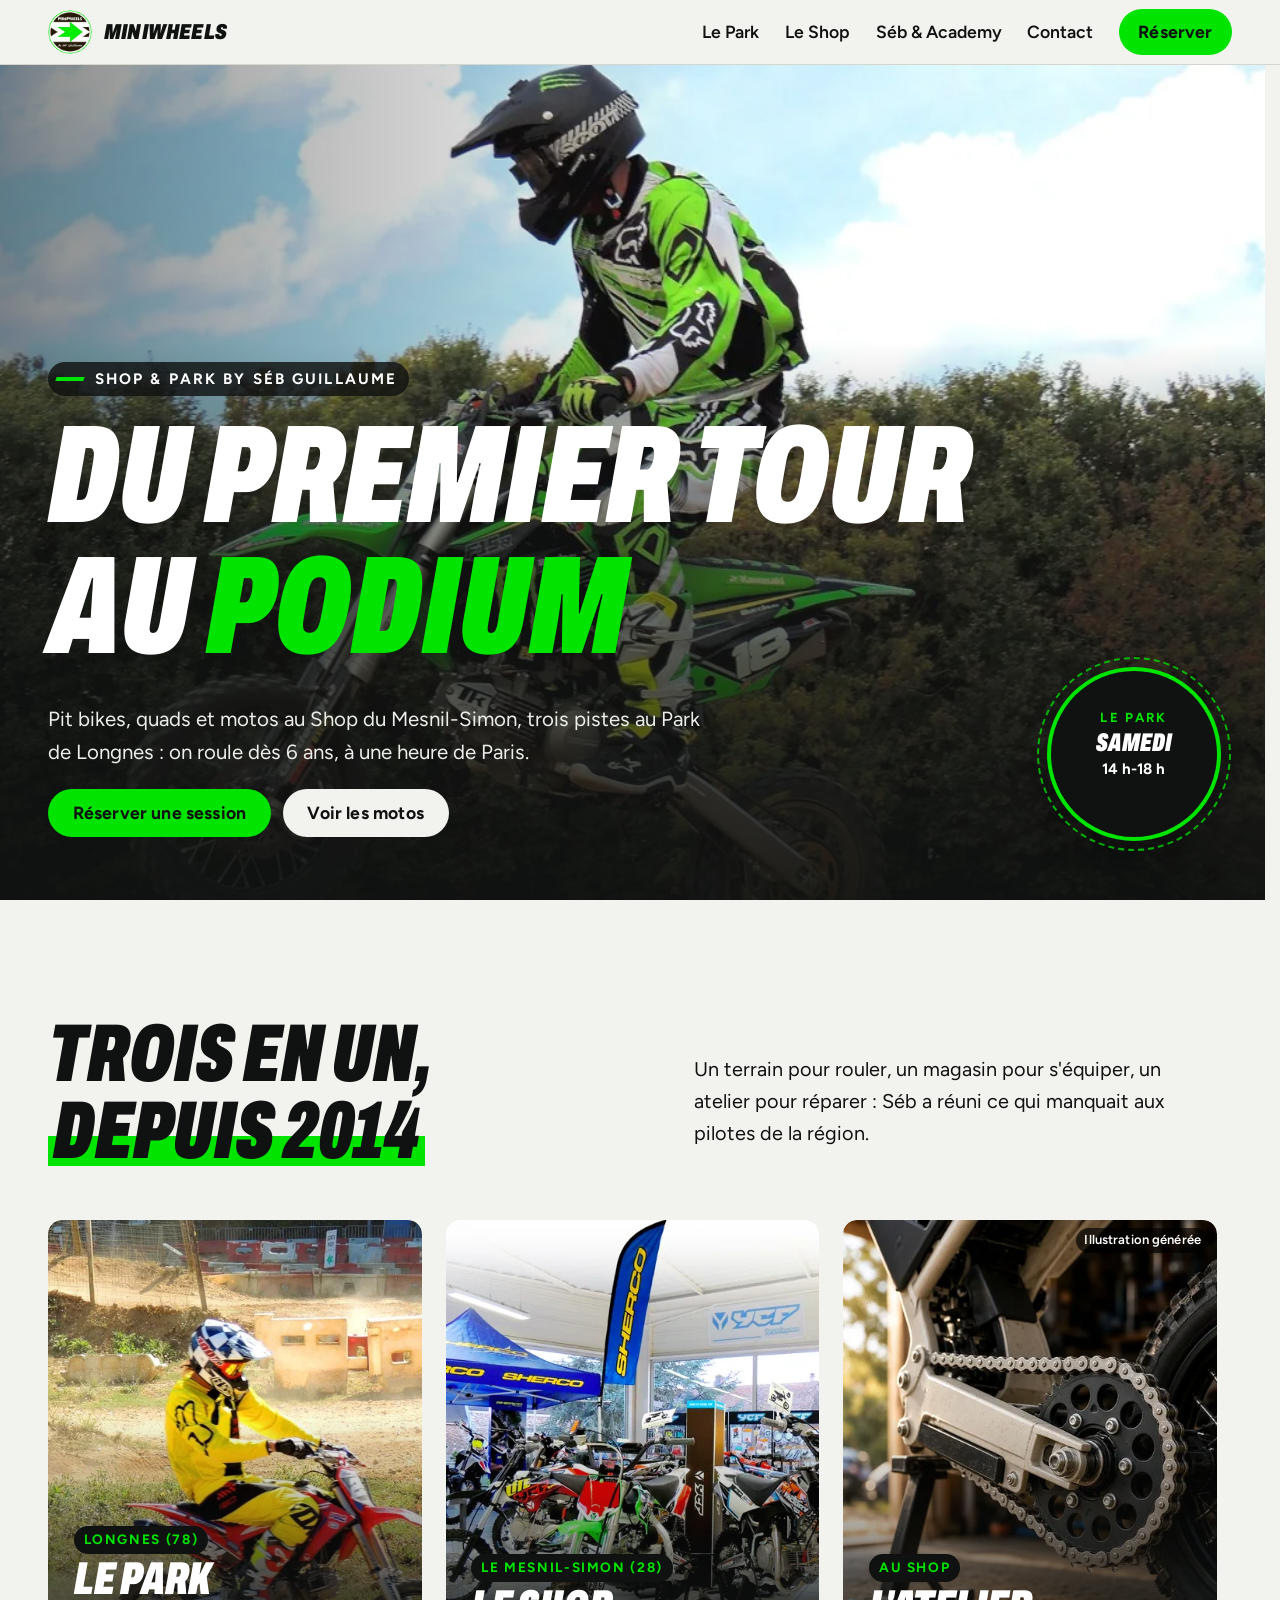
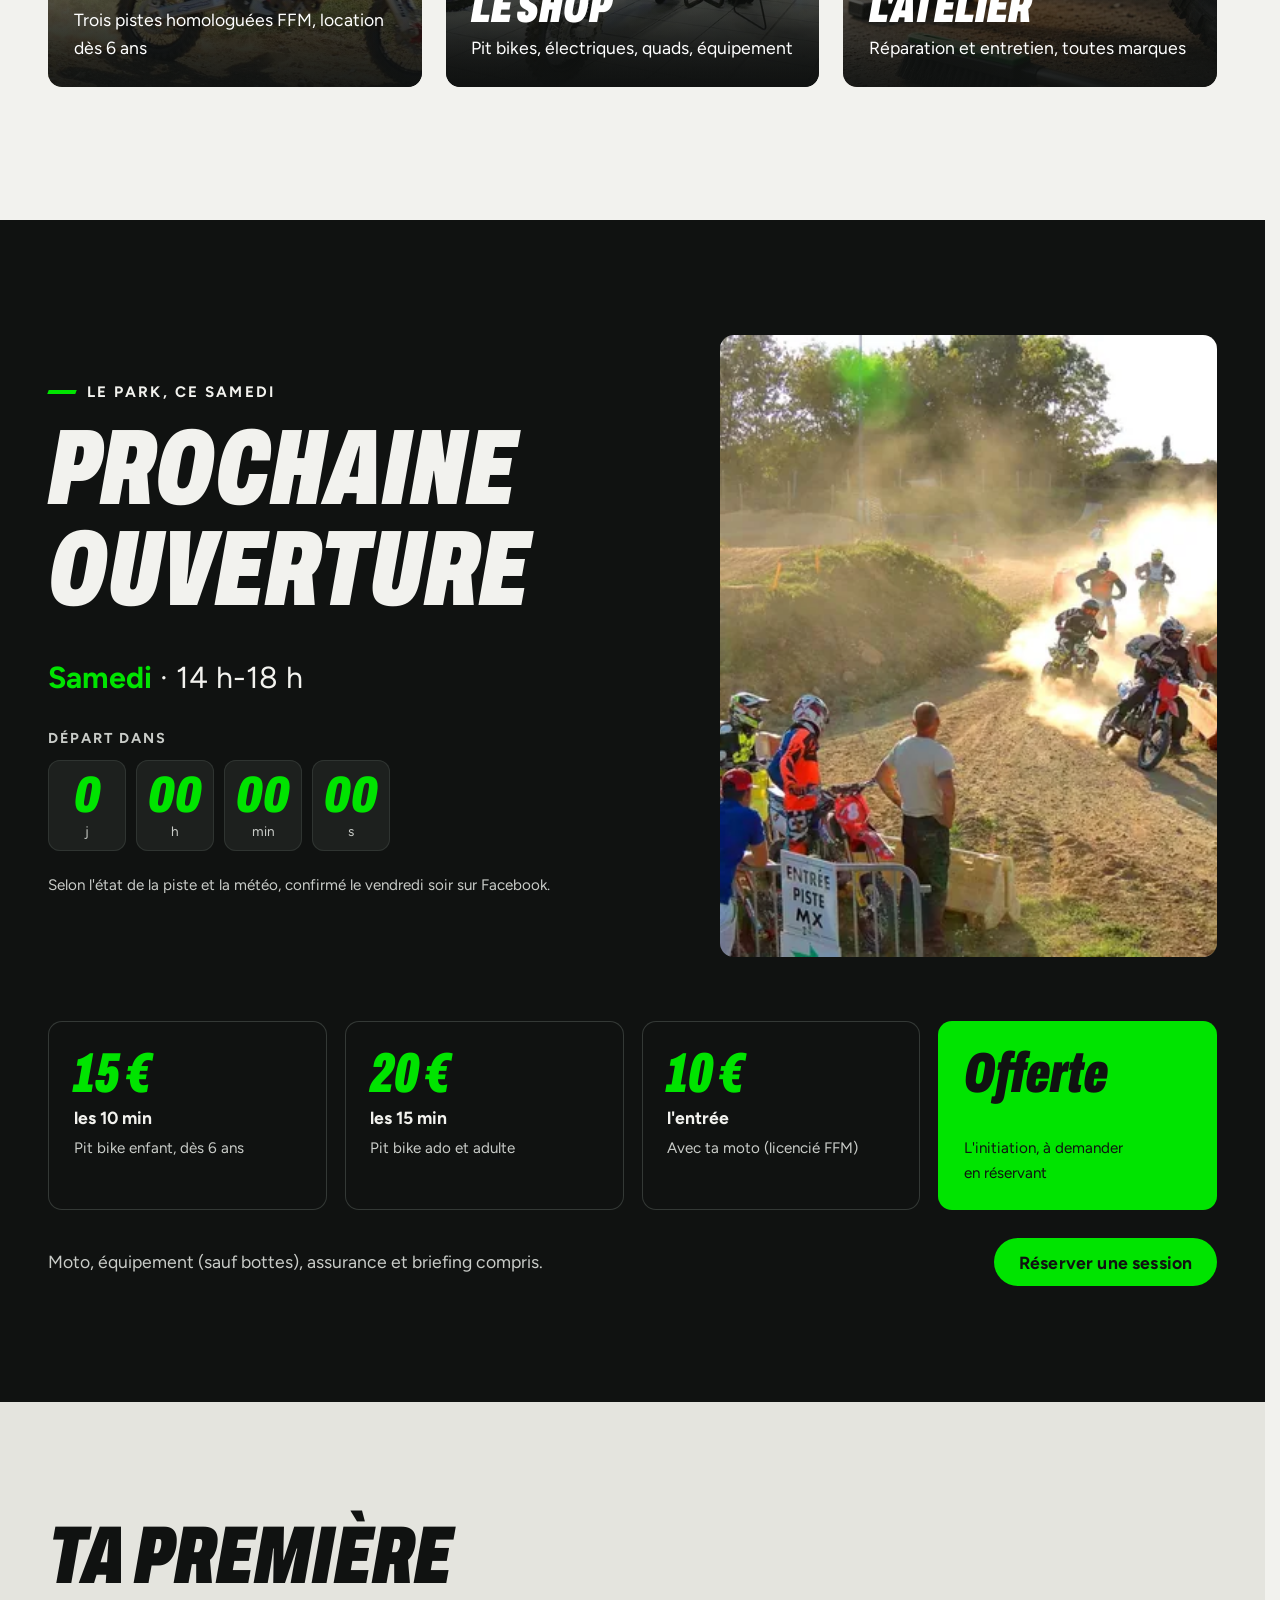
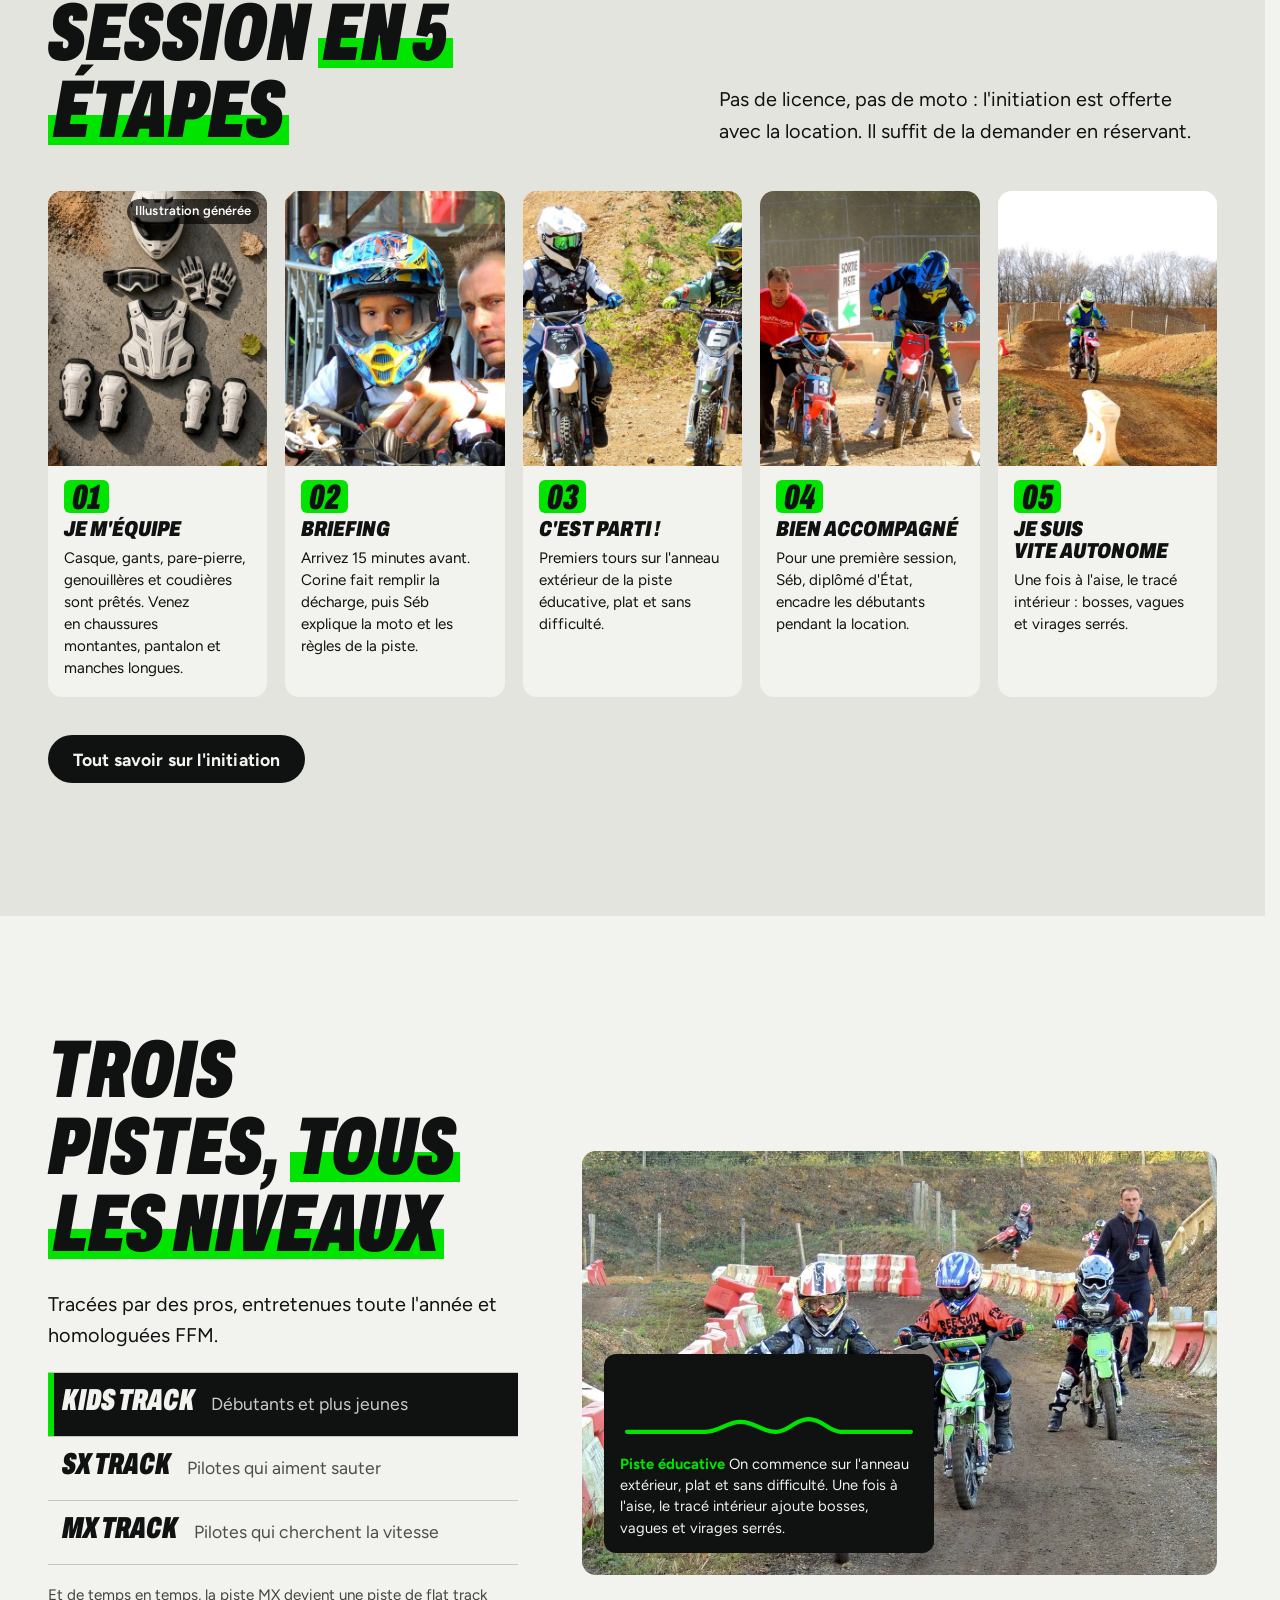
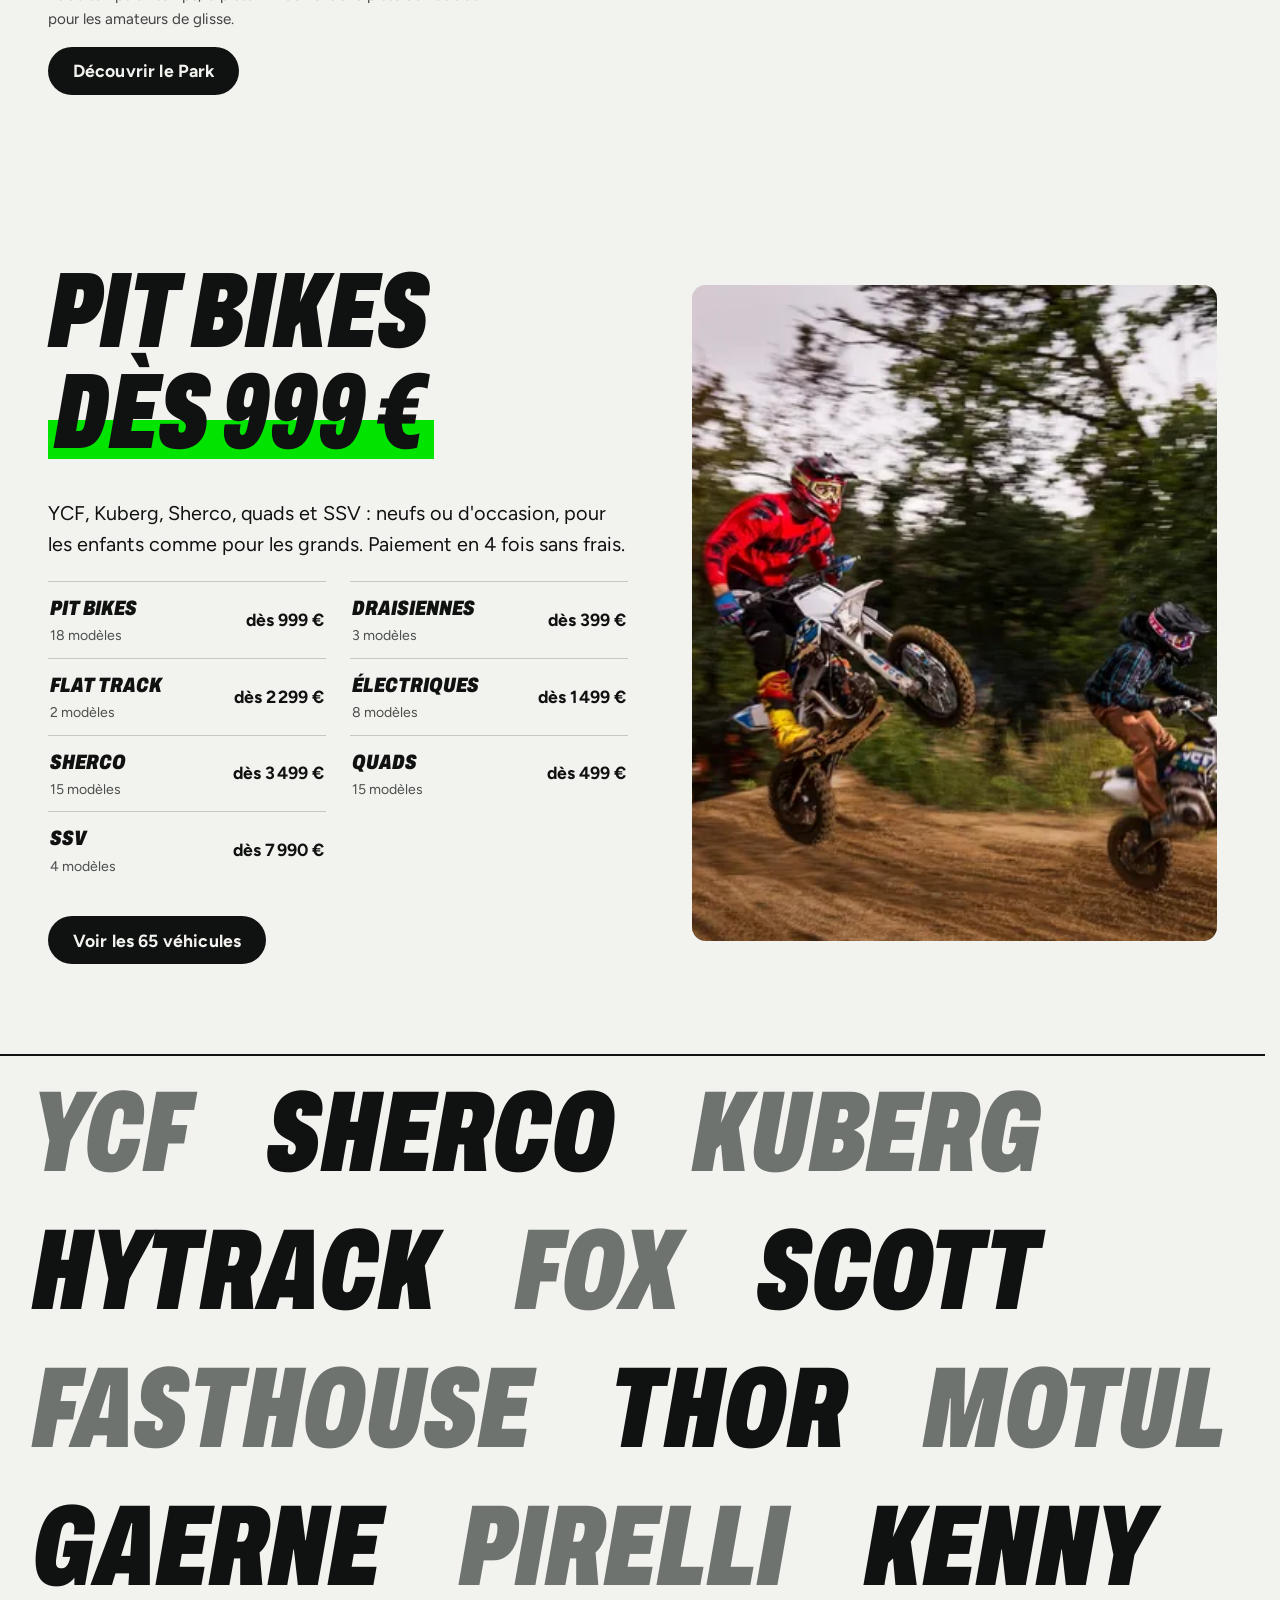
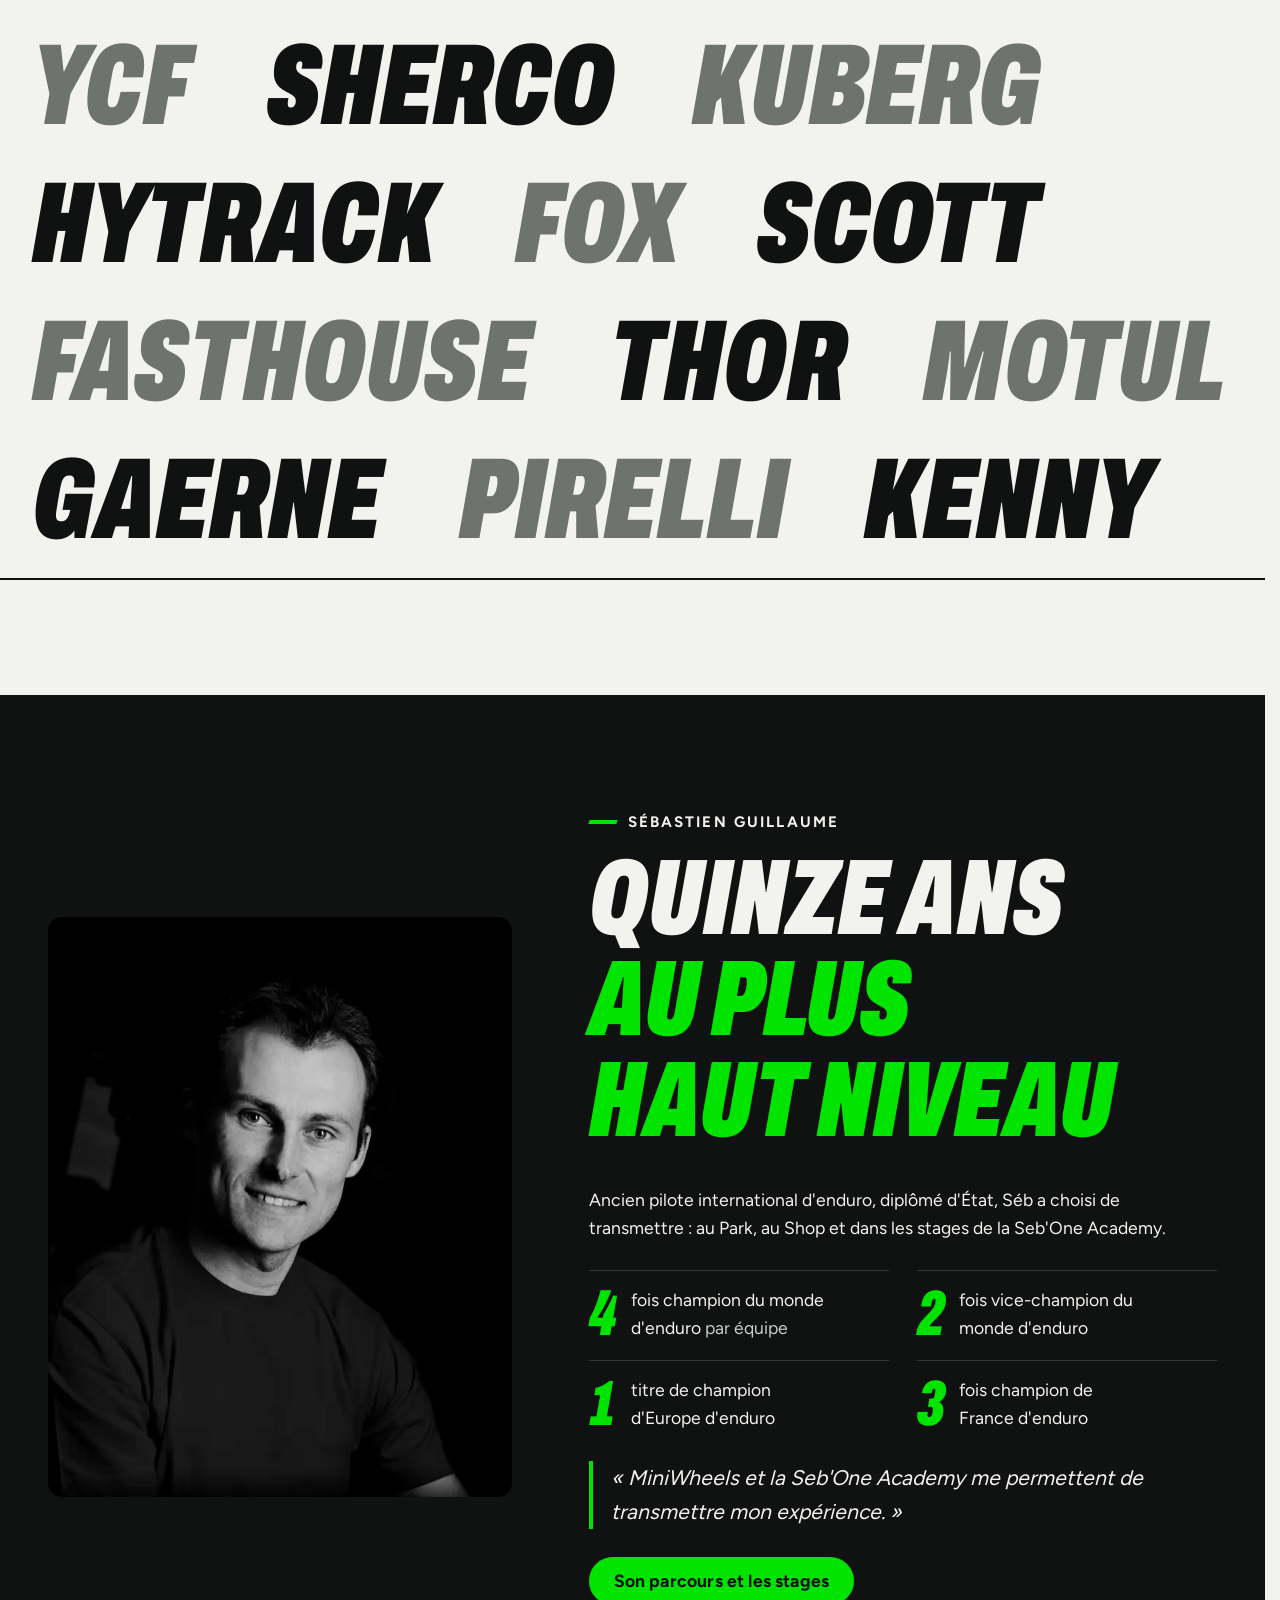
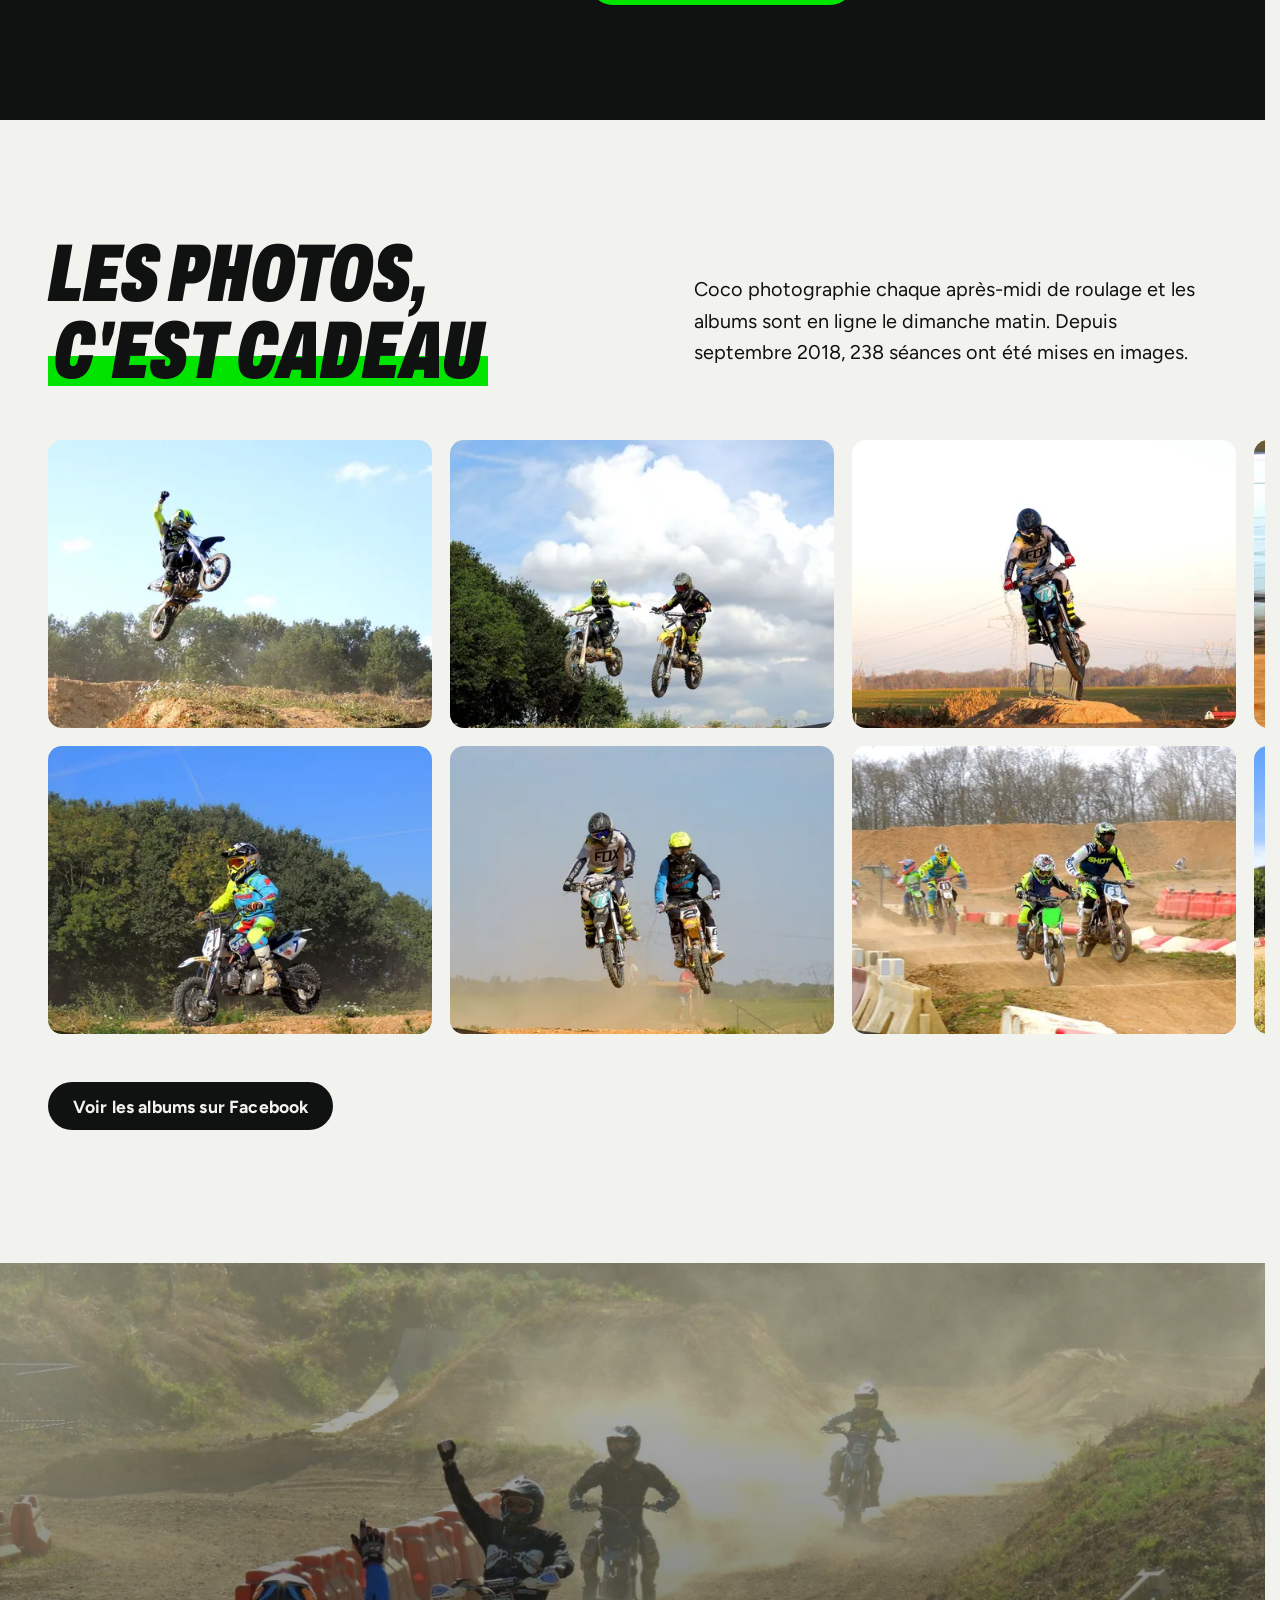
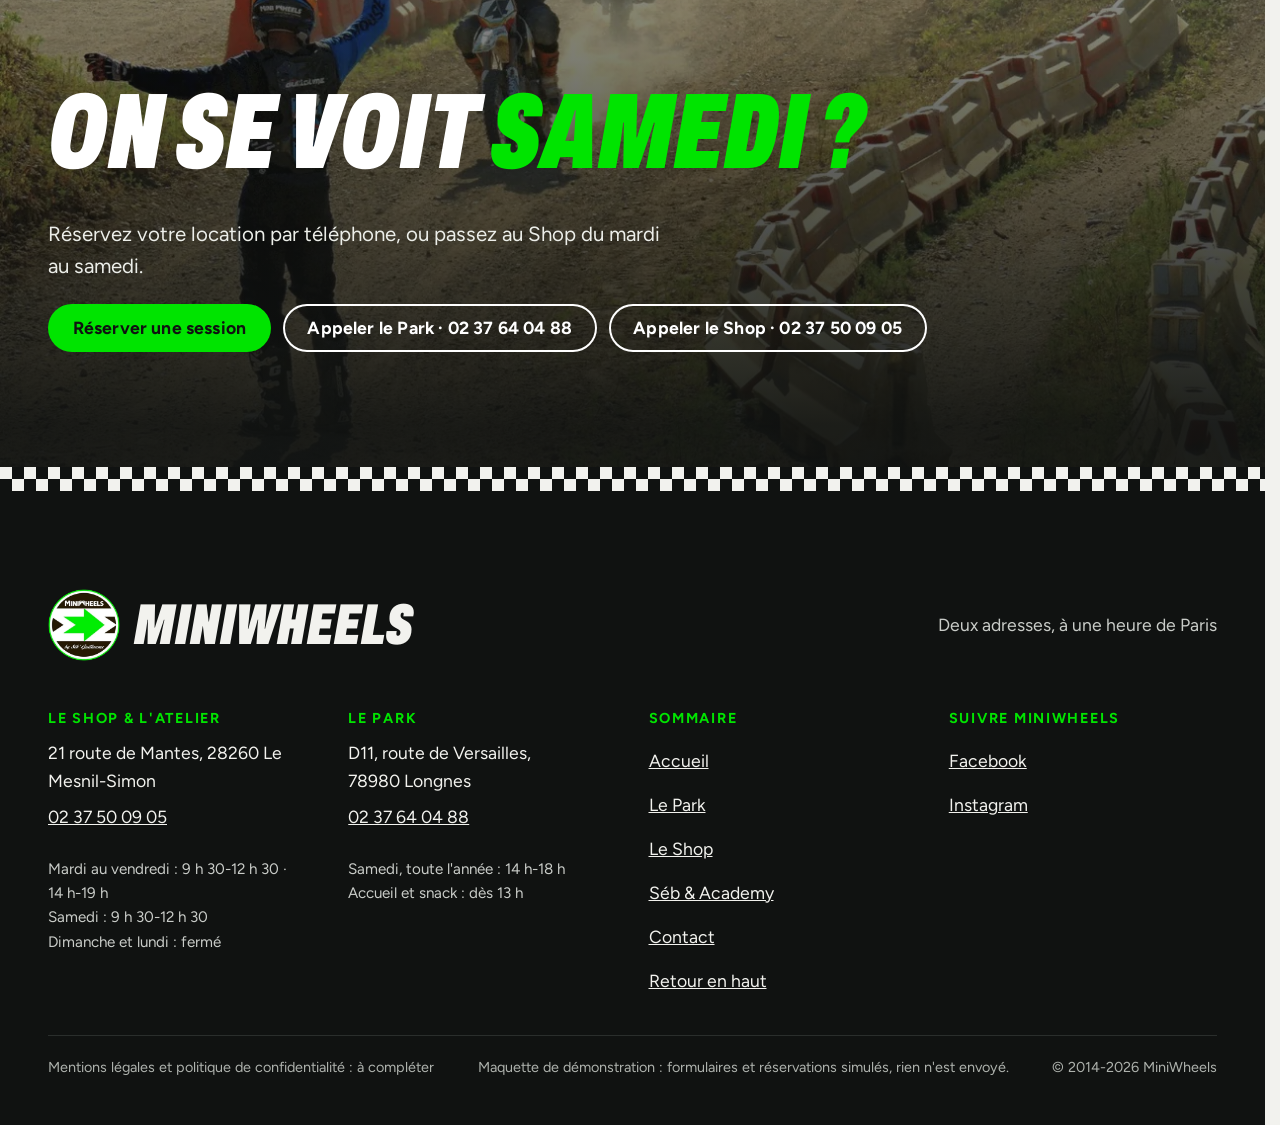
==== index.html @ 7e59a53d "Maquette MiniWheels v1" ====
<!doctype html>
<html lang="fr" data-v="1">
<head>
<meta charset="utf-8">
<meta name="viewport" content="width=device-width, initial-scale=1, viewport-fit=cover">
<title>MiniWheels : pit bikes, Shop &amp; Park à une heure de Paris</title>
<meta name="description" content="Le Shop et l&#39;atelier au Mesnil-Simon (28), le Park de pit bike à Longnes (78) : location dès 6 ans, initiation offerte, stages avec Sébastien Guillaume.">
<meta name="robots" content="noindex, nofollow">
<link rel="canonical" href="https://miniwheels-maquette.vercel.app/">
<style>:root{--fond:#f2f2ee;--texte:#101211;--voile-fond:#101211;--ouverture-fond:#101211;--menu-fond:#101211}:root { --entete-h: 72px; --barres-h: 0px; } html { background: var(--fond); color: var(--texte); scrollbar-gutter: stable; } body { margin: 0; background: var(--fond); } html.js:not(.secours):not([data-arrivee="retour"]) [data-anime] { opacity: 0; } html.js:not(.secours):not([data-arrivee="retour"]) [data-anime].vu { opacity: 1; } [data-voile] { position: fixed; inset: 0; z-index: 900; background: var(--voile-fond); transform: translateY(100%); visibility: hidden; pointer-events: none; } html[data-arrivee="voile"]:not(.voile-leve):not(.secours) [data-voile] { transform: none; visibility: visible; } html.secours [data-voile] { visibility: hidden !important; } .ouverture-panneau { position: fixed; inset: 0; z-index: 850; display: none; place-content: center; justify-items: center; background: var(--ouverture-fond, var(--voile-fond)); color: var(--fond); text-align: center; } html.js[data-arrivee="intro"]:not(.secours):not(.intro-finie) .ouverture-panneau { display: grid; } html.defilement-bloque, html.defilement-bloque body, html.js[data-arrivee="intro"]:not(.secours):not(.intro-finie), html.js[data-arrivee="intro"]:not(.secours):not(.intro-finie) body, html[data-arrivee="voile"]:not(.voile-leve):not(.secours), html[data-arrivee="voile"]:not(.voile-leve):not(.secours) body { overflow: hidden; } html.js[data-arrivee="intro"]:not(.secours):not(.intro-finie) { background-color: var(--ouverture-fond, var(--voile-fond)); } html[data-arrivee="voile"]:not(.voile-leve):not(.secours) { background-color: var(--voile-fond); }</style>
<script>(function () {
var d = document.documentElement, ss = null, ls = null;
try { ss = window.sessionStorage; ls = window.localStorage; } catch (e) {}
d.classList.add('js');
var nav = performance.getEntriesByType ? performance.getEntriesByType('navigation')[0] : null;
var type = nav ? nav.type : 'navigate';
var depart = null;
try { depart = JSON.parse(ss.getItem('socle:depart') || 'null'); ss.removeItem('socle:depart'); } catch (e) {}
if (depart && !(Date.now() - depart.t < 15000)) depart = null;
var mode = type === 'back_forward' ? 'retour' : type === 'reload' ? 'intro' : depart ? 'voile' : 'intro';
d.setAttribute('data-arrivee', mode);
if (mode === 'voile' && depart.couleur) d.style.setProperty('--voile-fond', depart.couleur);
if (type === 'reload' && 'scrollRestoration' in history) {
history.scrollRestoration = 'manual';
}
try {
var choisie = ls && ls.getItem('socle:langue');
var langue = (d.lang || '').slice(0, 2);
if (choisie && choisie !== langue && type === 'navigate' && !depart) {
var alt = document.querySelector('link[rel="alternate"][hreflang="' + choisie + '"]');
if (alt) location.replace(new URL(alt.href).pathname + location.search + location.hash);
}
} catch (e) {}
setTimeout(function () { if (!d.classList.contains('demarre')) d.classList.add('secours'); }, 2000);
})();</script>
<link rel="preload" href="/assets/fonts/archivo-italique.woff2" as="font" type="font/woff2" crossorigin>
<link rel="preload" href="/assets/fonts/figtree.woff2" as="font" type="font/woff2" crossorigin>
<link rel="stylesheet" href="/assets/css/socle.css?v=1">
<link rel="stylesheet" href="/assets/css/site.css?v=1">
<link rel="modulepreload" href="/assets/js/site.js?v=1">
<link rel="modulepreload" href="/assets/js/socle/index.js?v=1">
<script src="/assets/vendor/gsap.min.js" defer></script>
<script src="/assets/vendor/ScrollTrigger.min.js" defer></script>
<script src="/assets/vendor/SplitText.min.js" defer></script>
<script type="module" src="/assets/js/site.js?v=1"></script>
<meta name="theme-color" content="#101211">
<link rel="icon" href="/assets/images/favicon.png" type="image/png">
<link rel="apple-touch-icon" href="/assets/images/apple-touch-icon.png">
<meta property="og:type" content="website">
<meta property="og:site_name" content="MiniWheels">
<meta property="og:locale" content="fr_FR">
<meta property="og:title" content="MiniWheels : pit bikes, Shop &amp; Park à une heure de Paris">
<meta property="og:description" content="Le Shop et l&#39;atelier au Mesnil-Simon (28), le Park de pit bike à Longnes (78) : location dès 6 ans, initiation offerte, stages avec Sébastien Guillaume.">
<meta property="og:url" content="https://miniwheels-maquette.vercel.app/">
<meta property="og:image" content="https://miniwheels-maquette.vercel.app/assets/partage/accueil-fr.jpg">
<meta property="og:image:width" content="1200">
<meta property="og:image:height" content="630">
<meta property="og:image:alt" content="Un jeune pilote saute une bosse du Park MiniWheels">
<meta name="twitter:card" content="summary_large_image">
<script type="application/ld+json">{"@context":"https://schema.org","@graph":[{"@type":"MotorcycleDealer","name":"MiniWheels Shop & atelier","telephone":"+33237500905","address":{"@type":"PostalAddress","streetAddress":"21 route de Mantes","postalCode":"28260","addressLocality":"Le Mesnil-Simon","addressCountry":"FR"},"openingHoursSpecification":[{"@type":"OpeningHoursSpecification","dayOfWeek":["Tuesday","Wednesday","Thursday","Friday"],"opens":"09:30","closes":"12:30"},{"@type":"OpeningHoursSpecification","dayOfWeek":["Tuesday","Wednesday","Thursday","Friday"],"opens":"14:00","closes":"19:00"},{"@type":"OpeningHoursSpecification","dayOfWeek":"Saturday","opens":"09:30","closes":"12:30"}],"founder":{"@type":"Person","name":"Sébastien Guillaume"}},{"@type":"SportsActivityLocation","name":"MiniWheels Park","telephone":"+33237640488","address":{"@type":"PostalAddress","streetAddress":"D11, route de Versailles","postalCode":"78980","addressLocality":"Longnes","addressCountry":"FR"},"openingHoursSpecification":[{"@type":"OpeningHoursSpecification","dayOfWeek":"Saturday","opens":"14:00","closes":"18:00"}]}]}</script>
</head>
<body id="haut">
<div data-voile data-forme="glisse" aria-hidden="true"><div class="voile-contenu"><img src="/assets/images/logo-rond-240.webp" alt="" width="72" height="72"><span data-voile-libelle>Accueil</span></div></div>
<div class="ouverture-panneau" data-ouverture aria-hidden="true">
  <img class="ouverture-logo" src="/assets/images/logo-rond-240.webp" alt="" width="120" height="120" data-ouverture-objet>
  <div class="grille-depart" data-effet="grille-depart"><span class="grille-barre" style="--i:0"><b></b></span><span class="grille-barre" style="--i:1"><b></b></span><span class="grille-barre" style="--i:2"><b></b></span><span class="grille-barre" style="--i:3"><b></b></span><span class="grille-barre" style="--i:4"><b></b></span><span class="grille-barre" style="--i:5"><b></b></span><span class="grille-barre" style="--i:6"><b></b></span><span class="grille-barre" style="--i:7"><b></b></span></div>
  <p class="ouverture-ligne">Shop &amp; Park</p>
</div>
<a class="evitement" href="#contenu">Aller au contenu</a>
<header data-entete>
  <div class="entete-rangee">
    <a class="entete-logo" href="/" data-libelle="Accueil" aria-current="page">
      <img src="/assets/images/logo-rond-240.webp" alt="" width="44" height="44"><span>MiniWheels</span>
    </a>
    <nav data-nav aria-label="Navigation principale">
      <ul><li><a href="/park" data-libelle="Le Park">Le Park</a></li><li><a href="/shop" data-libelle="Le Shop">Le Shop</a></li><li><a href="/sebastien" data-libelle="Séb &amp; Academy">Séb &amp; Academy</a></li><li><a href="/contact" data-libelle="Contact">Contact</a></li></ul>
    </nav>
    <div class="entete-actions">
      <a class="bouton" href="/park#reserver" data-libelle="Le Park">Réserver</a>
      <button type="button" data-menu-bouton aria-controls="menu" aria-expanded="false" data-libelle-ouvrir="Menu" data-libelle-fermer="Fermer"><span data-libelle-bouton>Menu</span></button>
      <a class="menu-sansjs" href="#menu" data-menu-lien>Menu</a>
    </div>
  </div>
</header>
<script>/* Avant le premier affichage : rangées de la navigation (même règle que ajusterNav dans assets/js/socle/entete.js)
   et hauteur réelle de l'en-tête, pour que rien ne saute quand le JavaScript du site prend la main. */
(function () {
  var h = document.documentElement, u = document.querySelector('[data-nav] ul'), e = document.querySelector('[data-entete]');
  if (u) {
    var deborde = function () { return u.scrollWidth > u.clientWidth + 1; }, c = deborde();
    if (c && window.matchMedia('(min-width: 900px)').matches) {
      h.classList.add('nav-deux-rangees'); c = deborde();
      if (c) { h.classList.add('nav-deux-lignes'); var a = u.querySelector('a'); c = !a || u.getBoundingClientRect().height > a.getBoundingClientRect().height * 2.5; }
      if (c) h.classList.remove('nav-deux-rangees', 'nav-deux-lignes');
    }
    if (c) h.classList.add('nav-compacte');
  }
  if (e) h.style.setProperty('--entete-h', Math.round(e.getBoundingClientRect().height) + 'px');
})();</script>
<span id="menu-ferme" aria-hidden="true"></span>
<div id="menu" data-menu role="dialog" aria-modal="true" aria-label="Menu">
  <p class="menu-sansjs-fermer"><a href="#menu-ferme">Fermer</a></p>
  <ul><li style="--i:0"><a href="/" class="menu-lien" data-libelle="Accueil" aria-current="page">Accueil</a></li><li style="--i:1"><a href="/park" class="menu-lien" data-libelle="Le Park">Le Park</a></li><li style="--i:2"><a href="/shop" class="menu-lien" data-libelle="Le Shop">Le Shop</a></li><li style="--i:3"><a href="/sebastien" class="menu-lien" data-libelle="Séb &amp; Academy">Séb &amp; Academy</a></li><li style="--i:4"><a href="/contact" class="menu-lien" data-libelle="Contact">Contact</a></li></ul>
  <p class="menu-actions"><a href="/park#reserver" class="bouton" data-libelle="Le Park">Réserver une session</a><a class="bouton bouton--contour" href="tel:+33237640488">Appeler le Park</a><a class="bouton bouton--contour" href="tel:+33237500905">Appeler le Shop</a></p>
</div>
<script type="application/json" id="donnees-horaires">{"horaires":{"fuseau":"Europe/Paris","shop":{"nom":"Le Shop & l'atelier","plages":{"2":[["09:30","12:30"],["14:00","19:00"]],"3":[["09:30","12:30"],["14:00","19:00"]],"4":[["09:30","12:30"],["14:00","19:00"]],"5":[["09:30","12:30"],["14:00","19:00"]],"6":[["09:30","12:30"]]},"lignes":[["Mardi au vendredi","9 h 30-12 h 30 · 14 h-19 h"],["Samedi","9 h 30-12 h 30"],["Dimanche et lundi","fermé"]]},"park":{"nom":"Le Park","plages":{"6":[["14:00","18:00"]]},"lignes":[["Samedi, toute l'année","14 h-18 h"],["Accueil et snack","dès 13 h"],["Location","14 h 30-18 h, sur réservation"]],"reserve":"Selon l'état de la piste et la météo : l'ouverture est confirmée chaque vendredi soir sur la page Facebook MiniWheels."}},"textes":{"ouvert":"Ouvert jusqu'à {h}","ouvreAuj":"Ouvre aujourd'hui à {h}","ouvreDemain":"Ouvre demain à {h}","ouvreJour":"Ouvre {jour} à {h}","parkOuvert":"Le Park roule jusqu'à {h}"}}</script>
<main id="contenu" tabindex="-1" data-page="accueil">
<section class="hero" id="debut" data-tete>
  <figure class="media hero-media" data-fx="parallaxe" data-fx-force="8" data-boucle-css style="--cadrage:50% 40%">
  <picture><source media="(max-width: 760px) and (orientation: portrait)" srcset="/assets/images/accueil-ouverture-mobile-640.webp 640w, /assets/images/accueil-ouverture-mobile-1080.webp 1080w" sizes="100vw">
    <img src="/assets/images/accueil-ouverture-1280.webp" srcset="/assets/images/accueil-ouverture-640.webp 640w, /assets/images/accueil-ouverture-1280.webp 1280w, /assets/images/accueil-ouverture-1920.webp 1920w" sizes="100vw" alt="Un jeune pilote en tenue verte saute une bosse du Park, casque et lunettes, ciel bleu" width="1280" height="720" fetchpriority="high" loading="eager" decoding="async">
  </picture>
</figure>
  <div class="hero-contenu conteneur">
    <p class="surtitre hero-surtitre masque-ecran-tres-bas">Shop &amp; Park by Séb Guillaume</p>
    <h1 class="hero-titre"><span class="ligne-masque"><span class="h-ligne">Du premier tour</span></span><span class="ligne-masque"><span class="h-ligne">au <em>podium</em></span></span></h1>
    <p class="hero-texte h-suite masque-ecran-bas">Pit bikes, quads et motos au Shop du Mesnil-Simon, trois pistes au Park de Longnes : on roule dès 6 ans, à une heure de Paris.</p>
    <p class="hero-actions h-suite">
      <a href="/park#reserver" class="bouton" data-libelle="Le Park" data-action-principale data-survol="magnetique">Réserver une session</a>
      <a href="/shop#catalogue" class="bouton bouton--clair" data-libelle="Le Shop">Voir les motos</a>
    </p>
  </div>
  <a class="badge-park" href="/park#ouverture" data-libelle="Le Park" data-iris-centre="disque" data-info-cle data-boucle-css>
    <span class="badge-titre">Le Park</span>
    <strong class="badge-jour" data-prochain-jour>samedi</strong>
    <span class="badge-plage">14 h-18 h</span>
    <span class="badge-compte" data-compte-court aria-hidden="true"></span>
  </a>
</section>
<section class="trois clair" id="trois-en-un">
  <div class="conteneur trois-tete">
    <h2 class="titre " data-anime="lignes">Trois en un, <em>depuis 2014</em></h2>
    <p class="intro" data-anime>Un terrain pour rouler, un magasin pour s&#39;équiper, un atelier pour réparer : Séb a réuni ce qui manquait aux pilotes de la région.</p>
  </div>
  <ul class="conteneur trois-grille" data-anime="cascade">
    <li class="trois-carte">
      <a href="/park" data-libelle="Le Park">
        <figure class="media trois-media" data-fx="zoom" data-fx-force="12" style="--cadrage:50% 50%;aspect-ratio:4 / 5">
  <picture>
    <img src="/assets/images/accueil-park-784.webp" srcset="/assets/images/accueil-park-480.webp 480w, /assets/images/accueil-park-640.webp 640w, /assets/images/accueil-park-784.webp 784w" sizes="(max-width: 760px) 90vw, 33vw" alt="Deux jeunes pilotes casqués en pleine poussière sur la piste du Park" width="784" height="1176" loading="lazy" decoding="async">
  </picture>
</figure>
        <span class="trois-texte"><span class="trois-lieu">Longnes (78)</span><strong>Le Park</strong><span>Trois pistes homologuées FFM, location dès 6 ans</span></span>
      </a>
    </li><li class="trois-carte">
      <a href="/shop#catalogue" data-libelle="Le Shop">
        <figure class="media trois-media" data-fx="zoom" data-fx-force="12" style="--cadrage:50% 50%;aspect-ratio:4 / 5">
  <picture>
    <img src="/assets/images/accueil-shop-784.webp" srcset="/assets/images/accueil-shop-480.webp 480w, /assets/images/accueil-shop-640.webp 640w, /assets/images/accueil-shop-784.webp 784w" sizes="(max-width: 760px) 90vw, 33vw" alt="Rangées de pit bikes neuves dans le Shop" width="784" height="980" loading="lazy" decoding="async">
  </picture>
</figure>
        <span class="trois-texte"><span class="trois-lieu">Le Mesnil-Simon (28)</span><strong>Le Shop</strong><span>Pit bikes, électriques, quads, équipement</span></span>
      </a>
    </li><li class="trois-carte">
      <a href="/shop#atelier" data-libelle="Le Shop">
        <figure class="media trois-media" data-grok data-fx="zoom" data-fx-force="12" style="--cadrage:50% 50%;aspect-ratio:4 / 5">
  <picture>
    <img src="/assets/images/grok/atelier-detail-784.webp" srcset="/assets/images/grok/atelier-detail-480.webp 480w, /assets/images/grok/atelier-detail-640.webp 640w, /assets/images/grok/atelier-detail-784.webp 784w" sizes="(max-width: 760px) 90vw, 33vw" alt="Gros plan sur la chaîne et le pignon d&#39;une pit bike en entretien" width="784" height="980" loading="lazy" decoding="async">
  </picture><figcaption class="mention-ia">Illustration générée</figcaption>
</figure>
        <span class="trois-texte"><span class="trois-lieu">Au Shop</span><strong>L&#39;atelier</strong><span>Réparation et entretien, toutes marques</span></span>
      </a>
    </li>
  </ul>
</section>
<section class="samedi sombre" id="samedi">
  <div class="conteneur samedi-grille">
    <div class="samedi-texte">
      <p class="surtitre" data-anime>Le Park, ce samedi</p>
      <h2 class="titre titre--xl" data-anime="lignes">Prochaine ouverture</h2>
      <p class="samedi-quand" data-anime><strong data-prochain-long>samedi</strong> · 14 h-18 h</p>
      <div class="compte" data-effet="compte-session" aria-label="Départ dans">
        <span class="compte-libelle">Départ dans</span>
        <span class="compte-cases" data-compte>
          <span class="compte-case"><b data-c="j">0</b><i>j</i></span><span class="compte-case"><b data-c="h">00</b><i>h</i></span><span class="compte-case"><b data-c="m">00</b><i>min</i></span><span class="compte-case"><b data-c="s" data-effet="compte-session">00</b><i>s</i></span>
        </span>
      </div>
      <p class="petit" data-anime>Selon l&#39;état de la piste et la météo, confirmé le vendredi soir sur Facebook.</p>
    </div>
    <figure class="media samedi-media" data-fx="parallaxe" data-fx-force="10" style="--cadrage:35% 50%;aspect-ratio:4 / 5">
  <picture><source media="(max-width: 760px) and (orientation: portrait)" srcset="/assets/images/accueil-samedi-mobile-640.webp 640w, /assets/images/accueil-samedi-mobile-1080.webp 1080w" sizes="(max-width: 760px) 100vw, 45vw">
    <img src="/assets/images/accueil-samedi-1280.webp" srcset="/assets/images/accueil-samedi-640.webp 640w, /assets/images/accueil-samedi-1280.webp 1280w, /assets/images/accueil-samedi-1920.webp 1920w" sizes="(max-width: 760px) 100vw, 45vw" alt="Départ dans la poussière dorée du samedi après-midi" width="1280" height="853" loading="lazy" decoding="async">
  </picture>
</figure>
  </div>
  <ul class="conteneur tuiles" data-anime="cascade">
    <li class="tuile"><strong data-prix>15 €</strong><span>les 10 min</span><em>Pit bike enfant, dès 6 ans</em></li>
    <li class="tuile"><strong data-prix>20 €</strong><span>les 15 min</span><em>Pit bike ado et adulte</em></li>
    <li class="tuile"><strong data-prix>10 €</strong><span>l&#39;entrée</span><em>Avec ta moto (licencié FFM)</em></li>
    <li class="tuile tuile--verte"><strong>Offerte</strong><span>&nbsp;</span><em>L&#39;initiation, à demander en réservant</em></li>
  </ul>
  <div class="conteneur samedi-bas" data-anime>
    <p>Moto, équipement (sauf bottes), assurance et briefing compris.</p>
    <a href="/park#reserver" class="bouton" data-libelle="Le Park" data-survol="magnetique">Réserver une session</a>
  </div>
</section>
<section class="etapes clair2" id="premiere-fois">
  <div class="conteneur etapes-tete">
    <h2 class="titre " data-anime="lignes">Ta première session <em>en 5 étapes</em></h2>
    <p class="intro" data-anime>Pas de licence, pas de moto : l&#39;initiation est offerte avec la location. Il suffit de la demander en réservant.</p>
  </div>
  <div class="etapes-defile" tabindex="0" role="region" aria-label="Les cinq étapes d&#39;une première session, défilement horizontal">
    <div class="conteneur etapes-grille" data-anime="cascade">
      <article class="etape" id="etape-1">
        <figure class="media etape-media" data-grok data-fx="zoom" data-fx-force="10" style="--cadrage:50% 50%;aspect-ratio:4 / 5">
  <picture>
    <img src="/assets/images/grok/equipement-800.webp" srcset="/assets/images/grok/equipement-480.webp 480w, /assets/images/grok/equipement-640.webp 640w, /assets/images/grok/equipement-800.webp 800w" sizes="(max-width: 760px) 74vw, 20vw" alt="L&#39;équipement prêté pour la session : casque, lunettes, gants, pare-pierre, genouillères et coudières" width="800" height="1000" loading="lazy" decoding="async">
  </picture><figcaption class="mention-ia">Illustration générée</figcaption>
</figure>
        <div class="etape-texte"><span class="etape-n">01</span><h3>Je m&#39;équipe</h3><p>Casque, gants, pare-pierre, genouillères et coudières sont prêtés. Venez en chaussures montantes, pantalon et manches longues.</p></div>
      </article><article class="etape" id="etape-2">
        <figure class="media etape-media" data-fx="zoom" data-fx-force="10" style="--cadrage:50% 50%;aspect-ratio:4 / 5">
  <picture>
    <img src="/assets/images/etape-briefing-800.webp" srcset="/assets/images/etape-briefing-480.webp 480w, /assets/images/etape-briefing-640.webp 640w, /assets/images/etape-briefing-800.webp 800w" sizes="(max-width: 760px) 74vw, 20vw" alt="Séb explique la trajectoire à un jeune pilote casqué avant sa session" width="800" height="1000" loading="lazy" decoding="async">
  </picture>
</figure>
        <div class="etape-texte"><span class="etape-n">02</span><h3>Briefing</h3><p>Arrivez 15 minutes avant. Corine fait remplir la décharge, puis Séb explique la moto et les règles de la piste.</p></div>
      </article><article class="etape" id="etape-3">
        <figure class="media etape-media" data-fx="zoom" data-fx-force="10" style="--cadrage:50% 50%;aspect-ratio:4 / 5">
  <picture>
    <img src="/assets/images/etape-cest-parti-800.webp" srcset="/assets/images/etape-cest-parti-480.webp 480w, /assets/images/etape-cest-parti-640.webp 640w, /assets/images/etape-cest-parti-800.webp 800w" sizes="(max-width: 760px) 74vw, 20vw" alt="Deux enfants casqués roulent côte à côte sur la piste éducative" width="800" height="1000" loading="lazy" decoding="async">
  </picture>
</figure>
        <div class="etape-texte"><span class="etape-n">03</span><h3>C&#39;est parti !</h3><p>Premiers tours sur l&#39;anneau extérieur de la piste éducative, plat et sans difficulté.</p></div>
      </article><article class="etape" id="etape-4">
        <figure class="media etape-media" data-fx="zoom" data-fx-force="10" style="--cadrage:50% 50%;aspect-ratio:4 / 5">
  <picture>
    <img src="/assets/images/etape-accompagne-800.webp" srcset="/assets/images/etape-accompagne-480.webp 480w, /assets/images/etape-accompagne-640.webp 640w, /assets/images/etape-accompagne-800.webp 800w" sizes="(max-width: 760px) 74vw, 20vw" alt="Un encadrant court à côté d&#39;un jeune pilote pour ses premiers mètres" width="800" height="1000" loading="lazy" decoding="async">
  </picture>
</figure>
        <div class="etape-texte"><span class="etape-n">04</span><h3>Bien accompagné</h3><p>Pour une première session, Séb, diplômé d&#39;État, encadre les débutants pendant la location.</p></div>
      </article><article class="etape" id="etape-5">
        <figure class="media etape-media" data-fx="zoom" data-fx-force="10" style="--cadrage:50% 50%;aspect-ratio:4 / 5">
  <picture>
    <img src="/assets/images/etape-autonome-800.webp" srcset="/assets/images/etape-autonome-480.webp 480w, /assets/images/etape-autonome-640.webp 640w, /assets/images/etape-autonome-800.webp 800w" sizes="(max-width: 760px) 74vw, 20vw" alt="Un jeune pilote enchaîne seul les bosses de la piste" width="800" height="1000" loading="lazy" decoding="async">
  </picture>
</figure>
        <div class="etape-texte"><span class="etape-n">05</span><h3>Je suis vite autonome</h3><p>Une fois à l&#39;aise, le tracé intérieur : bosses, vagues et virages serrés.</p></div>
      </article>
    </div>
  </div>
  <p class="conteneur etapes-action" data-anime><a href="/park#initiation" class="bouton bouton--sombre" data-libelle="Le Park">Tout savoir sur l&#39;initiation</a></p>
</section>
<section class="pistes clair" id="pistes">
  <div class="conteneur pistes-grille">
    <div class="pistes-texte">
      <h2 class="titre " data-anime="lignes">Trois pistes, <em>tous les niveaux</em></h2>
      <p class="intro" data-anime>Tracées par des pros, entretenues toute l&#39;année et homologuées FFM.</p>
      <div class="pistes-onglets" role="tablist" aria-label="Trois pistes," data-anime="cascade">
        <button type="button" role="tab" class="piste-onglet" id="onglet-kids" aria-controls="panneau-kids" aria-selected="true" data-piste="kids"><strong>Kids Track</strong><span>Débutants et plus jeunes</span></button><button type="button" role="tab" class="piste-onglet" id="onglet-sx" aria-controls="panneau-sx" aria-selected="false" data-piste="sx"><strong>SX Track</strong><span>Pilotes qui aiment sauter</span></button><button type="button" role="tab" class="piste-onglet" id="onglet-mx" aria-controls="panneau-mx" aria-selected="false" data-piste="mx"><strong>MX Track</strong><span>Pilotes qui cherchent la vitesse</span></button>
      </div>
      <p class="petit" data-anime>Et de temps en temps, la piste MX devient une piste de flat track pour les amateurs de glisse.</p>
      <a href="/park#pistes" class="bouton bouton--sombre" data-libelle="Le Park">Découvrir le Park</a>
    </div>
    <div class="pistes-scene" data-effet="trace-pistes">
      <div class="piste-panneau" role="tabpanel" id="panneau-kids" aria-labelledby="onglet-kids">
        <figure class="media piste-media" style="--cadrage:50% 50%;aspect-ratio:3 / 2">
  <picture>
    <img src="/assets/images/piste-kids-960.webp" srcset="/assets/images/piste-kids-480.webp 480w, /assets/images/piste-kids-640.webp 640w, /assets/images/piste-kids-960.webp 960w" sizes="(max-width: 760px) 100vw, 55vw" alt="Jeunes pilotes au départ de la piste éducative, encadrés au bord de la piste" width="960" height="640" loading="lazy" decoding="async">
  </picture>
</figure>
        <div class="piste-carte">
          <svg class="piste-trace" viewBox="0 100 420 110" role="img" aria-label="Profil schématique de la piste, vue de côté : Kids Track"><path d="M10 190 L120 190 C140 190 150 176 170 176 S200 190 220 190 C238 190 246 172 266 172 S294 190 312 190 L410 190" pathLength="1"/></svg>
          <p><strong>Piste éducative</strong> On commence sur l&#39;anneau extérieur, plat et sans difficulté. Une fois à l&#39;aise, le tracé intérieur ajoute bosses, vagues et virages serrés.</p>
        </div>
      </div><div class="piste-panneau" role="tabpanel" id="panneau-sx" aria-labelledby="onglet-sx" hidden>
        <figure class="media piste-media" style="--cadrage:50% 50%;aspect-ratio:3 / 2">
  <picture>
    <img src="/assets/images/piste-sx-960.webp" srcset="/assets/images/piste-sx-480.webp 480w, /assets/images/piste-sx-640.webp 640w, /assets/images/piste-sx-960.webp 960w" sizes="(max-width: 760px) 100vw, 55vw" alt="La piste SX vue d&#39;en haut : virages serrés et sauts enchaînés dans la poussière" width="960" height="640" loading="lazy" decoding="async">
  </picture>
</figure>
        <div class="piste-carte">
          <svg class="piste-trace" viewBox="0 100 420 110" role="img" aria-label="Profil schématique de la piste, vue de côté : SX Track"><path d="M10 190 L40 190 L78 120 L96 190 L120 190 L158 120 L176 190 L200 190 L238 120 L256 190 L280 190 L318 120 L336 190 L410 190" pathLength="1"/></svg>
          <p><strong>Piste SX</strong> Lignes droites réduites, plus de virages et des sauts qui s&#39;enchaînent : la piste pour travailler le rythme.</p>
        </div>
      </div><div class="piste-panneau" role="tabpanel" id="panneau-mx" aria-labelledby="onglet-mx" hidden>
        <figure class="media piste-media" style="--cadrage:50% 50%;aspect-ratio:3 / 2">
  <picture>
    <img src="/assets/images/piste-mx-960.webp" srcset="/assets/images/piste-mx-480.webp 480w, /assets/images/piste-mx-640.webp 640w, /assets/images/piste-mx-960.webp 960w" sizes="(max-width: 760px) 100vw, 55vw" alt="Un pilote décolle sur une bosse, ciel bleu derrière" width="960" height="640" loading="lazy" decoding="async">
  </picture>
</figure>
        <div class="piste-carte">
          <svg class="piste-trace" viewBox="0 100 420 110" role="img" aria-label="Profil schématique de la piste, vue de côté : MX Track"><path d="M10 190 L170 190 C190 190 200 150 222 150 C244 150 246 190 268 190 L410 190" pathLength="1"/></svg>
          <p><strong>Piste MX</strong> De longues lignes droites pour prendre de la vitesse. De temps en temps, elle devient une piste de flat track pour les amateurs de glisse.</p>
        </div>
      </div>
    </div>
  </div>
</section>
<section class="shop-teaser clair" id="shop">
  <div class="conteneur shop-grille">
    <div class="shop-texte">
      <h2 class="titre titre--xl" data-anime="lignes">Pit bikes <span class="surligne">dès 999 €</span></h2>
      <p class="intro" data-anime>YCF, Kuberg, Sherco, quads et SSV : neufs ou d&#39;occasion, pour les enfants comme pour les grands. Paiement en 4 fois sans frais.</p>
      <ul class="familles" data-anime="cascade">
        <li><a href="/shop?famille=pit-bike#catalogue" class="famille" data-libelle="Le Shop"><strong>Pit bikes</strong><span>18 modèles</span><b data-prix>dès 999 €</b></a></li><li><a href="/shop?famille=draisienne#catalogue" class="famille" data-libelle="Le Shop"><strong>Draisiennes</strong><span>3 modèles</span><b data-prix>dès 399 €</b></a></li><li><a href="/shop?famille=flat-track#catalogue" class="famille" data-libelle="Le Shop"><strong>Flat track</strong><span>2 modèles</span><b data-prix>dès 2 299 €</b></a></li><li><a href="/shop?famille=electrique#catalogue" class="famille" data-libelle="Le Shop"><strong>Électriques</strong><span>8 modèles</span><b data-prix>dès 1 499 €</b></a></li><li><a href="/shop?famille=enduro#catalogue" class="famille" data-libelle="Le Shop"><strong>Sherco</strong><span>15 modèles</span><b data-prix>dès 3 499 €</b></a></li><li><a href="/shop?famille=quad#catalogue" class="famille" data-libelle="Le Shop"><strong>Quads</strong><span>15 modèles</span><b data-prix>dès 499 €</b></a></li><li><a href="/shop?famille=ssv#catalogue" class="famille" data-libelle="Le Shop"><strong>SSV</strong><span>4 modèles</span><b data-prix>dès 7 990 €</b></a></li>
      </ul>
      <a href="/shop#catalogue" class="bouton bouton--sombre" data-libelle="Le Shop">Voir les 65 véhicules</a>
    </div>
    <figure class="media shop-media" data-fx="parallaxe" data-fx-force="12" style="--cadrage:40% 50%;aspect-ratio:4 / 5">
  <picture><source media="(max-width: 760px) and (orientation: portrait)" srcset="/assets/images/gamme-pilot-mobile-640.webp 640w, /assets/images/gamme-pilot-mobile-1080.webp 1080w" sizes="(max-width: 760px) 100vw, 46vw">
    <img src="/assets/images/gamme-pilot-1280.webp" srcset="/assets/images/gamme-pilot-640.webp 640w, /assets/images/gamme-pilot-1280.webp 1280w, /assets/images/gamme-pilot-1920.webp 1920w" sizes="(max-width: 760px) 100vw, 46vw" alt="Deux pilotes YCF en plein saut dans un sous-bois" width="1280" height="853" loading="lazy" decoding="async">
  </picture>
</figure>
  </div>
  <div class="marques" data-fx="mots-geants" aria-hidden="true" data-ruban data-visuel>
    <p data-fx-rangee><span>YCF</span> <span>Sherco</span> <span>Kuberg</span> <span>Hytrack</span> <span>Fox</span> <span>Scott</span> <span>Fasthouse</span> <span>Thor</span> <span>Motul</span> <span>Gaerne</span> <span>Pirelli</span> <span>Kenny</span> <span>YCF</span> <span>Sherco</span> <span>Kuberg</span> <span>Hytrack</span> <span>Fox</span> <span>Scott</span> <span>Fasthouse</span> <span>Thor</span> <span>Motul</span> <span>Gaerne</span> <span>Pirelli</span> <span>Kenny</span> </p>
  </div>
</section>
<section class="seb sombre" id="seb">
  <div class="conteneur seb-grille">
    <figure class="media seb-media" data-anime="rideau" style="--cadrage:50% 50%;aspect-ratio:4 / 5">
  <picture>
    <img src="/assets/images/seb-portrait-784.webp" srcset="/assets/images/seb-portrait-480.webp 480w, /assets/images/seb-portrait-640.webp 640w, /assets/images/seb-portrait-784.webp 784w" sizes="(max-width: 760px) 100vw, 40vw" alt="Portrait de Sébastien Guillaume, fondateur de MiniWheels" width="784" height="980" loading="lazy" decoding="async">
  </picture>
</figure>
    <div class="seb-texte">
      <p class="surtitre" data-anime>Sébastien Guillaume</p>
      <h2 class="titre titre--xl" data-anime="lignes">Quinze ans <em>au plus haut niveau</em></h2>
      <p data-anime>Ancien pilote international d&#39;enduro, diplômé d&#39;État, Séb a choisi de transmettre : au Park, au Shop et dans les stages de la Seb&#39;One Academy.</p>
      <ul class="palmares" data-anime="cascade">
        <li><strong class="palmares-n" data-compteur="4">4</strong><span>fois champion du monde d&#39;enduro <em>par équipe</em></span></li><li><strong class="palmares-n" data-compteur="2">2</strong><span>fois vice-champion du monde d&#39;enduro</span></li><li><strong class="palmares-n" data-compteur="1">1</strong><span>titre de champion d&#39;Europe d&#39;enduro</span></li><li><strong class="palmares-n" data-compteur="3">3</strong><span>fois champion de France d&#39;enduro</span></li>
      </ul>
      <blockquote class="citation" data-anime><p>« MiniWheels et la Seb&#39;One Academy me permettent de transmettre mon expérience. »</p></blockquote>
      <a href="/sebastien" class="bouton" data-libelle="Séb &amp; Academy">Son parcours et les stages</a>
    </div>
  </div>
</section>
<section class="photos clair" id="photos">
  <div class="conteneur photos-tete">
    <h2 class="titre " data-anime="lignes">Les photos, <em>c&#39;est cadeau</em></h2>
    <p class="intro" data-anime>Coco photographie chaque après-midi de roulage et les albums sont en ligne le dimanche matin. Depuis septembre 2018, 238 séances ont été mises en images.</p>
  </div>
  <div class="pellicule">
    <ul class="pellicule-rangee" data-sens="1" data-effet="pellicule"><li><figure class="media " style="--cadrage:50% 50%;aspect-ratio:4 / 3">
  <picture>
    <img src="/assets/images/samedi-1-960.webp" srcset="/assets/images/samedi-1-480.webp 480w, /assets/images/samedi-1-640.webp 640w, /assets/images/samedi-1-960.webp 960w" sizes="(max-width: 760px) 70vw, 30vw" alt="Saut d&#39;un jeune pilote au-dessus de la bosse" width="960" height="720" loading="lazy" decoding="async">
  </picture>
</figure></li><li><figure class="media " style="--cadrage:50% 50%;aspect-ratio:4 / 3">
  <picture>
    <img src="/assets/images/samedi-2-960.webp" srcset="/assets/images/samedi-2-480.webp 480w, /assets/images/samedi-2-640.webp 640w, /assets/images/samedi-2-960.webp 960w" sizes="(max-width: 760px) 70vw, 30vw" alt="Deux pilotes en l&#39;air côte à côte" width="960" height="720" loading="lazy" decoding="async">
  </picture>
</figure></li><li><figure class="media " style="--cadrage:50% 50%;aspect-ratio:4 / 3">
  <picture>
    <img src="/assets/images/samedi-3-960.webp" srcset="/assets/images/samedi-3-480.webp 480w, /assets/images/samedi-3-640.webp 640w, /assets/images/samedi-3-960.webp 960w" sizes="(max-width: 760px) 70vw, 30vw" alt="Saut à contre-jour au coucher du soleil" width="960" height="720" loading="lazy" decoding="async">
  </picture>
</figure></li><li><figure class="media " style="--cadrage:50% 50%;aspect-ratio:4 / 3">
  <picture>
    <img src="/assets/images/samedi-4-960.webp" srcset="/assets/images/samedi-4-480.webp 480w, /assets/images/samedi-4-640.webp 640w, /assets/images/samedi-4-960.webp 960w" sizes="(max-width: 760px) 70vw, 30vw" alt="Virage serré dans la terre ocre" width="960" height="720" loading="lazy" decoding="async">
  </picture>
</figure></li><li><figure class="media " style="--cadrage:50% 50%;aspect-ratio:4 / 3">
  <picture>
    <img src="/assets/images/samedi-5-960.webp" srcset="/assets/images/samedi-5-480.webp 480w, /assets/images/samedi-5-640.webp 640w, /assets/images/samedi-5-960.webp 960w" sizes="(max-width: 760px) 70vw, 30vw" alt="Pilote qui arrive face à l&#39;objectif dans la poussière" width="960" height="720" loading="lazy" decoding="async">
  </picture>
</figure></li></ul>
    <ul class="pellicule-rangee" data-sens="-1" data-effet="pellicule"><li><figure class="media " style="--cadrage:50% 50%;aspect-ratio:4 / 3">
  <picture>
    <img src="/assets/images/samedi-6-960.webp" srcset="/assets/images/samedi-6-480.webp 480w, /assets/images/samedi-6-640.webp 640w, /assets/images/samedi-6-960.webp 960w" sizes="(max-width: 760px) 70vw, 30vw" alt="Pilote casqué sur sa pit bike sous un ciel bleu" width="960" height="720" loading="lazy" decoding="async">
  </picture>
</figure></li><li><figure class="media " style="--cadrage:50% 50%;aspect-ratio:4 / 3">
  <picture>
    <img src="/assets/images/samedi-8-960.webp" srcset="/assets/images/samedi-8-480.webp 480w, /assets/images/samedi-8-640.webp 640w, /assets/images/samedi-8-960.webp 960w" sizes="(max-width: 760px) 70vw, 30vw" alt="Deux pilotes en vol dans la lumière d&#39;automne" width="960" height="720" loading="lazy" decoding="async">
  </picture>
</figure></li><li><figure class="media " style="--cadrage:50% 50%;aspect-ratio:4 / 3">
  <picture>
    <img src="/assets/images/samedi-9-960.webp" srcset="/assets/images/samedi-9-480.webp 480w, /assets/images/samedi-9-640.webp 640w, /assets/images/samedi-9-960.webp 960w" sizes="(max-width: 760px) 70vw, 30vw" alt="Le peloton du samedi dans les virages de la piste SX" width="960" height="720" loading="lazy" decoding="async">
  </picture>
</figure></li><li><figure class="media " style="--cadrage:50% 50%;aspect-ratio:4 / 3">
  <picture>
    <img src="/assets/images/samedi-10-960.webp" srcset="/assets/images/samedi-10-480.webp 480w, /assets/images/samedi-10-640.webp 640w, /assets/images/samedi-10-960.webp 960w" sizes="(max-width: 760px) 70vw, 30vw" alt="Un parent encourage le saut de son enfant" width="960" height="720" loading="lazy" decoding="async">
  </picture>
</figure></li></ul>
  </div>
  <p class="conteneur photos-action" data-anime><a class="bouton bouton--sombre" href="https://www.facebook.com/MiniWheels.Bike" target="_blank" rel="noopener">Voir les albums sur Facebook</a></p>
</section>
<section class="fin sombre" id="fin">
  <figure class="media fin-media" data-fx="parallaxe" data-fx-force="8" style="--cadrage:50% 50%">
  <picture><source media="(max-width: 760px) and (orientation: portrait)" srcset="/assets/images/accueil-appel-mobile-640.webp 640w" sizes="100vw">
    <img src="/assets/images/accueil-appel-1280.webp" srcset="/assets/images/accueil-appel-640.webp 640w, /assets/images/accueil-appel-1280.webp 1280w, /assets/images/accueil-appel-1920.webp 1920w" sizes="100vw" alt="Un pilote lève le bras dans la poussière du Park" width="1280" height="853" loading="lazy" decoding="async">
  </picture>
</figure>
  <div class="conteneur fin-contenu">
    <h2 class="titre titre--xl" data-anime="lignes">On se voit <em>samedi ?</em></h2>
    <p class="fin-texte" data-anime>Réservez votre location par téléphone, ou passez au Shop du mardi au samedi.</p>
    <p class="fin-actions" data-anime>
      <a href="/park#reserver" class="bouton" data-libelle="Le Park" data-survol="magnetique">Réserver une session</a>
      <a class="bouton bouton--contour" href="tel:+33237640488">Appeler le Park · 02 37 64 04 88</a>
      <a class="bouton bouton--contour" href="tel:+33237500905">Appeler le Shop · 02 37 50 09 05</a>
    </p>
  </div>
  <div class="damier" aria-hidden="true"></div>
</section>
</main>
<footer class="pied" id="pied">
  <div class="conteneur pied-tete">
    <a class="pied-logo" href="/" data-libelle="Accueil"><img src="/assets/images/logo-rond-240.webp" alt="" width="72" height="72"><span>MiniWheels</span></a>
    <p class="pied-accroche">Deux adresses, à une heure de Paris</p>
  </div>
  <div class="conteneur pied-grille">
    <div class="pied-lieu">
      <p class="pied-titre">Le Shop &amp; l&#39;atelier</p>
      <p>21 route de Mantes, 28260 Le Mesnil-Simon<br><a href="tel:+33237500905">02 37 50 09 05</a></p>
      <p class="pied-horaires">Mardi au vendredi : 9 h 30-12 h 30 · 14 h-19 h<br>Samedi : 9 h 30-12 h 30<br>Dimanche et lundi : fermé<br></p>
    </div>
    <div class="pied-lieu">
      <p class="pied-titre">Le Park</p>
      <p>D11, route de Versailles, 78980 Longnes<br><a href="tel:+33237640488">02 37 64 04 88</a></p>
      <p class="pied-horaires">Samedi, toute l&#39;année : 14 h-18 h<br>Accueil et snack : dès 13 h<br></p>
    </div>
    <nav aria-label="Sommaire">
      <p class="pied-titre">Sommaire</p>
      <ul><li><a href="/" data-libelle="Accueil" aria-current="page">Accueil</a></li><li><a href="/park" data-libelle="Le Park">Le Park</a></li><li><a href="/shop" data-libelle="Le Shop">Le Shop</a></li><li><a href="/sebastien" data-libelle="Séb &amp; Academy">Séb &amp; Academy</a></li><li><a href="/contact" data-libelle="Contact">Contact</a></li><li><a href="#haut" data-sans-transition>Retour en haut</a></li></ul>
    </nav>
    <div>
      <p class="pied-titre">Suivre MiniWheels</p>
      <ul>
        <li><a href="https://www.facebook.com/MiniWheels.Bike" target="_blank" rel="noopener" aria-label="Facebook (nouvel onglet)">Facebook</a></li>
        <li><a href="https://www.instagram.com/miniwheels.bike/" target="_blank" rel="noopener" aria-label="Instagram (nouvel onglet)">Instagram</a></li>
      </ul>
    </div>
  </div>
  <div class="conteneur pied-bas"><p>Mentions légales et politique de confidentialité : à compléter</p><p>Maquette de démonstration : formulaires et réservations simulés, rien n&#39;est envoyé.</p><p>© 2014-2026 MiniWheels</p></div>
</footer>
<div data-barre-fixe>
  <a class="bouton bouton--contour" href="tel:+33237640488">Appeler</a>
  <a class="bouton" href="/park#reserver" data-libelle="Le Park">Réserver</a>
</div>
</body>
</html>
---- assets/css/socle.css ----
/* Socle : règles communes à toutes les maquettes. Le style du projet va dans site.css.
   Les couleurs et polices du projet se règlent par les variables ci-dessous (redéfinies dans site.css). */
:root {
  --police-titres: Georgia, 'Times New Roman', serif;
  --police-texte: system-ui, -apple-system, 'Segoe UI', Roboto, sans-serif;
  --accent: #b3361f;
  --texte-doux: color-mix(in srgb, var(--texte) 78%, var(--fond));
  --ligne: color-mix(in srgb, var(--texte) 18%, var(--fond));
  --gouttiere: clamp(16px, 4vw, 48px);
  --largeur: 1240px;
  --rayon: 6px;
  --duree: .7s;
  --courbe: cubic-bezier(.22, 1, .36, 1);
}

*, *::before, *::after { box-sizing: border-box; }
html { -webkit-text-size-adjust: 100%; text-size-adjust: 100%; }
body {
  font-family: var(--police-texte); font-size: clamp(1rem, .96rem + .2vw, 1.125rem); line-height: 1.6;
  padding-bottom: var(--barres-h); overflow-x: clip;
}
img, picture, video, canvas, svg { display: block; max-width: 100%; }
img, video { height: auto; }
h1, h2, h3, h4 { font-family: var(--police-titres); line-height: 1.08; margin: 0 0 .5em; text-wrap: balance; font-weight: 600; }
p, li, dd, figcaption { text-wrap: pretty; }
p { margin: 0 0 1em; }
a { color: inherit; }
a[href^="mailto:"] { overflow-wrap: anywhere; }
button, input, select, textarea { font: inherit; color: inherit; }
button { cursor: pointer; }
:where(a, button, input, select, textarea, summary, [tabindex]) { -webkit-tap-highlight-color: transparent; }
:focus { outline: none; }
:focus-visible { outline: 3px solid var(--accent); outline-offset: 3px; border-radius: 2px; }
[id] { scroll-margin-top: calc(var(--entete-h) + 12px); scroll-margin-bottom: calc(var(--barres-h) + 12px); }
/* Lien profond vers une scène qui cache l'en-tête : elle arrive tout en haut de l'écran (comme aller() du socle). */
html.js:not(.secours) :is([data-entete-cache], [data-entete-cache] [id], [data-fx="plein-ecran"], [data-fx="plein-ecran"] [id]) { scroll-margin-top: 0; }
[hidden] { display: none !important; }

.visuellement-cache {
  position: absolute !important; width: 1px; height: 1px; padding: 0; margin: -1px;
  overflow: hidden; clip: rect(0 0 0 0); white-space: nowrap; border: 0;
}
.evitement {
  position: fixed; left: 12px; top: 12px; z-index: 1000; padding: 12px 16px; background: var(--texte); color: var(--fond);
  transform: translateY(-160%); text-decoration: none;
}
.evitement:focus-visible { transform: none; }
.conteneur { width: min(100% - 2 * var(--gouttiere), var(--largeur)); margin-inline: auto; }
.chiffres { font-variant-numeric: tabular-nums; }

/* Boutons : zones tactiles d'au moins 44 px. */
.bouton {
  display: inline-flex; align-items: center; justify-content: center; gap: .5em;
  min-height: 48px; min-width: 44px; padding: .7em 1.4em; border-radius: 999px;
  background: var(--accent); color: var(--fond); text-decoration: none; font-weight: 600; border: 0;
  line-height: 1.2; text-align: center;
}
.bouton--contour { background: transparent; color: inherit; box-shadow: inset 0 0 0 2px currentColor; }
.bouton[disabled] { opacity: .55; cursor: not-allowed; }

/* Apparitions : cachées par le style critique jusqu'à .vu, jamais recachées. */
html.js:not(.secours):not([data-arrivee="retour"]) [data-anime]:not([data-anime="gsap"]) {
  transform: translate3d(0, 1.2rem, 0);
  transition: opacity var(--duree) var(--courbe) var(--delai, 0s), transform var(--duree) var(--courbe) var(--delai, 0s);
}
html.js:not(.secours):not([data-arrivee="retour"]) [data-anime]:not([data-anime="gsap"]).vu { transform: none; }

/* Bibliothèque d'effets (effets.js). Apparitions : le bloc lui-même ne glisse pas, ce sont ses parties qui arrivent.
   Mêmes conditions que les apparitions : en secours, au retour et sans JavaScript, état final direct.
   Les transitions ne valent que pendant l'arrivée (.fx-fini ensuite) : celles du projet reprennent la main. */
html.js:not(.secours):not([data-arrivee="retour"]) :is([data-anime="lignes"], [data-anime="mots"], [data-anime="lettres"], [data-anime="cascade"]):not([data-anime="gsap"]) {
  transform: none; transition: opacity .25s linear var(--delai, 0s);
}
/* Masques des lignes : découpe par clip-path, débordante en haut et sur les côtés (accents), un peu en bas (jambages),
   au lieu d'un overflow et de marges : la mise en page ne change pas d'un pixel pendant la découpe. La ligne part
   d'assez bas (135 %) pour rester invisible malgré le débord du bas. */
.fx-ligne-mask { overflow: visible !important; clip-path: inset(-.4em -.6em -.2em -.6em); }
html.js:not(.secours):not([data-arrivee="retour"]) [data-anime="lignes"] .fx-ligne {
  transform: translate3d(0, 135%, 0); transition: transform 1s var(--courbe) calc(var(--delai, 0s) + var(--i, 0) * 90ms);
}
html.js:not(.secours):not([data-arrivee="retour"]) [data-anime="lignes"].vu .fx-ligne { transform: none; }
html.js:not(.secours):not([data-arrivee="retour"]) [data-anime="mots"] .fx-mot {
  opacity: 0; transform: translate3d(0, .5em, 0);
  transition: opacity .6s var(--courbe) calc(var(--delai, 0s) + var(--i, 0) * 35ms), transform .7s var(--courbe) calc(var(--delai, 0s) + var(--i, 0) * 35ms);
}
html.js:not(.secours):not([data-arrivee="retour"]) [data-anime="mots"].vu .fx-mot { opacity: 1; transform: none; }
/* Lettres : chaque mot reste d'un bloc (jamais coupé en fin de ligne), les lettres basculent en place. */
[data-anime="lettres"] :is(.fx-mot-l, .fx-lettre) { display: inline-block; }
html.js:not(.secours):not([data-arrivee="retour"]) [data-anime="lettres"] .fx-lettre {
  opacity: 0; transform: translate3d(0, .55em, 0) rotate(12deg); transform-origin: 0 100%;
  transition: opacity .5s var(--courbe) calc(var(--delai, 0s) + var(--i, 0) * 18ms), transform .8s var(--courbe) calc(var(--delai, 0s) + var(--i, 0) * 18ms);
}
html.js:not(.secours):not([data-arrivee="retour"]) [data-anime="lettres"].vu .fx-lettre { opacity: 1; transform: none; }
html.js:not(.secours):not([data-arrivee="retour"]) [data-anime="cascade"] > * { opacity: 0; transform: translate3d(0, 1.8rem, 0); }
html.js:not(.secours):not([data-arrivee="retour"]) [data-anime="cascade"]:not(.fx-fini) > * {
  transition: opacity .7s var(--courbe) calc(var(--delai, 0s) + var(--i, 0) * 80ms), transform .9s var(--courbe) calc(var(--delai, 0s) + var(--i, 0) * 80ms);
}
html.js:not(.secours):not([data-arrivee="retour"]) [data-anime="cascade"].vu > * { opacity: 1; transform: none; }
/* Rideau : règle aussi précise que celle des apparitions (sinon sa transition de découpe serait écrasée). */
html.js:not(.secours):not([data-arrivee="retour"]) [data-anime="rideau"]:not([data-anime="gsap"]) {
  transform: none; clip-path: inset(0 0 100% 0);
}
html.js:not(.secours):not([data-arrivee="retour"]) [data-anime="rideau"]:not([data-anime="gsap"]):not(.fx-fini) {
  transition: opacity .25s linear var(--delai, 0s), clip-path 1.2s cubic-bezier(.77, 0, .18, 1) var(--delai, 0s);
}
html.js:not(.secours):not([data-arrivee="retour"]) [data-anime="rideau"]:not([data-anime="gsap"]).vu { clip-path: inset(0 0 0 0); }
html.js:not(.secours):not([data-arrivee="retour"]) [data-anime="rideau"]:not([data-fx]) > :is(picture, video) { transform: scale(1.14); }
html.js:not(.secours):not([data-arrivee="retour"]) [data-anime="rideau"]:not([data-fx]):not(.fx-fini) > :is(picture, video) { transition: transform 1.6s var(--courbe) var(--delai, 0s); }
html.js:not(.secours):not([data-arrivee="retour"]) [data-anime="rideau"].vu:not([data-fx]) > :is(picture, video) { transform: none; }
/* Effets liés au défilement : l'image déplacée par GSAP n'a aucune transition CSS (une seule source par propriété). */
[data-fx="parallaxe"] > :is(picture, video, img), [data-fx="zoom"] > :is(picture, video, img) { transition: none; }
/* WebGL « onde » : le canvas, calé sur l'image, n'est visible que pendant le mouvement ; au repos, l'image d'origine, nette. */
[data-fx="onde"] { position: relative; }
.fx-onde { position: absolute; left: 0; top: 0; width: 100%; height: 100%; pointer-events: none; opacity: 0; transition: opacity .3s linear; }
.fx-onde--actif { opacity: 1; transition-duration: .12s; }
/* Image qui s'ouvre en plein écran : section haute, cadre collant en haut de l'écran (sticky, pas d'épinglage GSAP).
   En secours et sans JavaScript : image entière dans une section normale (règles [data-collant]). */
html.js:not(.secours) [data-fx="plein-ecran"] { position: relative; height: var(--fx-longueur, 260svh); }
html.js:not(.secours) [data-fx="plein-ecran"] > [data-collant] { position: sticky; top: 0; height: 100vh; height: 100svh; overflow: hidden; }
[data-fx="plein-ecran"] > [data-collant] > .media, [data-fx="plein-ecran"] [data-fx-cible] { width: 100%; height: 100%; border-radius: 0; }
:is(html.secours, html:not(.js)) [data-fx="plein-ecran"] [data-fx-cible] { height: 100svh; }
/* Mots géants : la rangée garde sa largeur (mots répétés au besoin) et ne sort jamais de son bandeau.
   En secours et sans JavaScript, les mots passent à la ligne : rien n'est coupé. */
[data-fx="mots-geants"] { overflow: hidden; overflow: clip; }
[data-fx="mots-geants"] [data-fx-rangee] { width: max-content; white-space: nowrap; margin: 0; }
:is(html.secours, html:not(.js)) [data-fx="mots-geants"] { overflow: visible; }
:is(html.secours, html:not(.js)) [data-fx="mots-geants"] [data-fx-rangee] { width: auto; white-space: normal; line-height: 1.2; }
/* Inclinaison selon la vitesse : GSAP seul tient la transformation (pas de transition CSS sur transform). */
[data-fx="vitesse"], [data-fx="mots-geants"] [data-fx-rangee] { transition-property: opacity, color, background-color, border-color, box-shadow !important; }

/* Effets au survol : au premier survol, GSAP prend la main sur la transformation (classe fx-survol) :
   plus aucune transition CSS sur transform pour cet élément. */
.fx-survol { transition-property: opacity, color, background-color, border-color, box-shadow !important; }

[data-boucle-css].hors-ecran, [data-boucle-css].hors-ecran *, [data-boucle-css].en-pause, [data-boucle-css].en-pause * { animation-play-state: paused !important; }

/* En-tête : opaque, jamais coupé, se cache en descendant. */
[data-entete] {
  position: fixed; inset: 0 0 auto; z-index: 800; background: var(--fond);
  border-bottom: 1px solid var(--ligne); transition: transform .35s var(--courbe);
}
html.entete-cache [data-entete], html.scene-sans-entete:not(.menu-ouvert) [data-entete] { transform: translateY(-100%); }
.entete-rangee {
  display: flex; align-items: center; gap: clamp(8px, 2vw, 28px);
  min-height: 64px; padding: 8px var(--gouttiere); max-width: calc(var(--largeur) + 2 * var(--gouttiere)); margin-inline: auto;
}
.entete-logo { display: inline-flex; align-items: center; gap: .6em; min-height: 44px; text-decoration: none; font-weight: 700; flex: none; }
.entete-logo img { width: 36px; height: 36px; }
[data-nav] { flex: 1 1 auto; min-width: 0; display: flex; justify-content: flex-end; }
[data-nav] ul { display: flex; gap: clamp(12px, 2vw, 28px); list-style: none; margin: 0; padding: 0; min-width: 0; overflow: hidden; white-space: nowrap; }
/* Un lien de navigation ne passe jamais à la ligne : sinon il « tient » sur deux lignes et le relais
   (deuxième rangée, bouton Menu) ne se déclenche pas. */
[data-nav] a { display: inline-flex; align-items: center; min-height: 44px; text-decoration: none; white-space: nowrap; }
[data-nav] a[aria-current] { text-decoration: underline; text-underline-offset: .35em; text-decoration-thickness: 2px; }
.entete-actions { display: flex; align-items: center; gap: 8px; flex: none; }
.entete-actions .bouton { min-height: 44px; padding-inline: 1.1em; }
.entete-langue { display: inline-flex; align-items: center; justify-content: center; min-width: 44px; min-height: 44px; text-decoration: none; font-weight: 600; text-transform: uppercase; }
[data-menu-bouton] { display: none; min-height: 44px; min-width: 44px; padding: 0 14px; border: 0; border-radius: 999px; background: var(--texte); color: var(--fond); font-weight: 600; }
html.nav-compacte [data-nav] { display: none; }
html.nav-compacte [data-menu-bouton] { display: inline-flex; align-items: center; }
html.nav-compacte .entete-actions { margin-left: auto; }
/* Dès 900 px, les liens qui ne tiennent pas à côté du logo passent sur une deuxième rangée (entete.js) :
   jamais le bouton Menu seul sur ordinateur. L'en-tête est plus haut : --entete-h suit (mesures.js). */
html.nav-deux-rangees .entete-rangee { flex-wrap: wrap; row-gap: 0; }
html.nav-deux-rangees [data-nav] { order: 3; flex: 1 0 100%; justify-content: flex-start; border-top: 1px solid var(--ligne); }
html.nav-deux-rangees .entete-actions { margin-left: auto; }
html.nav-deux-lignes [data-nav] ul { flex-wrap: wrap; row-gap: 0; column-gap: clamp(12px, 1.6vw, 24px); }
@media (max-width: 520px) { .entete-actions .bouton { display: none; } }

/* Sans JavaScript : l'en-tête reste dans le flux (sa hauteur n'est pas mesurée, rien ne passe dessous).
   Dès 900 px, les liens passent à la ligne sous le logo ; en dessous, un lien Menu ouvre le menu plein écran
   par son ancre (#menu:target) et un lien Fermer le referme. */
.menu-sansjs, .menu-sansjs-fermer { display: none; }
html:not(.js) { --entete-h: 0px; }
html:not(.js) [data-entete] { position: relative; }
@media (min-width: 900px) {
  html:not(.js) .entete-rangee { flex-wrap: wrap; row-gap: 0; }
  html:not(.js) [data-nav] { order: 3; flex: 1 0 100%; justify-content: flex-start; }
  html:not(.js) [data-nav] ul { flex-wrap: wrap; column-gap: clamp(12px, 2vw, 28px); row-gap: 0; }
  html:not(.js) .entete-actions { margin-left: auto; }
}
@media (max-width: 899px) {
  html:not(.js) [data-nav] { display: none; }
  html:not(.js) .entete-actions { margin-left: auto; }
  html:not(.js) .menu-sansjs {
    display: inline-flex; align-items: center; min-height: 44px; min-width: 44px; padding: 0 14px; border-radius: 999px;
    background: var(--texte); color: var(--fond); font-weight: 600; text-decoration: none;
  }
}
html:not(.js) #menu:target { z-index: 810; visibility: visible; opacity: 1; transition: none; padding-top: 24px; }
html:not(.js) #menu:target li { opacity: 1; transform: none; transition: none; }
html:not(.js) #menu:target .menu-sansjs-fermer { display: block; margin: 0 0 16px; }
html:not(.js) .menu-sansjs-fermer a { display: inline-flex; align-items: center; min-height: 44px; font-weight: 600; }
/* Cible du lien Fermer : fixe, elle ne fait pas défiler la page quand le menu se referme. */
#menu-ferme { position: fixed; top: 0; left: 0; width: 1px; height: 1px; pointer-events: none; }
/* Sans JavaScript, la barre fixe du téléphone n'est pas mesurée : sa hauteur est réservée d'office. */
@media (max-width: 760px) { html:not(.js) { --barres-h: calc(65px + env(safe-area-inset-bottom)); } }

/* Menu : plein écran, liens qui arrivent l'un après l'autre. */
[data-menu] {
  position: fixed; inset: 0; z-index: 790; background: var(--menu-fond, var(--fond)); overflow-y: auto; overscroll-behavior: contain;
  padding: calc(var(--entete-h) + 24px) var(--gouttiere) calc(32px + var(--barres-h));
  visibility: hidden; opacity: 0; transition: opacity .3s var(--courbe), visibility 0s .3s;
}
html.menu-ouvert [data-menu] { visibility: visible; opacity: 1; transition: opacity .3s var(--courbe); }
html.menu-ouvert [data-entete] { transform: none; }
[data-menu] ul { list-style: none; margin: 0 0 32px; padding: 0; }
[data-menu] li { opacity: 0; transform: translateY(12px); transition: opacity .4s var(--courbe), transform .4s var(--courbe); transition-delay: calc(var(--i, 0) * 50ms + 80ms); }
html.menu-ouvert [data-menu] li { opacity: 1; transform: none; }
[data-menu] .menu-lien { display: flex; align-items: center; min-height: 52px; font-family: var(--police-titres); font-size: clamp(1.6rem, 7vw, 2.6rem); text-decoration: none; }
[data-menu] .menu-lien[aria-current] { color: var(--accent); }

/* Voile de transition (état de départ dans le style critique). */
[data-voile] { display: grid; place-items: center; color: var(--fond); }
.voile-contenu { display: grid; justify-items: center; gap: 12px; text-align: center; padding: var(--gouttiere); }
.voile-contenu img { width: 56px; height: 56px; }
[data-voile-libelle] { font-family: var(--police-titres); font-size: clamp(1.6rem, 5vw, 3rem); }
/* Forme « vague » : bords ondulés du voile (en haut à la montée, en bas au retrait), posés par le gabarit. */
[data-voile] .voile-vague { position: absolute; left: 0; width: 100%; height: clamp(60px, 12vh, 120px); fill: var(--voile-fond); pointer-events: none; }
[data-voile] .voile-vague--haut { bottom: calc(100% - 1px); transform-origin: 50% 100%; }
[data-voile] .voile-vague--bas { top: calc(100% - 1px); transform-origin: 50% 0; }
/* Trou qui s'ouvre dans le voile (forme « iris ») ou dans le panneau de l'intro (versObjet) :
   variables --cx, --cy (centre) et --trou (rayon), posées image par image par le socle. */
[data-voile].avec-trou, .ouverture-panneau.avec-trou {
  -webkit-mask: radial-gradient(circle at var(--cx, 50%) var(--cy, 50%), transparent var(--trou, -2px), #000 calc(var(--trou, -2px) + 1px));
          mask: radial-gradient(circle at var(--cx, 50%) var(--cy, 50%), transparent var(--trou, -2px), #000 calc(var(--trou, -2px) + 1px));
}

/* Barre fixe du téléphone : action principale et contact rapide. */
[data-barre-fixe] {
  position: fixed; inset: auto 0 0; z-index: 780; display: none; gap: 8px;
  padding: 8px var(--gouttiere) calc(8px + env(safe-area-inset-bottom)); background: var(--fond); border-top: 1px solid var(--ligne);
  transition: transform .3s var(--courbe);
}
[data-barre-fixe] .bouton { flex: 1; min-height: 48px; }
[data-barre-fixe].barre-masquee { transform: translateY(110%); }
@media (max-width: 760px) { [data-barre-fixe] { display: flex; } }

/* Écrans plein cadre et sections épinglées : tout tient dans la partie visible. */
.ecran {
  min-height: 100vh; min-height: 100svh; display: flex; flex-direction: column;
  padding-top: calc(var(--entete-h) + 16px); padding-bottom: calc(var(--barres-h) + 16px);
}
.ecran.epingle { height: 100vh; height: 100svh; min-height: 0; }
.ecran .piste { flex: 1 1 auto; min-height: 0; max-height: 820px; }

/* Scènes épinglées ou collantes du projet ([data-scene], .ecran.epingle) : en secours et sans
   JavaScript, plus rien n'est épinglé, la scène prend la hauteur de son contenu (au moins un écran) au lieu
   d'être coupée. Son cadre collant [data-collant] redevient un bloc normal. */
:is(html.secours, html:not(.js)) :is([data-scene], .ecran.epingle) { height: auto !important; min-height: 100svh; }
:is(html.secours, html:not(.js)) [data-collant] { position: relative !important; top: auto !important; height: auto !important; min-height: 100svh; }

/* Faces arrière d'un objet en 3D (verso d'une carte, dos d'un volet) : jamais visibles de dos ;
   en secours et sans JavaScript, l'objet est posé ouvert et son dos est retiré (sinon il recouvre le texte). */
[data-face="dos"] { backface-visibility: hidden; -webkit-backface-visibility: hidden; }
:is(html.secours, html:not(.js)) [data-face="dos"] { display: none !important; }

/* Écrans bas. 1366×768 et moins de 820 px de haut sur ordinateur : .masque-ecran-bas se retire (phrase
   d'introduction, surtitre, légende), pour que le premier écran et les scènes épinglées tiennent.
   Téléphone à l'horizontale et moins de 500 px de haut : .masque-ecran-tres-bas se retire aussi, et les
   écrans plein cadre se resserrent. Les tailles des titres d'ouverture se règlent dans site.css, dans les
   mêmes requêtes (@media (max-height: 820px) and (min-width: 761px), puis (max-height: 500px)). */
@media (max-height: 820px) and (min-width: 761px) { .masque-ecran-bas { display: none !important; } }
@media (max-height: 500px) {
  .masque-ecran-bas, .masque-ecran-tres-bas { display: none !important; }
  .ecran { padding-top: calc(var(--entete-h) + 8px); padding-bottom: calc(var(--barres-h) + 8px); }
}

/* Médias : cadrage réglé par --cadrage (object-position), mention des illustrations générées. */
.media { position: relative; margin: 0; overflow: hidden; border-radius: var(--rayon); background: color-mix(in srgb, var(--texte) 8%, var(--fond)); } /* jamais de case vide pendant le chargement */
.media picture { display: block; width: 100%; height: 100%; }
.media img, .media video { width: 100%; height: 100%; object-fit: cover; object-position: var(--cadrage, 50% 50%); }
@media (max-width: 760px) { .media img, .media video { object-position: var(--cadrage-mobile, var(--cadrage, 50% 50%)); } }
.mention-ia {
  position: absolute; right: 8px; bottom: 8px; z-index: 2; padding: 3px 8px; border-radius: 999px;
  background: rgba(0, 0, 0, .66); color: #fff; font: 600 12px/1.4 var(--police-texte); letter-spacing: .01em; pointer-events: none;
}

/* Formulaires. */
.champ { display: grid; gap: 6px; margin-bottom: 18px; }
.champ label { font-weight: 600; }
.champ input, .champ select, .champ textarea {
  min-height: 48px; padding: 10px 12px; border: 1px solid color-mix(in srgb, var(--texte) 45%, var(--fond)); border-radius: var(--rayon); background: var(--fond);
}
.champ [aria-invalid="true"] { border-color: #b00020; }
.champ-erreur { margin: 0; color: #b00020; font-size: .95rem; }
.mention-donnees { font-size: .9rem; color: var(--texte-doux); }
[data-message-envoi] { padding: 12px 16px; border-radius: var(--rayon); background: color-mix(in srgb, var(--accent) 12%, var(--fond)); }

/* Barre de lecture des pages longues. */
[data-barre-lecture] { position: fixed; left: 0; right: 0; top: var(--entete-h); height: 3px; z-index: 805; background: var(--accent); transform: scaleX(0); transform-origin: 0 50%; }
html.entete-cache [data-barre-lecture] { top: 0; }

/* Curseur personnalisé (souris uniquement, activé par data-curseur sur html). */
.curseur {
  position: fixed; left: -8px; top: -8px; z-index: 1001; width: 16px; height: 16px; border-radius: 50%;
  border: 2px solid var(--accent); pointer-events: none; opacity: 0; transition: opacity .2s, width .2s, height .2s, left .2s, top .2s;
}
html.curseur-actif .curseur { opacity: 1; }
.curseur.curseur-lien { width: 40px; height: 40px; left: -20px; top: -20px; }
.curseur.curseur-cache { opacity: 0 !important; }

/* Pied de page. */
.pied { padding: 56px 0 32px; border-top: 1px solid var(--ligne); }
.pied-grille { display: grid; gap: 32px; grid-template-columns: repeat(auto-fit, minmax(200px, 1fr)); }
.pied ul { list-style: none; margin: 0; padding: 0; }
.pied a, .pied button.lien { display: inline-flex; align-items: center; min-height: 44px; }
button.lien { background: none; border: 0; padding: 0; text-decoration: underline; text-underline-offset: .2em; }
.pied-bas { display: flex; flex-wrap: wrap; justify-content: space-between; gap: 12px; margin-top: 32px; font-size: .9rem; color: var(--texte-doux); }
---- assets/css/site.css ----
/* MiniWheels · direction « Paddock » : blanc plaque, noir pneu, un seul vert (celui du logo).
   Titres Archivo très condensée, noire, italique ; texte Figtree. Le socle (socle.css) donne les règles communes. */
@font-face { font-family: 'Archivo'; src: url('/assets/fonts/archivo-italique.woff2') format('woff2'); font-weight: 100 900; font-stretch: 62% 125%; font-style: italic; font-display: swap; }
@font-face { font-family: 'Figtree'; src: url('/assets/fonts/figtree.woff2') format('woff2'); font-weight: 300 900; font-display: swap; }
@font-face { font-family: 'Archivo secours'; src: local('Arial Narrow'), local('Arial'); size-adjust: 78%; ascent-override: 92%; font-style: italic; }
@font-face { font-family: 'Figtree secours'; src: local('Arial'); size-adjust: 101%; ascent-override: 95%; }

:root {
  --police-titres: 'Archivo', 'Archivo secours', 'Arial Narrow', sans-serif;
  --police-texte: 'Figtree', 'Figtree secours', system-ui, sans-serif;
  --noir: #101211;
  --blanc: #f2f2ee;
  --clair2: #e4e4de;
  --vert: #00e400;
  --accent: #00e400;
  --gris: #4a4f4c;
  --rayon: 14px;
  --largeur: 1320px;
}

body { font-size: clamp(1rem, .97rem + .18vw, 1.1rem); }
::selection { background: var(--vert); color: var(--noir); }

/* Titres : plaque de course. Le mot mis en valeur est vert sur fond sombre, surligné en vert sur fond clair. */
h1, h2, h3, .titre { font-family: var(--police-titres); font-style: italic; font-weight: 900; font-stretch: 62%; text-transform: uppercase; letter-spacing: 0; line-height: .94; }
h3 { font-stretch: 75%; line-height: 1; }
.titre { font-size: clamp(2.5rem, min(6.4vw, 10vh), 5.6rem); margin: 0 0 .32em; }
.titre--xl { font-size: clamp(2.9rem, min(8.4vw, 12vh), 7.6rem); }
.titre em, .surligne { font-style: italic; }
.sombre .titre em { color: var(--vert); }
:is(.clair, .clair2) .titre em, .surligne {
  background: linear-gradient(transparent 56%, var(--vert) 56%, var(--vert) 90%, transparent 90%);
  -webkit-box-decoration-break: clone; box-decoration-break: clone; padding-inline: .06em;
}
.surtitre { font-weight: 700; font-size: .95rem; letter-spacing: .14em; text-transform: uppercase; margin: 0 0 .9em; display: flex; align-items: center; gap: .7em; }
.surtitre::before { content: ''; width: 28px; height: 4px; background: var(--vert); transform: skewX(-20deg); flex: none; }
.intro { font-size: clamp(1.06rem, 1rem + .3vw, 1.3rem); max-width: 36em; }
.petit { font-size: .95rem; color: var(--texte-doux); }
.sombre .petit { color: #c9ccc8; }

/* Thèmes de section. */
.clair { background: var(--blanc); color: var(--noir); }
.clair2 { background: var(--clair2); color: var(--noir); }
.sombre { background: var(--noir); color: var(--blanc); }
.clair, .clair2, .sombre { padding-block: clamp(60px, 9vw, 124px); position: relative; }
.clair + .clair, .clair2 + .clair2, .sombre + .sombre { padding-top: clamp(24px, 4vw, 56px); }

/* Boutons. */
.bouton { background: var(--vert); color: var(--noir); font-weight: 700; letter-spacing: .01em; transition: background-color .2s, box-shadow .2s; }
.bouton:hover { background: #3bff3b; }
.bouton--contour { background: transparent; color: inherit; box-shadow: inset 0 0 0 2px currentColor; }
.bouton--contour:hover { background: transparent; box-shadow: inset 0 0 0 2px var(--vert); }
.bouton--clair { background: var(--blanc); color: var(--noir); }
.bouton--clair:hover { background: #fff; }
.bouton--sombre { background: var(--noir); color: var(--blanc); }
.bouton--sombre:hover { background: #2a2e2c; }

/* En-tête. */
[data-entete] { background: var(--blanc); border-bottom-color: #d6d6cf; }
.entete-logo { gap: .55em; font-family: var(--police-titres); font-style: italic; font-weight: 900; font-stretch: 75%; text-transform: uppercase; font-size: 1.35rem; letter-spacing: .01em; }
.entete-logo img { width: 44px; height: 44px; border-radius: 50%; }
[data-nav] a { font-weight: 600; }
[data-nav] a[aria-current] { text-decoration-color: var(--vert); text-decoration-thickness: 4px; }
[data-menu] { color: var(--blanc); }
[data-menu] .menu-lien { font-style: italic; font-weight: 900; font-stretch: 62%; text-transform: uppercase; font-size: clamp(2.2rem, 9vw, 3.6rem); }
[data-menu] .menu-lien[aria-current] { color: var(--vert); }
.menu-actions { display: flex; flex-wrap: wrap; gap: 10px; }
html.menu-ouvert [data-entete] { background: var(--noir); color: var(--blanc); border-bottom-color: #2a2e2c; }
html.menu-ouvert [data-menu-bouton] { background: var(--vert); color: var(--noir); }

/* Intro « grille de départ » : la grille se dresse, tombe en avant, le badge roule jusqu'à la page. */
.ouverture-panneau { gap: clamp(18px, 4vh, 36px); padding: var(--gouttiere); color: var(--blanc); }
.ouverture-logo { width: clamp(92px, 12vw, 120px); height: auto; aspect-ratio: 1; border-radius: 50%; }
.grille-depart { display: flex; gap: clamp(4px, 1vw, 12px); perspective: 700px; perspective-origin: 50% 0; }
.grille-barre { display: block; width: clamp(28px, 8vw, 92px); height: clamp(64px, 14vh, 124px); transform-origin: 50% 100%; transform: scaleY(0); }
.grille-barre b {
  display: block; width: 100%; height: 100%; border-radius: 5px 5px 2px 2px; border-top: 5px solid var(--vert);
  background: repeating-linear-gradient(to bottom, #d9dad5 0 9px, #8c908c 9px 12px);
}
.ouverture-ligne { margin: 0; font-family: var(--police-titres); font-style: italic; font-weight: 900; font-stretch: 75%; font-size: clamp(1.2rem, 3vw, 1.8rem); letter-spacing: .12em; text-transform: uppercase; }
@media (max-height: 500px) { .grille-barre { height: 22vh; } .ouverture-logo { width: 72px; } }

/* Voile de transition : noir, bords en damier, badge et nom de la page. */
[data-voile]::before, [data-voile]::after {
  content: ''; position: absolute; left: 0; right: 0; height: 22px;
  background: repeating-conic-gradient(var(--noir) 0 25%, var(--blanc) 0 50%) 0 0 / 22px 22px;
}
[data-voile]::before { bottom: 100%; }
[data-voile]::after { top: 100%; }
.voile-contenu img { width: 72px; height: 72px; border-radius: 50%; }
[data-voile-libelle] { font-style: italic; font-weight: 900; font-stretch: 62%; text-transform: uppercase; font-size: clamp(2.2rem, 7vw, 4.4rem); color: var(--blanc); }

/* Images. */
.media { border-radius: var(--rayon); background: #cfd0ca; }
.mention-ia { font-size: 13px; }
.sombre .media { background: #1d201e; }

/* ACCUEIL · Ouverture plein cadre. */
.hero { position: relative; min-height: 100vh; min-height: 100svh; display: flex; align-items: flex-end; background-color: var(--noir); color: #fff; overflow: hidden;
  padding: calc(var(--entete-h) + 24px) 0 calc(var(--barres-h) + clamp(28px, 7vh, 80px)); }
.hero-media { position: absolute; inset: 0; border-radius: 0; animation: respire 16s ease-in-out infinite alternate; }
@keyframes respire { from { transform: scale(1); } to { transform: scale(1.07); } }
@keyframes tourne { to { transform: rotate(360deg); } }
.hero-media::after { content: ''; position: absolute; inset: 0; pointer-events: none;
  background: linear-gradient(to top, rgba(16, 18, 17, .9) 0%, rgba(16, 18, 17, .55) 34%, rgba(16, 18, 17, 0) 62%), linear-gradient(to right, rgba(16, 18, 17, .5), rgba(16, 18, 17, 0) 55%); }
.hero-contenu { position: relative; z-index: 2; }
.hero-surtitre, .page-404 .surtitre { color: #fff; justify-self: start; display: inline-flex; padding: 5px 12px 5px 8px; border-radius: 999px; background: rgba(16, 18, 17, .82); }
.hero-titre { font-size: clamp(3.3rem, min(11vw, 15.5vh), 10.5rem); margin: 0 0 .22em; color: #fff; }
.hero-titre em { color: var(--vert); }
.ligne-masque { display: block; clip-path: inset(-.4em -.6em -.16em -.6em); }
.h-ligne { display: block; }
.hero-texte { max-width: 33em; font-size: clamp(1.06rem, 1rem + .35vw, 1.3rem); color: #eceee9; }
.hero-actions { display: flex; flex-wrap: wrap; gap: 12px; margin: 0; }
html.js:not(.secours):not([data-arrivee="retour"]) [data-tete] .h-ligne { transform: translate3d(0, 118%, 0); }
html.js:not(.secours):not([data-arrivee="retour"]) [data-tete] .h-suite { opacity: 0; transform: translate3d(0, 18px, 0); }
.badge-park {
  position: absolute; z-index: 3; right: var(--gouttiere); bottom: calc(var(--barres-h) + clamp(28px, 7vh, 80px));
  width: clamp(138px, 13vw, 184px); aspect-ratio: 1; border-radius: 50%; display: grid; place-content: center; justify-items: center; gap: 2px;
  background: var(--noir); color: #fff; box-shadow: 0 0 0 4px var(--vert), 0 18px 40px rgba(0, 0, 0, .35); text-decoration: none; text-align: center;
  transition: transform .3s var(--courbe);
}
.badge-park:hover { transform: rotate(-6deg) scale(1.04); }
.badge-park::before { content: ''; position: absolute; inset: -14px; border-radius: 50%; border: 2px dashed rgba(0, 228, 0, .75); animation: tourne 18s linear infinite; pointer-events: none; }
.badge-titre { font-size: .82rem; font-weight: 700; letter-spacing: .16em; text-transform: uppercase; color: var(--vert); }
.badge-jour { font-family: var(--police-titres); font-style: italic; font-weight: 900; font-stretch: 62%; text-transform: uppercase; font-size: clamp(1.3rem, 2vw, 1.9rem); line-height: 1; white-space: nowrap; }
.badge-plage { font-weight: 700; font-size: .95rem; }
.badge-compte { font-size: .85rem; font-variant-numeric: tabular-nums; color: #c9ccc8; min-height: 1.3em; white-space: nowrap; }

/* Trois en un. */
.trois-tete { display: grid; grid-template-columns: minmax(0, 1fr) minmax(0, .9fr); gap: 24px 64px; align-items: end; margin-bottom: clamp(28px, 4vw, 52px); }
.trois-tete .titre { margin: 0; }
.trois-grille { list-style: none; padding: 0; display: grid; grid-template-columns: repeat(3, minmax(0, 1fr)); gap: clamp(12px, 2vw, 24px); }
.trois-carte a { position: relative; display: block; color: #fff; text-decoration: none; border-radius: var(--rayon); overflow: hidden; }
.trois-media { border-radius: var(--rayon); }
.trois-media::after { content: ''; position: absolute; inset: 0; background: linear-gradient(to top, rgba(16, 18, 17, .88), rgba(16, 18, 17, 0) 58%); pointer-events: none; }
.trois-texte { position: absolute; left: 0; right: 0; bottom: 0; z-index: 2; display: grid; gap: 4px; padding: clamp(16px, 2vw, 26px); background: linear-gradient(to top, rgba(16, 18, 17, .6), transparent); }
.trois-texte strong { font-family: var(--police-titres); font-style: italic; font-weight: 900; font-stretch: 62%; text-transform: uppercase; font-size: clamp(2.2rem, 3.6vw, 3.4rem); line-height: .95; }
.trois-lieu { justify-self: start; padding: 3px 10px; border-radius: 999px; background: var(--noir); font-size: .85rem; font-weight: 700; letter-spacing: .12em; text-transform: uppercase; color: var(--vert); }
.trois-carte a:hover strong { color: var(--vert); }
.trois-media .mention-ia, .etape-media .mention-ia, .atelier-plein .mention-ia { top: 8px; bottom: auto; }

/* Le Park ce samedi. */
.samedi-grille { display: grid; grid-template-columns: minmax(0, 1.1fr) minmax(0, .9fr); gap: clamp(28px, 5vw, 80px); align-items: center; }
.samedi-quand { font-size: clamp(1.3rem, 1.1rem + 1vw, 2rem); margin-bottom: .8em; }
.samedi-quand strong { color: var(--vert); text-transform: capitalize; }
.compte { display: grid; gap: 10px; margin: 0 0 22px; }
.compte-libelle { font-weight: 700; letter-spacing: .14em; text-transform: uppercase; font-size: .9rem; color: #c9ccc8; }
.compte-cases { display: flex; flex-wrap: wrap; gap: 10px; }
.compte-case { display: grid; justify-items: center; min-width: 4.6rem; padding: 10px 12px 8px; border-radius: 12px; background: #1d201e; box-shadow: inset 0 0 0 1px #2f3431; }
.compte-case b { font-family: var(--police-titres); font-style: italic; font-weight: 900; font-stretch: 75%; font-size: clamp(2.2rem, 4vw, 3.4rem); line-height: 1; font-variant-numeric: tabular-nums; min-width: 2ch; text-align: center; color: var(--vert); }
.compte-case i { font-style: normal; font-size: .85rem; color: #c9ccc8; }
.samedi-media { border-radius: var(--rayon); }
.tuiles { list-style: none; padding: 0; display: grid; grid-template-columns: repeat(4, minmax(0, 1fr)); gap: clamp(10px, 1.6vw, 18px); margin-top: clamp(36px, 5vw, 64px); }
.tuile { display: grid; align-content: start; gap: 4px; padding: clamp(18px, 2vw, 26px); border-radius: var(--rayon); box-shadow: inset 0 0 0 1px #343936; }
.tuile strong { font-family: var(--police-titres); font-style: italic; font-weight: 900; font-stretch: 62%; font-size: clamp(2.8rem, 4.4vw, 4.2rem); line-height: .95; color: var(--vert); white-space: nowrap; }
.tuile span { font-weight: 700; }
.tuile em { font-style: normal; color: #c9ccc8; font-size: .95rem; }
.tuile--verte { background: var(--vert); color: var(--noir); box-shadow: none; }
.tuile--verte strong, .tuile--verte em { color: var(--noir); }
.samedi-bas { display: flex; flex-wrap: wrap; align-items: center; justify-content: space-between; gap: 16px 32px; margin-top: 28px; }
.samedi-bas p { margin: 0; color: #c9ccc8; }

/* Première fois : cinq étapes en grille (ordinateur), rangée au doigt (téléphone). */
.etapes-tete { display: grid; grid-template-columns: minmax(0, 1fr) minmax(0, .8fr); gap: 8px 48px; align-items: end; margin-bottom: clamp(24px, 3.4vw, 44px); }
.etapes-tete .titre { margin: 0; }
.etapes-tete .intro { margin: 0; }
.etapes-grille { display: grid; grid-template-columns: repeat(5, minmax(0, 1fr)); gap: clamp(10px, 1.4vw, 18px); }
.etape { display: flex; flex-direction: column; background: var(--blanc); border-radius: var(--rayon); overflow: hidden; }
.etape-media { border-radius: 0; }
.etape-texte { padding: 14px 16px 18px; display: grid; gap: 6px; }
.etape-n { justify-self: start; font-family: var(--police-titres); font-style: italic; font-weight: 900; font-stretch: 62%; font-size: 2.2rem; line-height: .9; color: var(--noir); background: var(--vert); padding: 2px 8px 0; border-radius: 6px; }
.etape h3 { margin: 0; font-size: clamp(1.35rem, 1.6vw, 1.7rem); }
.etape p { margin: 0; font-size: .95rem; line-height: 1.45; }
.etapes-action { margin-top: clamp(24px, 3vw, 40px); }
/* Les trois pistes. */
.pistes-grille { display: grid; grid-template-columns: minmax(0, .85fr) minmax(0, 1.15fr); gap: clamp(28px, 5vw, 72px); align-items: center; }
.pistes-onglets { display: grid; margin: 8px 0 18px; border-bottom: 1px solid #c6c7c0; }
.piste-onglet { display: grid; grid-template-columns: auto 1fr; align-items: baseline; column-gap: 16px; text-align: left; min-height: 64px; padding: 12px 14px; border: 0; border-top: 1px solid #c6c7c0; background: none; color: var(--noir); transition: background-color .25s, color .25s; }
.piste-onglet strong { font-family: var(--police-titres); font-style: italic; font-weight: 900; font-stretch: 62%; text-transform: uppercase; font-size: 1.9rem; line-height: 1; }
.piste-onglet span { color: var(--gris); }
.piste-onglet[aria-selected="true"] { background: var(--noir); color: var(--blanc); box-shadow: inset 6px 0 0 var(--vert); }
.piste-onglet[aria-selected="true"] span { color: #c9ccc8; }
.pistes-scene { position: relative; display: grid; }
.piste-panneau { grid-area: 1 / 1; position: relative; }
.piste-carte { position: absolute; left: clamp(10px, 2vw, 22px); bottom: clamp(10px, 2vw, 22px); width: min(330px, 70%); padding: 14px 16px; border-radius: 12px; background: var(--noir); color: var(--blanc); }
.piste-carte p { margin: 0; font-size: .92rem; line-height: 1.45; }
.piste-carte strong { color: var(--vert); }
.piste-trace { width: 100%; height: auto; margin-bottom: 8px; }
.piste-trace path { fill: none; stroke: var(--vert); stroke-width: 6; stroke-linecap: round; stroke-linejoin: round; stroke-dasharray: 1 1; stroke-dashoffset: 0; }

/* Le Shop. */
.shop-grille { display: grid; grid-template-columns: minmax(0, 1.05fr) minmax(0, .95fr); gap: clamp(28px, 5vw, 80px); align-items: center; }
.familles { list-style: none; padding: 0; margin: 8px 0 28px; display: grid; grid-template-columns: repeat(2, minmax(0, 1fr)); gap: 0 24px; }
.famille { display: grid; grid-template-columns: 1fr auto; align-items: baseline; gap: 0 12px; min-height: 56px; padding: 10px 2px; border-top: 1px solid #c6c7c0; text-decoration: none; }
.famille strong { font-family: var(--police-titres); font-style: italic; font-weight: 900; font-stretch: 75%; text-transform: uppercase; font-size: 1.3rem; }
.famille span { grid-row: 2; font-size: .88rem; color: var(--gris); }
.famille b { grid-row: span 2; align-self: center; font-weight: 700; white-space: nowrap; }
.famille:hover strong { text-decoration: underline; text-decoration-color: var(--vert); text-decoration-thickness: 4px; }
.marques { margin-top: clamp(48px, 7vw, 96px); padding-block: 8px; border-block: 2px solid var(--noir); }
.marques p { font-family: var(--police-titres); font-style: italic; font-weight: 900; font-stretch: 62%; text-transform: uppercase; font-size: clamp(3rem, 9vw, 8rem); line-height: 1.02; color: var(--noir); }
.marques span { padding-inline: .28em; }
.marques span:nth-child(odd) { color: #6e736f; }

/* Séb. */
.seb-grille { display: grid; grid-template-columns: minmax(0, .85fr) minmax(0, 1.15fr); gap: clamp(28px, 6vw, 96px); align-items: center; }
.palmares { list-style: none; padding: 0; margin: 28px 0; display: grid; grid-template-columns: repeat(2, minmax(0, 1fr)); gap: 18px 28px; }
.palmares li { display: grid; grid-template-columns: auto 1fr; gap: 14px; align-items: center; padding-top: 14px; border-top: 1px solid #343936; }
.palmares-n { font-family: var(--police-titres); font-style: italic; font-weight: 900; font-stretch: 62%; font-size: clamp(3.4rem, 5vw, 4.8rem); line-height: .9; color: var(--vert); min-width: 1ch; font-variant-numeric: tabular-nums; }
.palmares em { color: #c9ccc8; font-style: normal; }
.citation { margin: 0 0 28px; padding-left: 18px; border-left: 4px solid var(--vert); font-size: clamp(1.1rem, 1rem + .4vw, 1.35rem); font-style: italic; }
.citation p { margin: 0; }

/* Les photos. */
.photos-tete { display: grid; grid-template-columns: minmax(0, 1fr) minmax(0, .9fr); gap: 16px 64px; align-items: end; margin-bottom: clamp(28px, 4vw, 52px); }
.photos-tete .titre { margin: 0; }
.pellicule { display: grid; gap: clamp(10px, 1.4vw, 18px); overflow: hidden; }
.pellicule-rangee { list-style: none; margin: 0; padding: 0; display: flex; gap: clamp(10px, 1.4vw, 18px); width: max-content; }
.pellicule-rangee li { width: clamp(250px, 30vw, 460px); flex: none; }
.pellicule-rangee[data-sens="-1"] { margin-left: clamp(-160px, -10vw, -60px); }
html:not(.js) .pellicule-rangee, html.secours .pellicule-rangee { width: auto; overflow-x: auto; margin-left: 0; padding-inline: var(--gouttiere); }
.photos-action { margin-top: clamp(28px, 4vw, 48px); }

/* Appel final (toutes les pages). */
.fin { position: relative; overflow: hidden; min-height: min(92svh, 860px); display: flex; align-items: flex-end; padding-bottom: calc(clamp(64px, 9vw, 120px) + 24px); background-color: var(--noir); }
.fin-media { position: absolute; inset: 0; border-radius: 0; }
.fin-media::after { content: ''; position: absolute; inset: 0; background: linear-gradient(to top, rgba(16, 18, 17, .95) 8%, rgba(16, 18, 17, .55) 52%, rgba(16, 18, 17, .25)); pointer-events: none; }
.fin-contenu { position: relative; z-index: 2; color: #fff; }
.fin-contenu .titre em { color: var(--vert); background: none; }
.fin-texte { max-width: 34em; font-size: clamp(1.06rem, 1rem + .35vw, 1.3rem); color: #eceee9; }
.fin-actions { display: flex; flex-wrap: wrap; gap: 12px; margin: 0; }
.fin-actions .bouton--contour { color: #fff; }
.damier { position: absolute; left: 0; right: 0; bottom: 0; height: 24px; z-index: 2; background: repeating-conic-gradient(var(--noir) 0 25%, var(--blanc) 0 50%) 0 0 / 24px 24px; }
.fin--sans-photo { min-height: 0; padding-top: clamp(80px, 11vw, 150px); }

/* Pied de page. */
.pied { background: var(--noir); color: var(--blanc); border-top: 0; padding-top: clamp(48px, 7vw, 88px); }
.pied a { color: var(--blanc); }
.pied-tete { display: flex; flex-wrap: wrap; align-items: center; justify-content: space-between; gap: 16px; margin-bottom: 36px; }
.pied-logo { display: inline-flex; align-items: center; gap: 14px; text-decoration: none; font-family: var(--police-titres); font-style: italic; font-weight: 900; font-stretch: 62%; text-transform: uppercase; font-size: clamp(2.4rem, 5vw, 3.6rem); }
.pied-logo img { width: 72px; height: 72px; border-radius: 50%; }
.pied-accroche { margin: 0; color: #c9ccc8; font-size: 1.1rem; }
.pied-titre { font-weight: 700; letter-spacing: .12em; text-transform: uppercase; font-size: .9rem; color: var(--vert); margin-bottom: .6em; }
.pied-horaires { color: #c9ccc8; font-size: .95rem; }
.pied-bas { color: #aeb2ad; border-top: 1px solid #2a2e2c; padding-top: 20px; }
[data-barre-fixe] { background: var(--noir); border-top-color: #2a2e2c; }
[data-barre-fixe] .bouton--contour { color: var(--blanc); }

/* PAGES INTÉRIEURES · ouvertures, chacune sa composition. */
.page-park-tete { display: grid; grid-template-columns: minmax(0, .9fr) minmax(0, 1.1fr); min-height: 100svh; background: var(--blanc); }
.park-tete-texte { align-self: end; padding: calc(var(--entete-h) + 28px) var(--gouttiere) calc(var(--barres-h) + clamp(28px, 6vh, 64px)); }
.park-tete-texte .titre { font-size: clamp(3rem, min(7.4vw, 13vh), 7.8rem); }
.park-tete-media { position: relative; margin-top: var(--entete-h); }
.park-tete-media .media { position: absolute; inset: 0; border-radius: 0; clip-path: polygon(14% 0, 100% 0, 100% 100%, 0 100%); }
.balises { position: absolute; left: 0; right: 0; bottom: 0; height: 26px; z-index: 2; background: repeating-linear-gradient(90deg, #e3262b 0 46px, #f6f6f2 46px 92px); transform-origin: 0 50%; }
.statut { display: inline-flex; align-items: center; gap: 10px; min-height: 44px; padding: 8px 16px 8px 12px; border-radius: 999px; background: var(--noir); color: var(--blanc); font-weight: 700; }
.statut::before { content: ''; width: 12px; height: 12px; border-radius: 50%; background: var(--vert); box-shadow: 0 0 0 4px rgba(0, 228, 0, .25); flex: none; }
.statut--clair { background: #fff; color: var(--noir); box-shadow: inset 0 0 0 1px #c6c7c0; }
.tete-actions { display: flex; flex-wrap: wrap; align-items: center; gap: 12px 16px; margin-top: 18px; }
.tete-chiffres { font-weight: 700; letter-spacing: .1em; text-transform: uppercase; font-size: .9rem; margin: 0 0 12px; }

.page-shop-tete { padding: calc(var(--entete-h) + clamp(24px, 5vh, 56px)) 0 0; background: var(--blanc); overflow: hidden; }
.shop-tete-haut { display: grid; grid-template-columns: minmax(0, 1fr) auto; gap: 16px 32px; align-items: end; }
.shop-tete-haut .titre { font-size: clamp(3.4rem, min(11vw, 17vh), 11rem); margin: 0; }
.etiquette { display: grid; place-content: center; justify-items: center; width: clamp(130px, 14vw, 190px); aspect-ratio: 1; border-radius: 50%; background: var(--vert); color: var(--noir); text-align: center; transform: rotate(-12deg); margin-bottom: 12px; }
.etiquette small { font-weight: 700; letter-spacing: .08em; text-transform: uppercase; font-size: .8rem; line-height: 1.3; }
.etiquette { gap: 6px; }
.etiquette strong { font-family: var(--police-titres); font-style: italic; font-weight: 900; font-stretch: 62%; font-size: clamp(3rem, 4.4vw, 4.2rem); line-height: 1.15; white-space: nowrap; }
.shop-tete-bas { display: grid; grid-template-columns: minmax(0, 1fr) auto; gap: 12px 32px; align-items: center; margin: 18px auto 24px; }
.shop-tete-bas p { margin: 0; max-width: 40em; }
.shop-bandeau { height: clamp(260px, 46svh, 560px); border-radius: 0; }

.page-seb-tete { position: relative; min-height: 100svh; background: var(--noir); color: var(--blanc); overflow: hidden; display: grid; grid-template-columns: minmax(0, 1fr) minmax(0, 1fr); align-items: end; padding: calc(var(--entete-h) + 24px) var(--gouttiere) calc(var(--barres-h) + clamp(28px, 6vh, 64px)); gap: 24px clamp(24px, 4vw, 64px); }
.seb-geant { position: absolute; left: 0; right: 0; top: 50%; margin: 0; overflow: hidden; display: flex; justify-content: center; gap: .04em; transform: translateY(-58%); font-family: var(--police-titres); font-style: italic; font-weight: 900; font-stretch: 62%; font-size: clamp(14rem, 44vw, 40rem); line-height: .8; color: #1f2320; pointer-events: none; text-transform: uppercase; }
.seb-geant span { display: block; }
.seb-tete-media { position: relative; z-index: 1; align-self: end; height: min(calc(100svh - var(--entete-h) - 96px), 820px); }
.seb-tete-media .media { position: absolute; inset: 0; filter: grayscale(1); }
.seb-tete-texte { position: relative; z-index: 2; max-width: 34em; }
.seb-tete-texte .titre { font-size: clamp(4rem, min(14vw, 22vh), 12rem); color: var(--vert); margin: 0 0 .1em; }

.page-contact-tete { padding: calc(var(--entete-h) + clamp(28px, 6vh, 64px)) 0 clamp(48px, 7vw, 96px); background: var(--blanc); }
.page-contact-tete .titre { font-size: clamp(2.8rem, min(6.6vw, 10.5vh), 6.4rem); }
.lieux { display: grid; grid-template-columns: repeat(2, minmax(0, 1fr)); gap: clamp(14px, 2.4vw, 32px); margin-top: clamp(24px, 4vw, 48px); }
.lieu { display: grid; grid-template-rows: auto 1fr; background: #fff; border-radius: var(--rayon); overflow: hidden; box-shadow: 0 1px 0 #d6d6cf; }
.lieu-media { border-radius: 0; }
.lieu-corps { padding: clamp(18px, 2.4vw, 30px); display: grid; gap: 12px; align-content: start; }
.lieu-corps h2 { font-size: clamp(2rem, 3.6vw, 3rem); margin: 0; }
.lieu-corps p { margin: 0; }
.lieu-horaires { margin: 0; display: grid; grid-template-columns: auto 1fr; gap: 4px 16px; font-size: .95rem; }
.lieu-horaires dt { font-weight: 700; }
.lieu-horaires dd { margin: 0; color: var(--gris); }
.lieu-actions { display: flex; flex-wrap: wrap; gap: 10px; }

/* Blocs des pages intérieures. */
.bloc-grille { display: grid; grid-template-columns: minmax(0, 1fr) minmax(0, 1fr); gap: clamp(28px, 5vw, 80px); align-items: center; }
.bloc-grille--inverse > :first-child { order: 2; }
.liste-coches { list-style: none; padding: 0; margin: 0 0 18px; display: grid; gap: 8px; }
.liste-coches li { display: flex; gap: 10px; align-items: baseline; }
.liste-coches li::before { content: ''; flex: none; width: 14px; height: 8px; border-left: 3px solid currentColor; border-bottom: 3px solid currentColor; transform: rotate(-45deg) translateY(-3px); }
.sombre .liste-coches li::before { color: var(--vert); }
.horaires-cartes { list-style: none; padding: 0; display: grid; grid-template-columns: repeat(3, minmax(0, 1fr)); gap: clamp(12px, 2vw, 20px); margin-top: 24px; }
.horaire { padding: 20px; border-radius: var(--rayon); background: #1d201e; box-shadow: inset 0 0 0 1px #2f3431; }
.horaire strong { display: block; font-family: var(--police-titres); font-style: italic; font-weight: 900; font-stretch: 62%; font-size: clamp(2rem, 3vw, 2.8rem); line-height: 1; color: var(--vert); margin-top: 4px; }
.pistes-liste { list-style: none; padding: 0; display: grid; grid-template-columns: repeat(3, minmax(0, 1fr)); gap: clamp(14px, 2vw, 24px); }
.piste-fiche { background: #fff; border-radius: var(--rayon); overflow: hidden; display: grid; grid-template-rows: auto auto 1fr; }
.piste-fiche .media { border-radius: 0; }
.piste-fiche-corps { padding: 18px 20px 22px; }
.piste-fiche h3 { font-size: 2rem; margin: 0 0 4px; }
.piste-fiche .pour { font-weight: 700; margin-bottom: 8px; }
.piste-fiche svg { width: 100%; height: auto; background: var(--noir); }
.piste-fiche svg path { fill: none; stroke: var(--vert); stroke-width: 6; stroke-linecap: round; stroke-linejoin: round; }

/* Calculateur de location. */
.calc { background: #fff; color: var(--noir); border-radius: var(--rayon); padding: clamp(18px, 2.6vw, 32px); display: grid; gap: 18px; position: sticky; top: calc(var(--entete-h) + 16px); }
.calc h3 { font-size: 2rem; margin: 0; }
.calc .petit { color: var(--gris); }
.calc-ligne { display: grid; grid-template-columns: 1fr auto; gap: 8px 16px; align-items: center; padding-top: 14px; border-top: 1px solid #d6d6cf; }
.calc-ligne small { grid-column: 1; color: var(--gris); }
.pas { display: inline-flex; align-items: center; gap: 6px; grid-row: span 2; }
.pas button { width: 44px; height: 44px; border-radius: 50%; border: 0; background: var(--noir); color: var(--blanc); font-size: 1.4rem; line-height: 1; }
.pas output { min-width: 2ch; text-align: center; font-family: var(--police-titres); font-style: italic; font-weight: 900; font-stretch: 75%; font-size: 1.8rem; font-variant-numeric: tabular-nums; }
.calc-case { display: flex; gap: 10px; align-items: center; min-height: 44px; }
.calc-case input { width: 22px; height: 22px; accent-color: var(--noir); }
.calc-total { display: flex; justify-content: space-between; align-items: baseline; gap: 12px; padding: 14px 18px; border-radius: 12px; background: var(--noir); color: var(--blanc); }
.calc-total strong { font-family: var(--police-titres); font-style: italic; font-weight: 900; font-stretch: 62%; font-size: clamp(2.6rem, 4vw, 3.6rem); line-height: 1; color: var(--vert); font-variant-numeric: tabular-nums; min-width: 4.2ch; text-align: right; white-space: nowrap; }
.calc-total span { color: #c9ccc8; font-size: .95rem; }
.creneaux { display: flex; flex-wrap: wrap; gap: 8px; border: 0; padding: 0; margin: 0; }
.creneaux legend { font-weight: 700; margin-bottom: 8px; padding: 0; }
.creneaux label { position: relative; }
.creneaux input { position: absolute; opacity: 0; inset: 0; }
.creneaux span { display: inline-flex; align-items: center; justify-content: center; min-height: 44px; min-width: 64px; padding: 0 12px; border-radius: 999px; box-shadow: inset 0 0 0 2px var(--noir); font-weight: 700; font-variant-numeric: tabular-nums; cursor: pointer; }
.creneaux input:checked + span { background: var(--noir); color: var(--vert); }
.creneaux input:focus-visible + span { outline: 3px solid var(--noir); outline-offset: 3px; }
.calc-message { margin: 0; padding: 12px 14px; border-radius: 10px; background: #e8fbe8; font-size: .95rem; }
.formule { display: grid; gap: 4px; padding: 18px 20px; border-radius: var(--rayon); box-shadow: inset 0 0 0 1px #343936; }
.formule strong { font-family: var(--police-titres); font-style: italic; font-weight: 900; font-stretch: 62%; font-size: clamp(2.6rem, 4vw, 3.6rem); line-height: 1; color: var(--vert); }
.formules { display: grid; grid-template-columns: repeat(2, minmax(0, 1fr)); gap: 14px; margin: 18px 0; }
.cartes-fid { display: grid; grid-template-columns: repeat(2, minmax(0, 1fr)); gap: 14px; }
.carte-fid { padding: 20px; border-radius: var(--rayon); background: var(--vert); color: var(--noir); }
.carte-fid h3 { margin: 0 0 6px; font-size: 1.9rem; }
.carte-fid p { margin: 0; }
.equipement-grille { display: grid; grid-template-columns: minmax(0, .8fr) minmax(0, 1.2fr); gap: clamp(28px, 5vw, 72px); align-items: center; }
.equipement-liste { display: grid; gap: 14px; }
.equipement-liste div { padding: 18px 20px; border-radius: var(--rayon); background: #fff; }
.equipement-liste h3 { font-size: 1.6rem; margin: 0 0 4px; }
.equipement-liste p { margin: 0; }
.equipement-liste .interdit { background: var(--noir); color: var(--blanc); }
.equipement-liste .interdit h3 { color: #ff6b6b; }
.equipe { list-style: none; padding: 0; display: grid; grid-template-columns: repeat(3, minmax(0, 1fr)); gap: clamp(14px, 2vw, 24px); }
.equipe li { display: grid; grid-template-columns: 96px 1fr; gap: 16px; align-items: center; }
.equipe .media { border-radius: 50%; width: 96px; aspect-ratio: 1; }
.equipe h3 { font-size: 1.8rem; margin: 0; }
.equipe p { margin: 0; font-size: .95rem; color: #c9ccc8; }
.snack { display: grid; grid-template-columns: minmax(0, 220px) minmax(0, 1fr); gap: 20px; align-items: center; margin-top: 36px; padding-top: 28px; border-top: 1px solid #343936; }
.snack p { margin: 0 0 .5em; }
.faq-liste { max-width: 900px; }
.faq-item { border-top: 1px solid #c6c7c0; }
.faq-item summary { min-height: 60px; display: flex; align-items: center; justify-content: space-between; gap: 16px; font-weight: 700; font-size: 1.1rem; cursor: pointer; list-style: none; }
.faq-item summary::-webkit-details-marker { display: none; }
.faq-item summary::after { content: '+'; font-family: var(--police-titres); font-style: italic; font-weight: 900; font-size: 2rem; line-height: 1; transition: transform .3s var(--courbe); }
.faq-item[open] summary::after { transform: rotate(45deg); }
.faq-item p { margin: 0 0 18px; max-width: 44em; }

/* Catalogue. */
.filtres { display: flex; flex-wrap: wrap; gap: 8px; margin: 0 0 14px; }
.filtre { min-height: 44px; padding: 0 16px; border-radius: 999px; border: 0; background: #fff; box-shadow: inset 0 0 0 2px var(--noir); font-weight: 700; color: var(--noir); transition: background-color .2s, color .2s; }
.filtre[aria-pressed="true"] { background: var(--noir); color: var(--vert); }
.filtres-bas { display: flex; flex-wrap: wrap; align-items: center; justify-content: space-between; gap: 12px; margin-bottom: 22px; }
.filtres-bas select { min-height: 44px; padding: 0 12px; border-radius: 999px; border: 2px solid var(--noir); background: #fff; font-weight: 600; }
.filtres-bas label { display: inline-flex; align-items: center; gap: 10px; font-weight: 700; }
.resultats { font-weight: 700; }
.grille-vehicules { list-style: none; padding: 0; margin: 0; display: grid; grid-template-columns: repeat(auto-fill, minmax(min(100%, 250px), 1fr)); gap: 14px; }
.vehicule { position: relative; display: grid; grid-template-rows: auto 1fr; background: #fff; border-radius: var(--rayon); overflow: hidden; box-shadow: 0 1px 0 #d6d6cf; }
.vehicule-plaque { position: relative; display: grid; place-items: center; aspect-ratio: 3 / 2; background: var(--noir); color: var(--blanc); overflow: hidden; }
.vehicule-plaque .media { position: absolute; inset: 0; border-radius: 0; background: #fff; }
.vehicule-plaque .media img { object-fit: contain; padding: 6%; }
.vehicule-plaque span { font-family: var(--police-titres); font-style: italic; font-weight: 900; font-stretch: 62%; text-transform: uppercase; font-size: clamp(2.2rem, 3.2vw, 3rem); max-width: 100%; overflow-wrap: anywhere; line-height: .9; text-align: center; padding: 0 12px; }
.vehicule-plaque small { position: absolute; left: 12px; top: 10px; font-weight: 700; font-size: .8rem; letter-spacing: .12em; text-transform: uppercase; color: var(--vert); }
.vehicule-corps { padding: 14px 16px 16px; display: grid; gap: 6px; align-content: start; }
.vehicule h3 { font-family: var(--police-texte); font-style: normal; font-weight: 800; font-stretch: 100%; text-transform: none; font-size: 1.05rem; line-height: 1.25; margin: 0; }
.vehicule-infos { font-size: .88rem; color: var(--gris); margin: 0; }
.vehicule-prix { font-family: var(--police-titres); font-style: italic; font-weight: 900; font-stretch: 75%; font-size: 1.7rem; line-height: 1; margin: 4px 0 0; white-space: nowrap; }
.vehicule-badge { position: absolute; right: 10px; top: 10px; z-index: 2; padding: 3px 10px; border-radius: 999px; background: var(--vert); color: var(--noir); font-weight: 700; font-size: .85rem; }
.vehicule a { font-weight: 700; font-size: .92rem; }
.vehicule a { display: inline-flex; align-items: center; min-height: 44px; }
.aucun { padding: 24px; border-radius: var(--rayon); background: #fff; }
.payer { display: grid; grid-template-columns: auto 1fr; gap: 20px; align-items: center; margin-top: 32px; padding: 22px 26px; border-radius: var(--rayon); background: var(--vert); color: var(--noir); }
.payer strong { font-family: var(--police-titres); font-style: italic; font-weight: 900; font-stretch: 62%; font-size: clamp(3rem, 6vw, 5rem); line-height: .9; }
.payer h3 { margin: 0 0 4px; font-size: 1.8rem; }
.payer p { margin: 0; }
.atelier-plein { position: relative; min-height: min(90svh, 820px); display: flex; align-items: center; background-color: var(--noir); color: #fff; overflow: hidden; }
.atelier-plein > .media { position: absolute; inset: 0; border-radius: 0; }
.atelier-plein > .media::after { content: ''; position: absolute; inset: 0; background: linear-gradient(to right, rgba(16, 18, 17, .9) 0%, rgba(16, 18, 17, .55) 45%, rgba(16, 18, 17, 0) 75%); pointer-events: none; }
.atelier-texte { position: relative; z-index: 2; max-width: 34em; }
.atelier-liste { display: flex; flex-wrap: wrap; gap: 8px; list-style: none; padding: 0; margin: 0 0 24px; }
.atelier-liste li { padding: 6px 14px; border-radius: 999px; box-shadow: inset 0 0 0 1px rgba(255, 255, 255, .5); font-weight: 600; }

/* Séb : palmarès, frise, archives, Academy. */
.palmares--grand { grid-template-columns: repeat(3, minmax(0, 1fr)); }
.frise { list-style: none; padding: 0; margin: 0; display: grid; grid-template-columns: repeat(3, minmax(0, 1fr)); gap: clamp(14px, 2vw, 28px); position: relative; }
.frise li { padding-top: 28px; position: relative; }
.frise li::before { content: ''; position: absolute; left: 0; top: 0; width: 18px; height: 18px; border-radius: 50%; background: var(--vert); box-shadow: 0 0 0 5px var(--noir); }
.frise-trait { position: absolute; left: 0; right: 0; top: 8px; height: 3px; background: #343936; transform-origin: 0 50%; }
.frise strong { display: block; font-family: var(--police-titres); font-style: italic; font-weight: 900; font-stretch: 62%; text-transform: uppercase; font-size: clamp(2rem, 3.4vw, 3rem); line-height: 1; margin-bottom: 8px; }
.archives { padding: 0 var(--gouttiere); margin: 0; display: flex; gap: clamp(10px, 1.4vw, 18px); overflow-x: auto; scroll-snap-type: x mandatory; padding-bottom: 12px; }
.archive { flex: 0 0 clamp(220px, 24vw, 340px); scroll-snap-align: start; }
.archives .media { filter: grayscale(.25) contrast(1.05); }
.academy-fiches { display: grid; grid-template-columns: repeat(2, minmax(0, 1fr)); gap: 12px; margin: 22px 0; }
.academy-fiches div { padding: 16px 18px; border-radius: var(--rayon); background: #fff; }
.academy-fiches h3 { font-size: 1.5rem; margin: 0 0 4px; }
.academy-fiches p { margin: 0; font-size: .95rem; }
.academy-prix { display: flex; flex-wrap: wrap; gap: 14px; margin: 0 0 18px; }
.academy-prix div { display: grid; padding: 14px 20px; border-radius: var(--rayon); background: var(--noir); color: var(--blanc); }
.academy-prix strong { font-family: var(--police-titres); font-style: italic; font-weight: 900; font-stretch: 62%; font-size: clamp(2.6rem, 4vw, 3.6rem); line-height: 1; color: var(--vert); }
.academy-badge { width: clamp(110px, 12vw, 150px); border-radius: 50%; }

/* Contact. */
.formulaire-grille { display: grid; grid-template-columns: minmax(0, .8fr) minmax(0, 1.2fr); gap: clamp(28px, 5vw, 80px); align-items: start; }
.champ input, .champ select, .champ textarea { background: #fff; width: 100%; min-width: 0; max-width: 100%; }
.champ { min-width: 0; }
.champs-deux { display: grid; grid-template-columns: repeat(2, minmax(0, 1fr)); gap: 0 16px; }
.reseaux { display: flex; flex-wrap: wrap; gap: 10px; margin-top: 14px; }

/* 404. */
.page-404 { position: relative; min-height: 100svh; display: flex; align-items: flex-end; background-color: var(--noir); color: #fff; overflow: hidden; padding: calc(var(--entete-h) + 24px) 0 calc(var(--barres-h) + clamp(28px, 7vh, 80px)); }
.page-404 > .media { position: absolute; inset: 0; border-radius: 0; }
.page-404 > .media::after { content: ''; position: absolute; inset: 0; background: linear-gradient(to top, rgba(16, 18, 17, .95) 0%, rgba(16, 18, 17, .8) 48%, rgba(16, 18, 17, .35) 82%); pointer-events: none; }
.page-404 .conteneur { position: relative; z-index: 2; }
.page-404 .titre em { color: var(--vert); }

/* Écrans bas (portable 1366×768) et téléphone à l'horizontale. */
@media (max-height: 820px) and (min-width: 761px) {
  .hero-titre { font-size: clamp(3rem, min(9.4vw, 14vh), 8rem); }
  .badge-park { width: 140px; }
  .park-tete-texte .titre, .seb-tete-texte .titre { font-size: clamp(3rem, 12vh, 6.4rem); }
  .shop-tete-haut .titre { font-size: clamp(3rem, 14vh, 7.6rem); }
  .shop-bandeau { height: 38svh; }
}
@media (max-height: 500px) {
  .hero { padding-bottom: calc(var(--barres-h) + 14px); }
  .hero-titre { font-size: clamp(2.4rem, 17vh, 4.4rem); }
  .badge-park { width: 108px; bottom: calc(var(--barres-h) + 12px); }
  .badge-jour { font-size: 1.1rem; }
  .badge-compte { display: none; }
  .park-tete-texte .titre, .seb-tete-texte .titre, .page-contact-tete .titre { font-size: clamp(2.2rem, 15vh, 3.8rem); }
  .shop-tete-haut .titre { font-size: clamp(2.4rem, 16vh, 4.4rem); }
  .etiquette { width: 100px; }
  .etiquette strong { font-size: 1.8rem; }
  .page-park-tete, .page-seb-tete { min-height: 0; }
}

/* Tablette et téléphone. */
@media (max-width: 1000px) {
  .etapes-grille { grid-template-columns: repeat(3, minmax(0, 1fr)); }
  .tuiles { grid-template-columns: repeat(2, minmax(0, 1fr)); }
  .palmares--grand { grid-template-columns: repeat(2, minmax(0, 1fr)); }
  .equipe { grid-template-columns: minmax(0, 1fr); }
}
@media (max-width: 760px) {
  .clair, .clair2, .sombre { padding-block: clamp(52px, 13vw, 80px); }
  .badge-park { top: calc(var(--entete-h) + 14px); bottom: auto; width: 116px; }
  .badge-jour { font-size: 1.15rem; }
  .hero-actions .bouton { flex: 1 1 auto; }
  .trois-tete, .samedi-grille, .pistes-grille, .shop-grille, .seb-grille, .photos-tete, .etapes-tete, .bloc-grille, .equipement-grille, .formulaire-grille, .lieux { grid-template-columns: minmax(0, 1fr); }
  .bloc-grille--inverse > :first-child { order: 0; }
  .bloc-grille > .media, .shop-grille > .media, .samedi-grille > .media, .equipement-grille > .media { order: 2; }
  .trois-grille { grid-template-columns: minmax(0, 1fr); }
  .trois-media { aspect-ratio: 4 / 3 !important; }
  .samedi-media { aspect-ratio: 4 / 3 !important; }
  .shop-media { aspect-ratio: 4 / 3 !important; }
  .seb-media { aspect-ratio: 1 !important; }
  .compte-case { min-width: 3.9rem; }
  .familles { grid-template-columns: minmax(0, 1fr); }
  .palmares { grid-template-columns: minmax(0, 1fr); }
  .etapes-defile { overflow-x: auto; scroll-snap-type: x mandatory; padding-bottom: 8px; }
  .etapes-grille { display: flex; width: max-content; padding-inline: var(--gouttiere); margin: 0; }
  .etape { flex: 0 0 74vw; scroll-snap-align: start; }
  .etape-media { aspect-ratio: 4 / 3 !important; }
  .hero-media::after { background: linear-gradient(to top, rgba(16, 18, 17, .94) 0%, rgba(16, 18, 17, .82) 48%, rgba(16, 18, 17, .35) 72%, rgba(16, 18, 17, .1) 100%); }
  .piste-carte { position: relative; left: auto; bottom: auto; width: auto; margin-top: -24px; margin-inline: 10px; }
  .pellicule-rangee li { width: 68vw; }
  .page-park-tete { grid-template-columns: minmax(0, 1fr); min-height: 0; }
  .park-tete-texte { padding-bottom: 28px; }
  .park-tete-media { margin-top: 0; height: 46svh; order: 2; }
  .park-tete-media .media { clip-path: none; }
  .shop-tete-bas { grid-template-columns: minmax(0, 1fr); }
  .shop-tete-haut { grid-template-columns: minmax(0, 1fr) auto; align-items: end; }
  .shop-tete-haut .titre { font-size: clamp(2.6rem, 13vw, 4rem); }
  .etiquette { width: 96px; margin-bottom: 4px; }
  .etiquette strong { font-size: 2.2rem; }
  .etiquette small { font-size: .75rem; letter-spacing: .04em; }
  .etiquette { gap: 2px; }
  .grille-vehicules { grid-template-columns: repeat(2, minmax(0, 1fr)); gap: 10px; }
  .vehicule-corps { padding: 10px 10px 12px; }
  .vehicule h3 { font-size: .95rem; }
  .vehicule-prix { font-size: 1.4rem; }
  .vehicule-plaque span { font-size: 1.7rem; }
  .page-seb-tete { grid-template-columns: minmax(0, 1fr); min-height: 0; }
  .seb-tete-media { order: 2; min-height: 0; aspect-ratio: 4 / 5; }
  .seb-geant { top: calc(var(--entete-h) + 8px); transform: none; font-size: 46vw; }
  .horaires-cartes, .pistes-liste, .frise, .academy-fiches, .formules, .cartes-fid, .champs-deux { grid-template-columns: minmax(0, 1fr); }
  .payer { grid-template-columns: minmax(0, 1fr); }
  .snack { grid-template-columns: minmax(0, 1fr); }
  .calc { position: static; }
  .fin { min-height: 0; padding-top: 42svh; }
  .atelier-plein { align-items: flex-end; padding-top: 38svh; }
  .atelier-plein > .media::after { background: linear-gradient(to top, rgba(16, 18, 17, .95) 30%, rgba(16, 18, 17, .2) 80%); }
}
@media (max-width: 420px) {
  .compte-case { min-width: 3.4rem; padding-inline: 8px; }
}

/* États de départ des mouvements d'ouverture (posés avant le premier affichage : rien ne clignote sous le voile). */
html.js:not(.secours):not([data-arrivee="retour"]) [data-tete] .etiquette { transform: scale(0) rotate(-60deg); }
html.js:not(.secours):not([data-arrivee="retour"]) [data-tete] .balises { transform: scaleX(0); }
html.js:not(.secours):not([data-arrivee="retour"]) [data-tete] .seb-geant span { opacity: 0; }
/* Sans JavaScript, l'en-tête reste dans le flux : les ouvertures plein écran retirent sa hauteur. */
html:not(.js) :is(.hero, .page-404, .page-park-tete, .page-seb-tete) { min-height: calc(100svh - 120px); }
html:not(.js) .seb-tete-media { height: min(calc(100svh - 260px), 760px); }
@media (max-width: 1000px) { .familles { grid-template-columns: minmax(0, 1fr); } }
@media (max-width: 760px) {
  .vehicule-plaque small { display: none; }
  .page-404 > .media::after { background: linear-gradient(to top, rgba(16, 18, 17, .94) 0%, rgba(16, 18, 17, .82) 50%, rgba(16, 18, 17, .35) 78%, rgba(16, 18, 17, .1)); }
  .seb-tete-media { height: auto; aspect-ratio: 4 / 5; }
}
@media (max-width: 760px) and (max-height: 640px) { .park-tete-texte .intro, .park-tete-texte .tete-chiffres { display: none; } }
@media (max-height: 500px) { .seb-tete-texte .intro { display: none; } .seb-tete-media { height: 72svh; } .page-contact-tete .intro { display: none; } }

/* Figures plein cadre sous un texte clair : fond sombre (lu par l'accessibilité à la place de la photo). */
.hero-media, .fin-media, .page-404 > .media, .atelier-plein > .media { background: var(--noir); }
@media (max-width: 760px) {
  .vehicule { grid-template-rows: auto auto 1fr; }
  .vehicule-badge { position: static; justify-self: start; margin: 8px 10px 0; }
}
@media (max-width: 760px) and (max-height: 640px) { .page-contact-tete .intro, .shop-tete-bas > p:first-child { display: none; } }
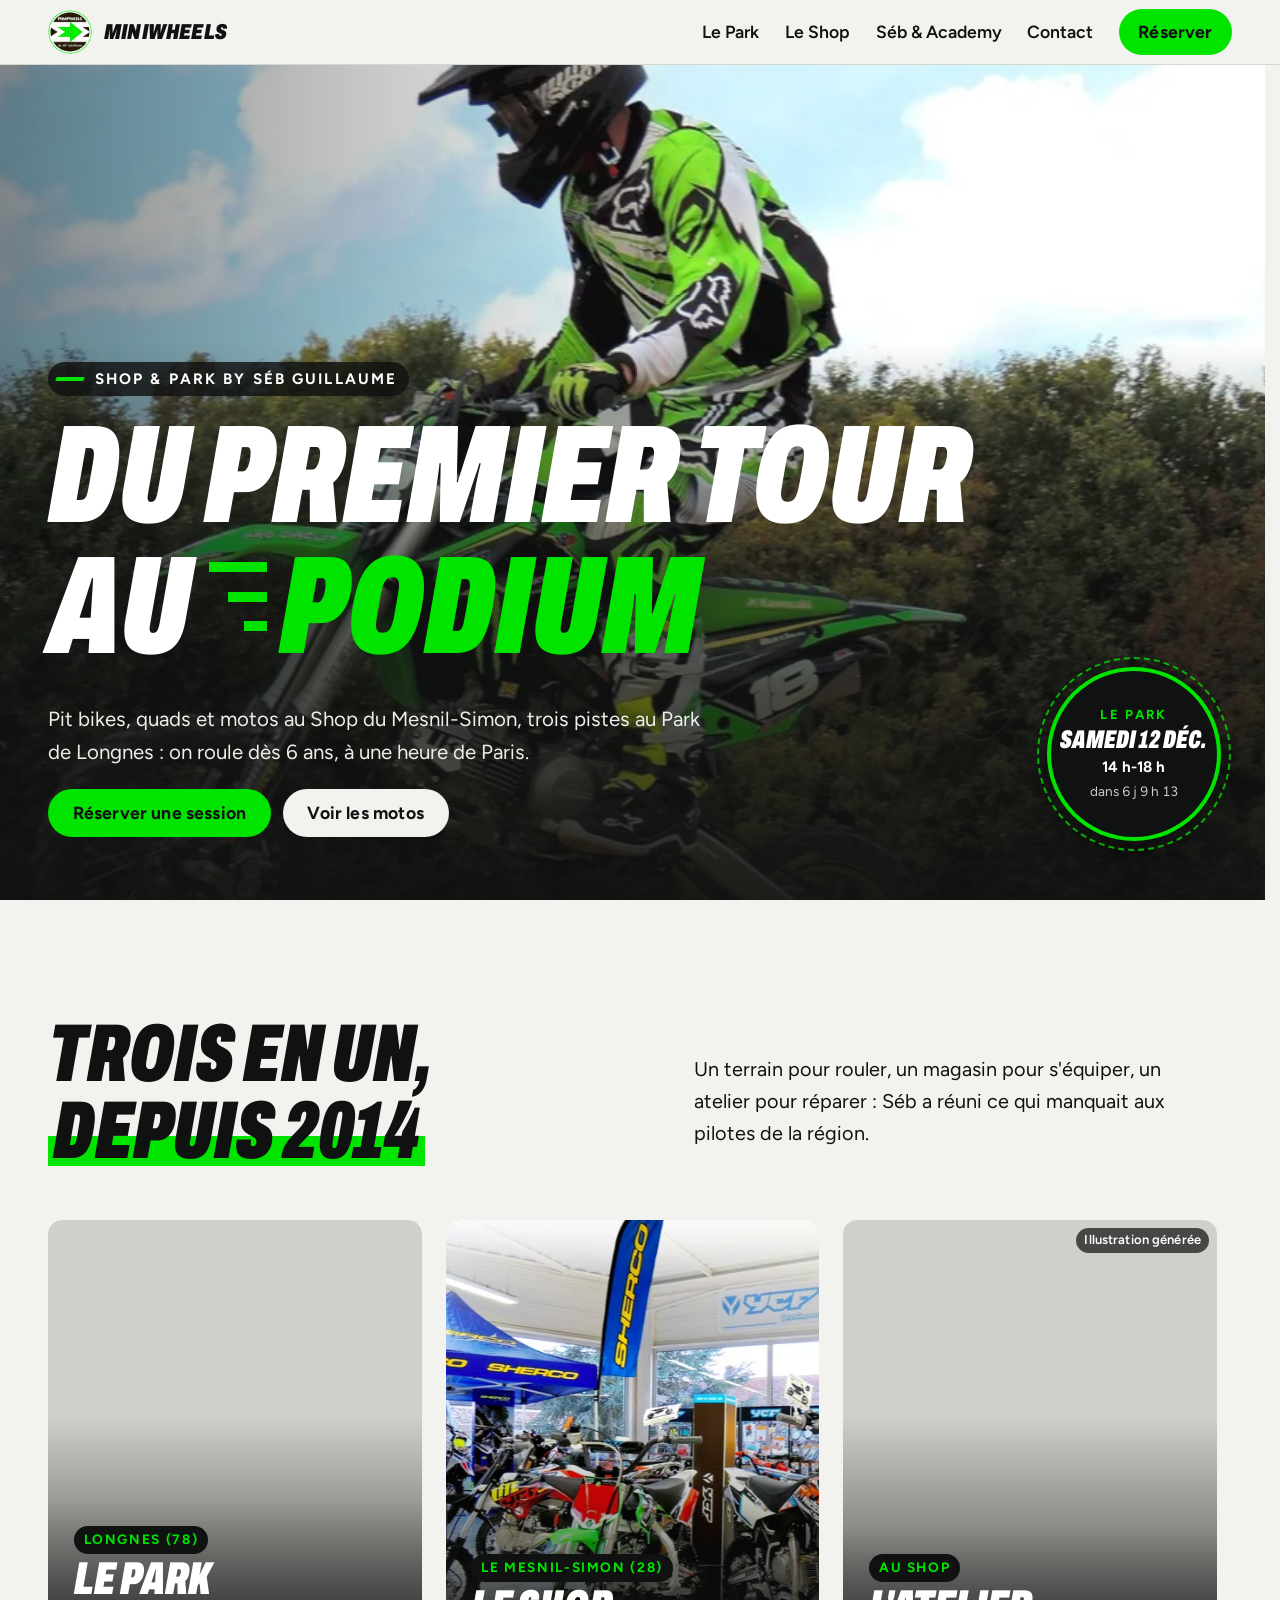
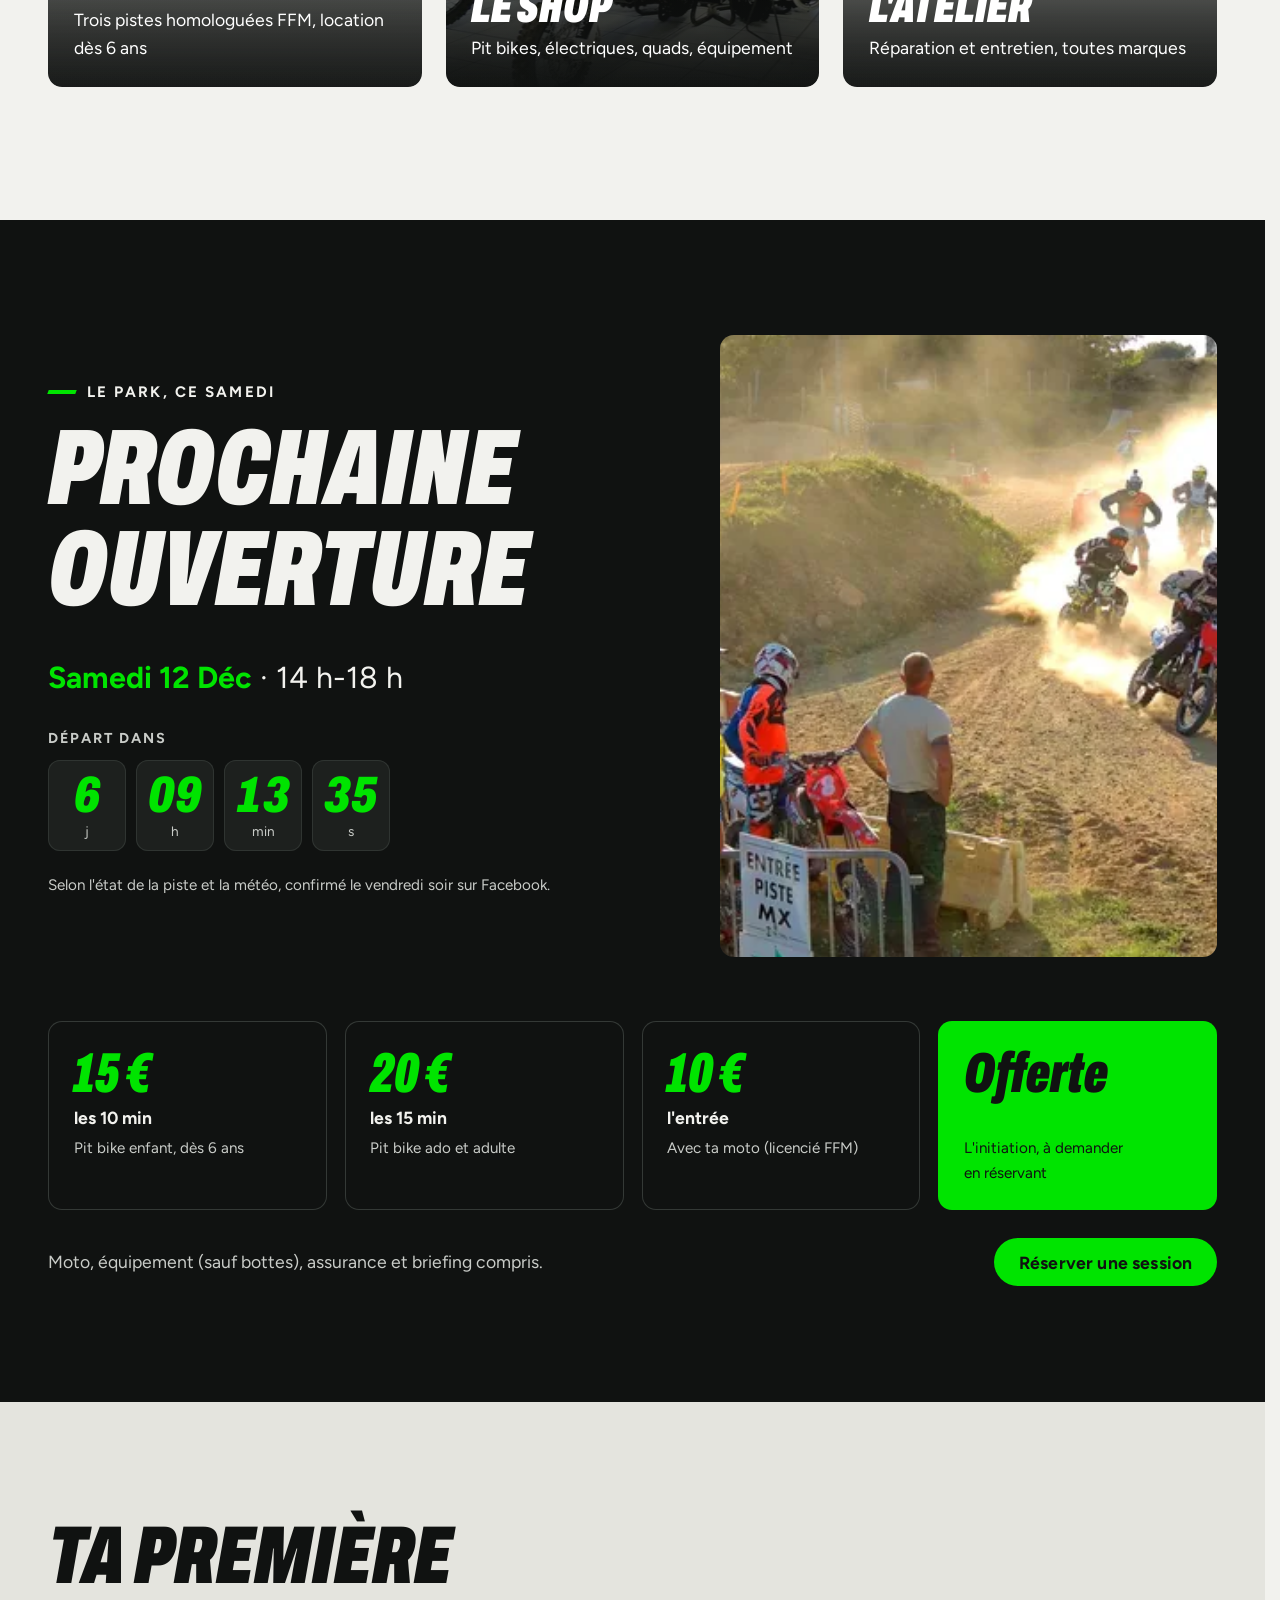
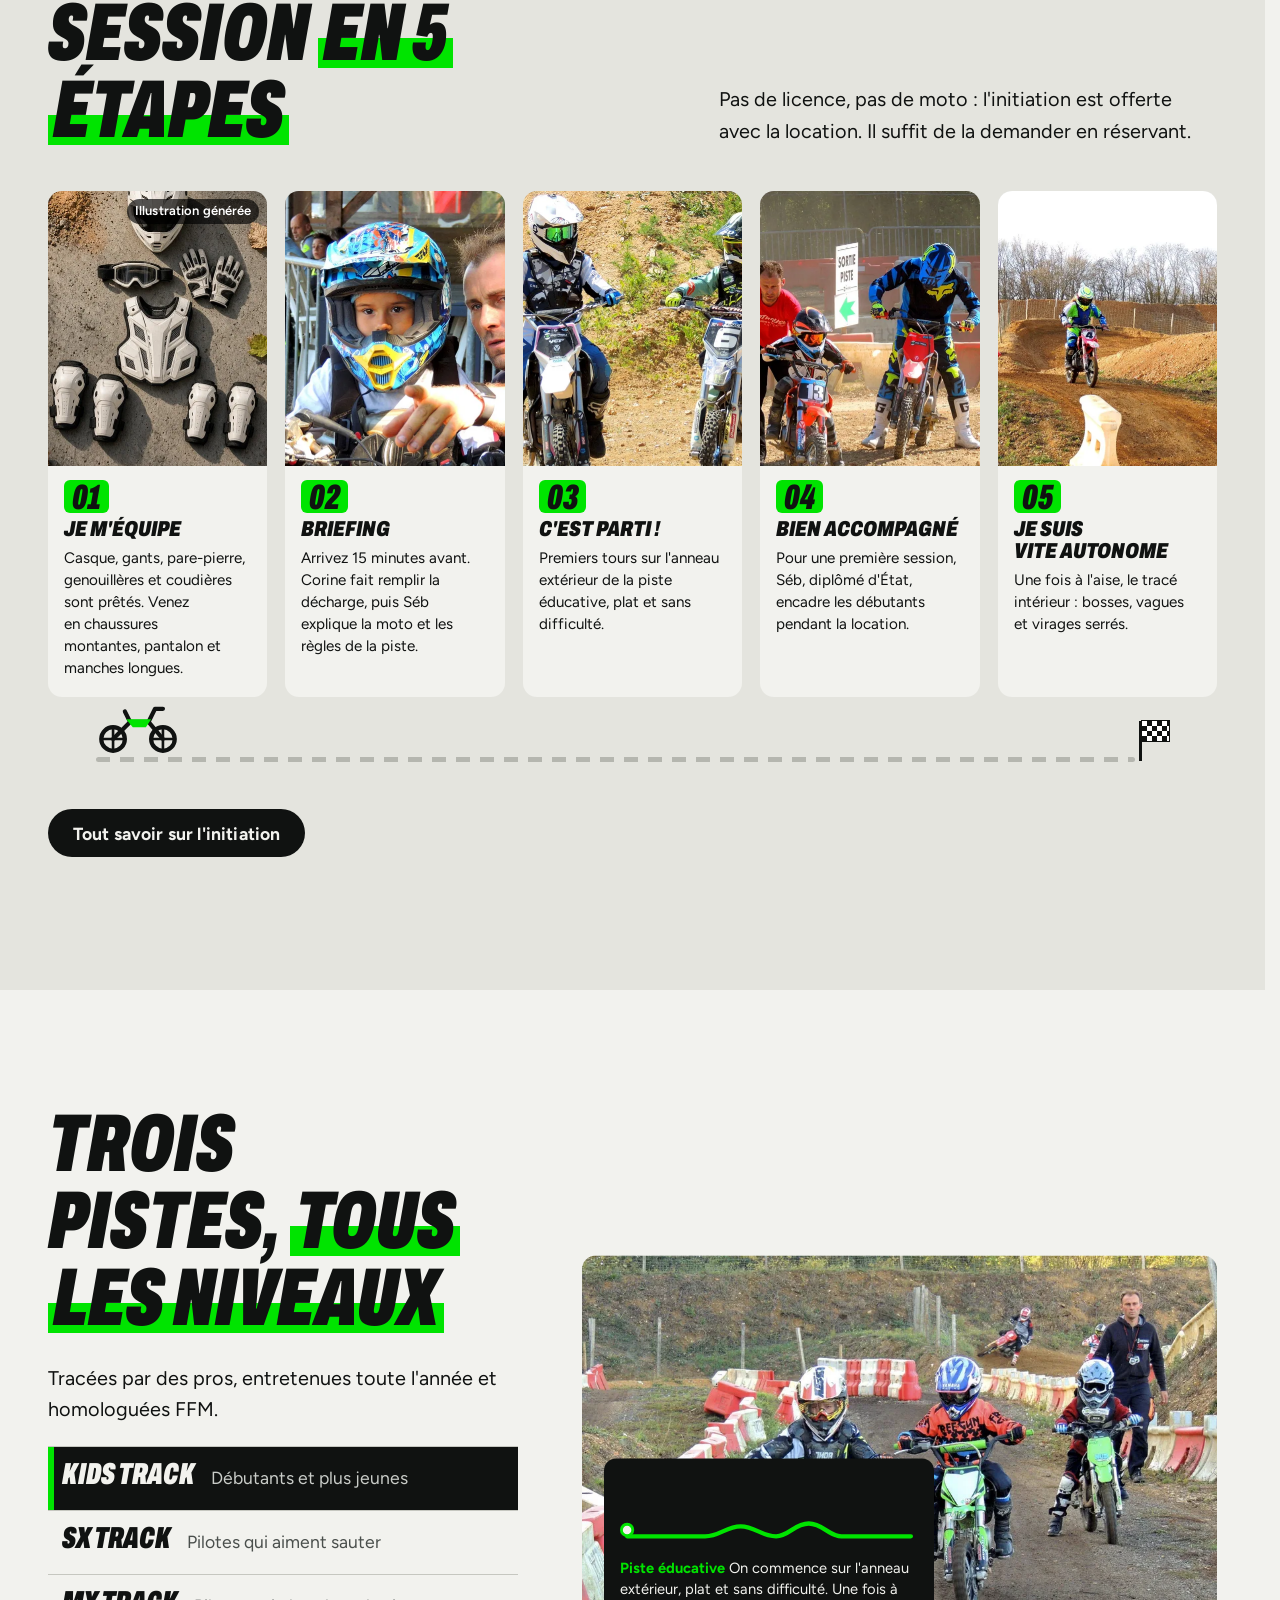
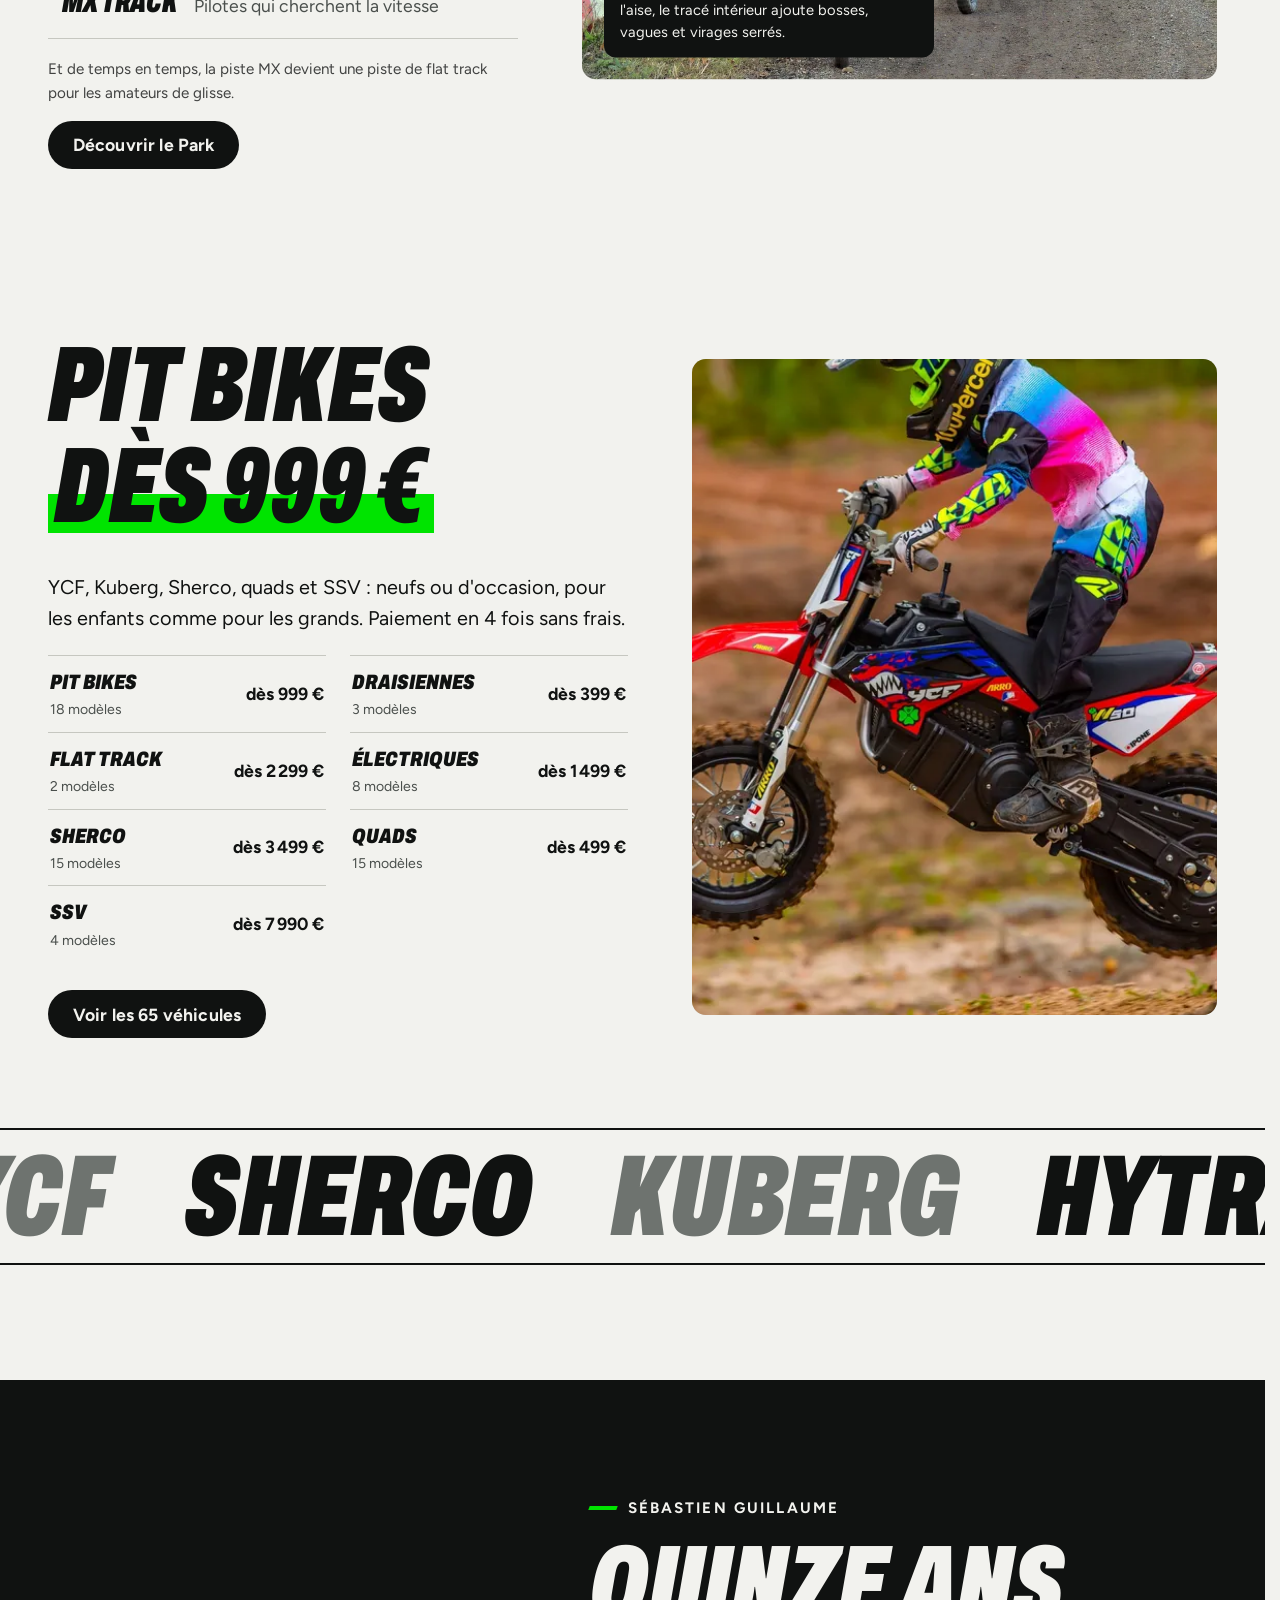
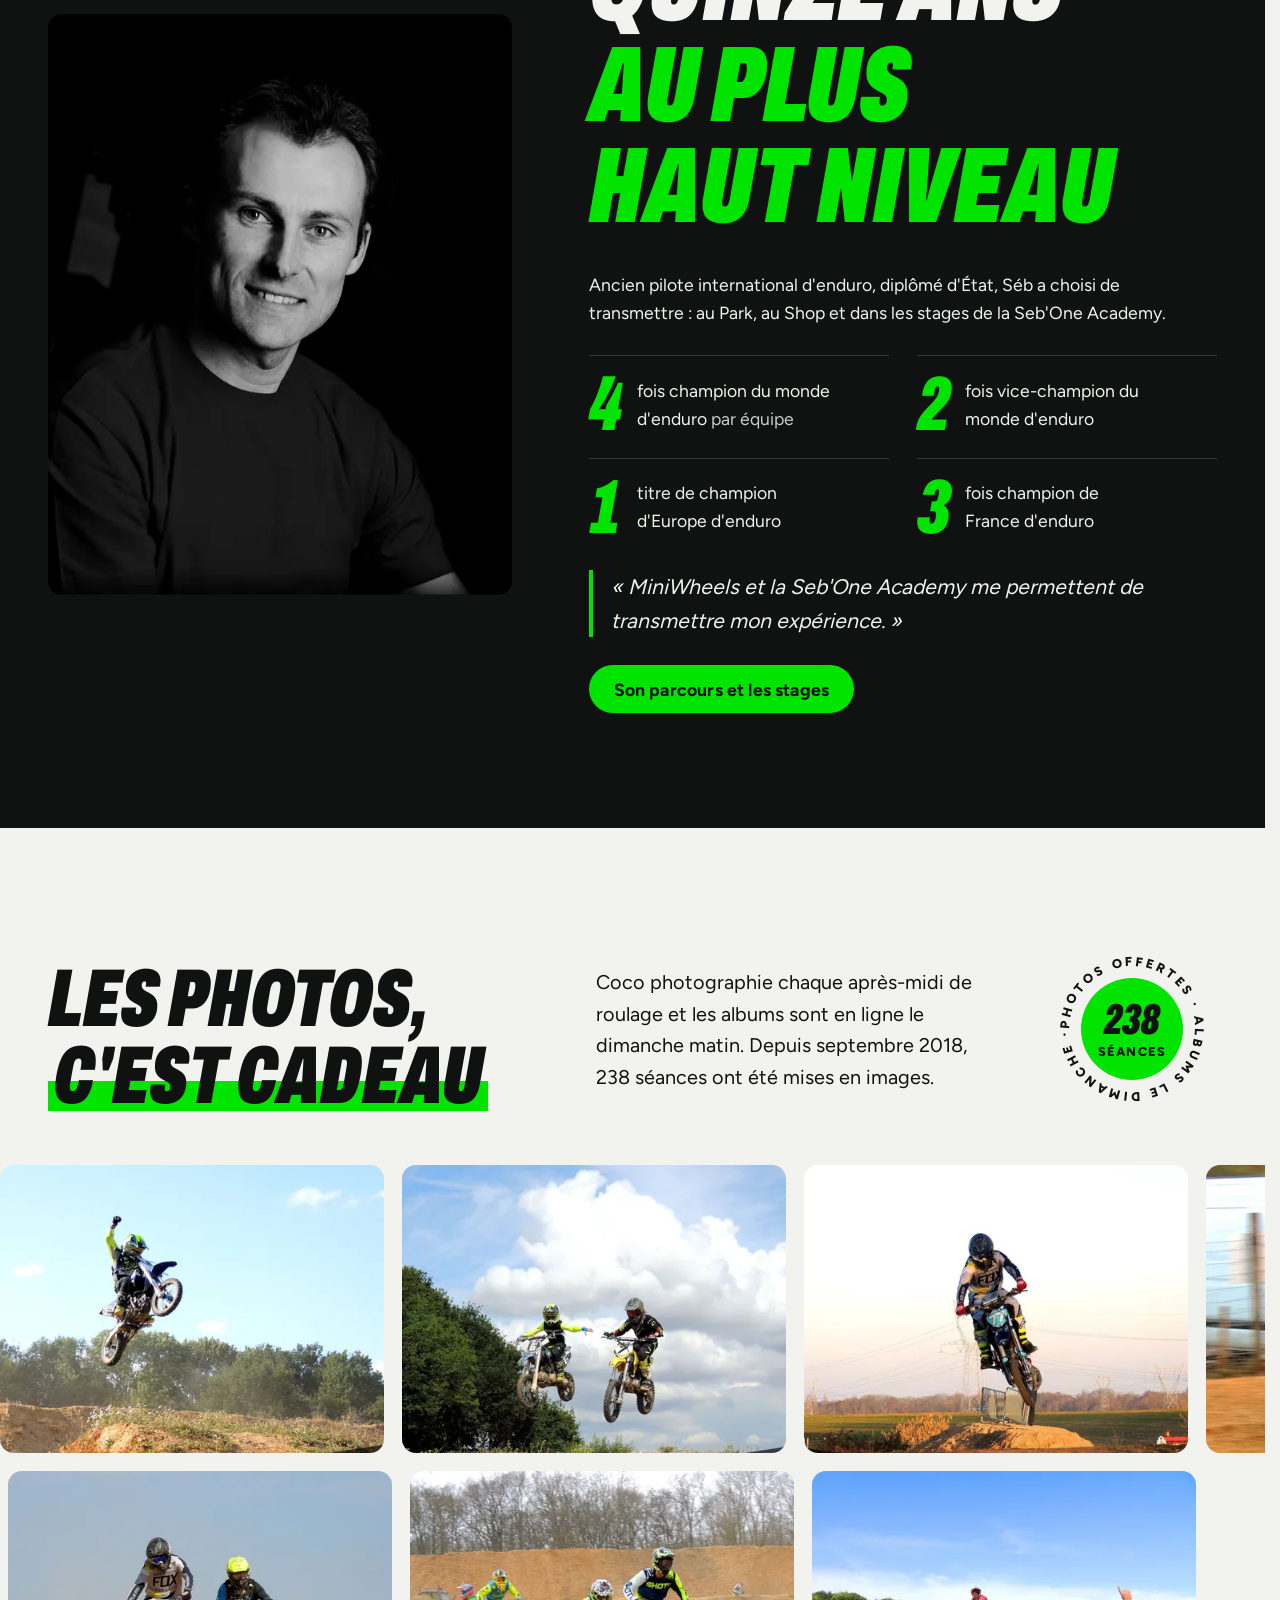
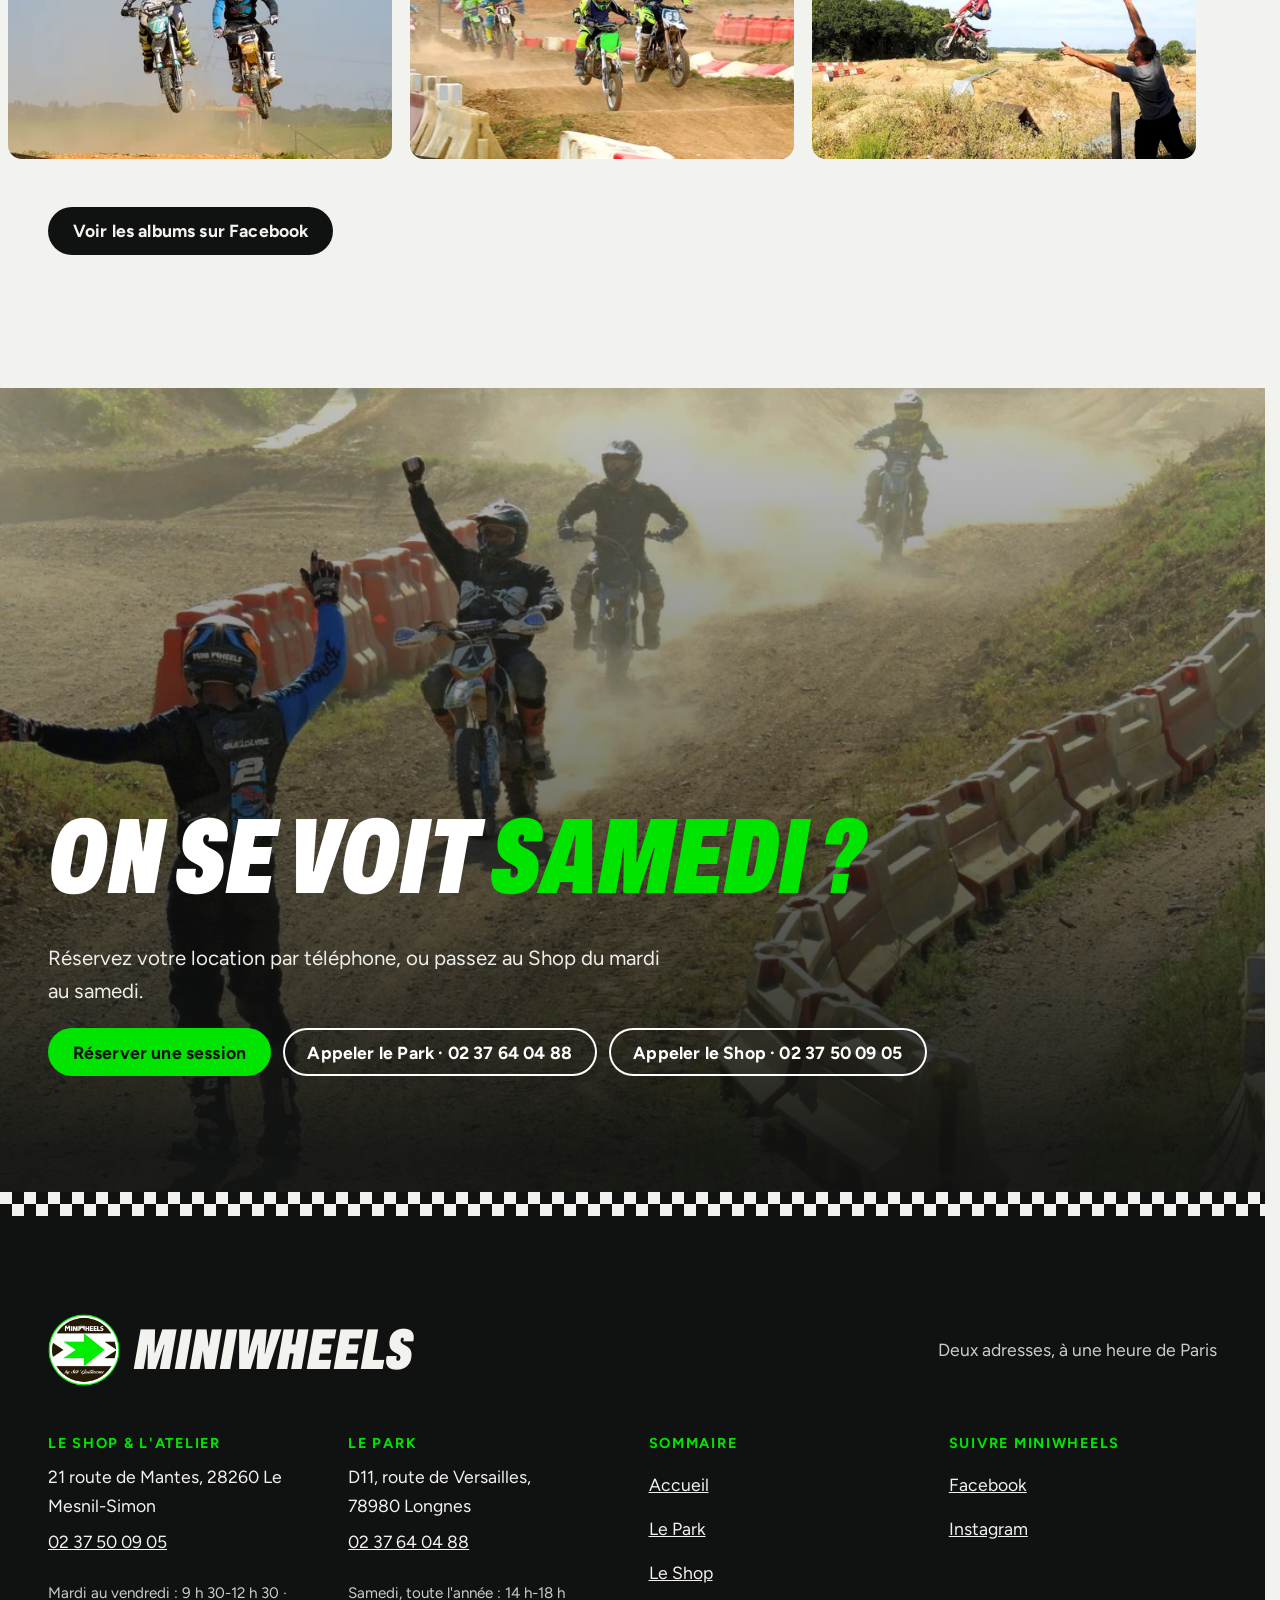
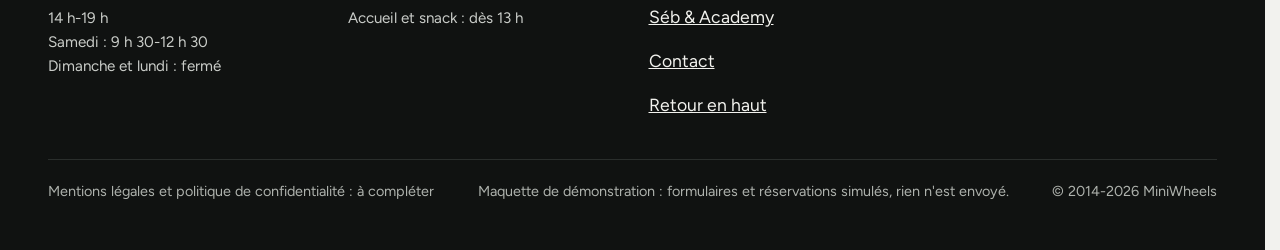
==== commit 3e867a1c: "Maquette MiniWheels v2" ====
--- a/index.html
+++ b/index.html
@@ -1,5 +1,5 @@
 <!doctype html>
-<html lang="fr" data-v="1">
+<html lang="fr" data-v="2" data-curseur>
 <head>
 <meta charset="utf-8">
 <meta name="viewport" content="width=device-width, initial-scale=1, viewport-fit=cover">
@@ -35,14 +35,14 @@
 })();</script>
 <link rel="preload" href="/assets/fonts/archivo-italique.woff2" as="font" type="font/woff2" crossorigin>
 <link rel="preload" href="/assets/fonts/figtree.woff2" as="font" type="font/woff2" crossorigin>
-<link rel="stylesheet" href="/assets/css/socle.css?v=1">
-<link rel="stylesheet" href="/assets/css/site.css?v=1">
-<link rel="modulepreload" href="/assets/js/site.js?v=1">
-<link rel="modulepreload" href="/assets/js/socle/index.js?v=1">
+<link rel="stylesheet" href="/assets/css/socle.css?v=2">
+<link rel="stylesheet" href="/assets/css/site.css?v=2">
+<link rel="modulepreload" href="/assets/js/site.js?v=2">
+<link rel="modulepreload" href="/assets/js/socle/index.js?v=2">
 <script src="/assets/vendor/gsap.min.js" defer></script>
 <script src="/assets/vendor/ScrollTrigger.min.js" defer></script>
 <script src="/assets/vendor/SplitText.min.js" defer></script>
-<script type="module" src="/assets/js/site.js?v=1"></script>
+<script type="module" src="/assets/js/site.js?v=2"></script>
 <meta name="theme-color" content="#101211">
 <link rel="icon" href="/assets/images/favicon.png" type="image/png">
 <link rel="apple-touch-icon" href="/assets/images/apple-touch-icon.png">
@@ -82,6 +82,7 @@
     </div>
   </div>
 </header>
+<span class="jauge-lecture" data-barre-lecture aria-hidden="true"></span>
 <script>/* Avant le premier affichage : rangées de la navigation (même règle que ajusterNav dans assets/js/socle/entete.js)
    et hauteur réelle de l'en-tête, pour que rien ne saute quand le JavaScript du site prend la main. */
 (function () {
@@ -103,7 +104,7 @@
   <ul><li style="--i:0"><a href="/" class="menu-lien" data-libelle="Accueil" aria-current="page">Accueil</a></li><li style="--i:1"><a href="/park" class="menu-lien" data-libelle="Le Park">Le Park</a></li><li style="--i:2"><a href="/shop" class="menu-lien" data-libelle="Le Shop">Le Shop</a></li><li style="--i:3"><a href="/sebastien" class="menu-lien" data-libelle="Séb &amp; Academy">Séb &amp; Academy</a></li><li style="--i:4"><a href="/contact" class="menu-lien" data-libelle="Contact">Contact</a></li></ul>
   <p class="menu-actions"><a href="/park#reserver" class="bouton" data-libelle="Le Park">Réserver une session</a><a class="bouton bouton--contour" href="tel:+33237640488">Appeler le Park</a><a class="bouton bouton--contour" href="tel:+33237500905">Appeler le Shop</a></p>
 </div>
-<script type="application/json" id="donnees-horaires">{"horaires":{"fuseau":"Europe/Paris","shop":{"nom":"Le Shop & l'atelier","plages":{"2":[["09:30","12:30"],["14:00","19:00"]],"3":[["09:30","12:30"],["14:00","19:00"]],"4":[["09:30","12:30"],["14:00","19:00"]],"5":[["09:30","12:30"],["14:00","19:00"]],"6":[["09:30","12:30"]]},"lignes":[["Mardi au vendredi","9 h 30-12 h 30 · 14 h-19 h"],["Samedi","9 h 30-12 h 30"],["Dimanche et lundi","fermé"]]},"park":{"nom":"Le Park","plages":{"6":[["14:00","18:00"]]},"lignes":[["Samedi, toute l'année","14 h-18 h"],["Accueil et snack","dès 13 h"],["Location","14 h 30-18 h, sur réservation"]],"reserve":"Selon l'état de la piste et la météo : l'ouverture est confirmée chaque vendredi soir sur la page Facebook MiniWheels."}},"textes":{"ouvert":"Ouvert jusqu'à {h}","ouvreAuj":"Ouvre aujourd'hui à {h}","ouvreDemain":"Ouvre demain à {h}","ouvreJour":"Ouvre {jour} à {h}","parkOuvert":"Le Park roule jusqu'à {h}"}}</script>
+<script type="application/json" id="donnees-horaires">{"horaires":{"fuseau":"Europe/Paris","shop":{"nom":"Le Shop & l'atelier","plages":{"2":[["09:30","12:30"],["14:00","19:00"]],"3":[["09:30","12:30"],["14:00","19:00"]],"4":[["09:30","12:30"],["14:00","19:00"]],"5":[["09:30","12:30"],["14:00","19:00"]],"6":[["09:30","12:30"]]},"lignes":[["Mardi au vendredi","9 h 30-12 h 30 · 14 h-19 h"],["Samedi","9 h 30-12 h 30"],["Dimanche et lundi","fermé"]]},"park":{"nom":"Le Park","plages":{"6":[["14:00","18:00"]]},"lignes":[["Samedi, toute l'année","14 h-18 h"],["Accueil et snack","dès 13 h"],["Location","14 h 30-18 h, sur réservation"]],"reserve":"Selon l'état de la piste et la météo : l'ouverture est confirmée chaque vendredi soir sur la page Facebook MiniWheels."},"semaine":[{"j":1,"court":"Lun","texte":"Repos"},{"j":2,"court":"Mar","texte":"Shop 9 h 30-19 h"},{"j":3,"court":"Mer","texte":"Shop · stages un mercredi sur deux","stage":true},{"j":4,"court":"Jeu","texte":"Shop 9 h 30-19 h"},{"j":5,"court":"Ven","texte":"Shop 9 h 30-19 h"},{"j":6,"court":"Sam","texte":"Park 14 h-18 h","park":true,"plus":"Shop le matin"},{"j":0,"court":"Dim","texte":"Repos"}]},"textes":{"ouvert":"Ouvert jusqu'à {h}","ouvreAuj":"Ouvre aujourd'hui à {h}","ouvreDemain":"Ouvre demain à {h}","ouvreJour":"Ouvre {jour} à {h}","parkOuvert":"Le Park roule jusqu'à {h}"}}</script>
 <main id="contenu" tabindex="-1" data-page="accueil">
 <section class="hero" id="debut" data-tete>
   <figure class="media hero-media" data-fx="parallaxe" data-fx-force="8" data-boucle-css style="--cadrage:50% 40%">
@@ -134,7 +135,7 @@
   </div>
   <ul class="conteneur trois-grille" data-anime="cascade">
     <li class="trois-carte">
-      <a href="/park" data-libelle="Le Park">
+      <a href="/park" data-libelle="Le Park" data-survol="incline">
         <figure class="media trois-media" data-fx="zoom" data-fx-force="12" style="--cadrage:50% 50%;aspect-ratio:4 / 5">
   <picture>
     <img src="/assets/images/accueil-park-784.webp" srcset="/assets/images/accueil-park-480.webp 480w, /assets/images/accueil-park-640.webp 640w, /assets/images/accueil-park-784.webp 784w" sizes="(max-width: 760px) 90vw, 33vw" alt="Deux jeunes pilotes casqués en pleine poussière sur la piste du Park" width="784" height="1176" loading="lazy" decoding="async">
@@ -143,7 +144,7 @@
         <span class="trois-texte"><span class="trois-lieu">Longnes (78)</span><strong>Le Park</strong><span>Trois pistes homologuées FFM, location dès 6 ans</span></span>
       </a>
     </li><li class="trois-carte">
-      <a href="/shop#catalogue" data-libelle="Le Shop">
+      <a href="/shop#catalogue" data-libelle="Le Shop" data-survol="incline">
         <figure class="media trois-media" data-fx="zoom" data-fx-force="12" style="--cadrage:50% 50%;aspect-ratio:4 / 5">
   <picture>
     <img src="/assets/images/accueil-shop-784.webp" srcset="/assets/images/accueil-shop-480.webp 480w, /assets/images/accueil-shop-640.webp 640w, /assets/images/accueil-shop-784.webp 784w" sizes="(max-width: 760px) 90vw, 33vw" alt="Rangées de pit bikes neuves dans le Shop" width="784" height="980" loading="lazy" decoding="async">
@@ -152,7 +153,7 @@
         <span class="trois-texte"><span class="trois-lieu">Le Mesnil-Simon (28)</span><strong>Le Shop</strong><span>Pit bikes, électriques, quads, équipement</span></span>
       </a>
     </li><li class="trois-carte">
-      <a href="/shop#atelier" data-libelle="Le Shop">
+      <a href="/shop#atelier" data-libelle="Le Shop" data-survol="incline">
         <figure class="media trois-media" data-grok data-fx="zoom" data-fx-force="12" style="--cadrage:50% 50%;aspect-ratio:4 / 5">
   <picture>
     <img src="/assets/images/grok/atelier-detail-784.webp" srcset="/assets/images/grok/atelier-detail-480.webp 480w, /assets/images/grok/atelier-detail-640.webp 640w, /assets/images/grok/atelier-detail-784.webp 784w" sizes="(max-width: 760px) 90vw, 33vw" alt="Gros plan sur la chaîne et le pignon d&#39;une pit bike en entretien" width="784" height="980" loading="lazy" decoding="async">
@@ -238,6 +239,16 @@
         <div class="etape-texte"><span class="etape-n">05</span><h3>Je suis vite autonome</h3><p>Une fois à l&#39;aise, le tracé intérieur : bosses, vagues et virages serrés.</p></div>
       </article>
     </div>
+    <div class="conteneur etapes-piste" aria-hidden="true">
+      <span class="etapes-trace"><span class="etapes-trace-pleine"></span></span>
+      <span class="etapes-moto" data-effet="moto-progres"><svg class="moto" viewBox="0 0 64 44" aria-hidden="true">
+  <g class="roue" style="transform-origin:13px 32px"><circle cx="13" cy="32" r="9"/><path d="M13 23v18M4 32h18"/></g>
+  <g class="roue" style="transform-origin:51px 32px"><circle cx="51" cy="32" r="9"/><path d="M51 23v18M42 32h18"/></g>
+  <path class="cadre" d="M13 32 L26 19 L40 19 L51 32 M26 19 L22 11 M40 19 L45 9 L51 9"/>
+  <path class="selle" d="M23 17 L42 17 L38 23 L28 23 Z"/>
+</svg></span>
+      <span class="etapes-drapeau"></span>
+    </div>
   </div>
   <p class="conteneur etapes-action" data-anime><a href="/park#initiation" class="bouton bouton--sombre" data-libelle="Le Park">Tout savoir sur l&#39;initiation</a></p>
 </section>
@@ -260,7 +271,7 @@
   </picture>
 </figure>
         <div class="piste-carte">
-          <svg class="piste-trace" viewBox="0 100 420 110" role="img" aria-label="Profil schématique de la piste, vue de côté : Kids Track"><path d="M10 190 L120 190 C140 190 150 176 170 176 S200 190 220 190 C238 190 246 172 266 172 S294 190 312 190 L410 190" pathLength="1"/></svg>
+          <svg class="piste-trace" viewBox="0 100 420 110" role="img" aria-label="Profil schématique de la piste, vue de côté : Kids Track"><path d="M10 190 L120 190 C140 190 150 176 170 176 S200 190 220 190 C238 190 246 172 266 172 S294 190 312 190 L410 190" pathLength="1"/><circle class="pilote" r="8" cx="0" cy="0" data-effet="pilote-profil"/></svg>
           <p><strong>Piste éducative</strong> On commence sur l&#39;anneau extérieur, plat et sans difficulté. Une fois à l&#39;aise, le tracé intérieur ajoute bosses, vagues et virages serrés.</p>
         </div>
       </div><div class="piste-panneau" role="tabpanel" id="panneau-sx" aria-labelledby="onglet-sx" hidden>
@@ -270,7 +281,7 @@
   </picture>
 </figure>
         <div class="piste-carte">
-          <svg class="piste-trace" viewBox="0 100 420 110" role="img" aria-label="Profil schématique de la piste, vue de côté : SX Track"><path d="M10 190 L40 190 L78 120 L96 190 L120 190 L158 120 L176 190 L200 190 L238 120 L256 190 L280 190 L318 120 L336 190 L410 190" pathLength="1"/></svg>
+          <svg class="piste-trace" viewBox="0 100 420 110" role="img" aria-label="Profil schématique de la piste, vue de côté : SX Track"><path d="M10 190 L40 190 L78 120 L96 190 L120 190 L158 120 L176 190 L200 190 L238 120 L256 190 L280 190 L318 120 L336 190 L410 190" pathLength="1"/><circle class="pilote" r="8" cx="0" cy="0" data-effet="pilote-profil"/></svg>
           <p><strong>Piste SX</strong> Lignes droites réduites, plus de virages et des sauts qui s&#39;enchaînent : la piste pour travailler le rythme.</p>
         </div>
       </div><div class="piste-panneau" role="tabpanel" id="panneau-mx" aria-labelledby="onglet-mx" hidden>
@@ -280,7 +291,7 @@
   </picture>
 </figure>
         <div class="piste-carte">
-          <svg class="piste-trace" viewBox="0 100 420 110" role="img" aria-label="Profil schématique de la piste, vue de côté : MX Track"><path d="M10 190 L170 190 C190 190 200 150 222 150 C244 150 246 190 268 190 L410 190" pathLength="1"/></svg>
+          <svg class="piste-trace" viewBox="0 100 420 110" role="img" aria-label="Profil schématique de la piste, vue de côté : MX Track"><path d="M10 190 L170 190 C190 190 200 150 222 150 C244 150 246 190 268 190 L410 190" pathLength="1"/><circle class="pilote" r="8" cx="0" cy="0" data-effet="pilote-profil"/></svg>
           <p><strong>Piste MX</strong> De longues lignes droites pour prendre de la vitesse. De temps en temps, elle devient une piste de flat track pour les amateurs de glisse.</p>
         </div>
       </div>
@@ -297,9 +308,9 @@
       </ul>
       <a href="/shop#catalogue" class="bouton bouton--sombre" data-libelle="Le Shop">Voir les 65 véhicules</a>
     </div>
-    <figure class="media shop-media" data-fx="parallaxe" data-fx-force="12" style="--cadrage:40% 50%;aspect-ratio:4 / 5">
-  <picture><source media="(max-width: 760px) and (orientation: portrait)" srcset="/assets/images/gamme-pilot-mobile-640.webp 640w, /assets/images/gamme-pilot-mobile-1080.webp 1080w" sizes="(max-width: 760px) 100vw, 46vw">
-    <img src="/assets/images/gamme-pilot-1280.webp" srcset="/assets/images/gamme-pilot-640.webp 640w, /assets/images/gamme-pilot-1280.webp 1280w, /assets/images/gamme-pilot-1920.webp 1920w" sizes="(max-width: 760px) 100vw, 46vw" alt="Deux pilotes YCF en plein saut dans un sous-bois" width="1280" height="853" loading="lazy" decoding="async">
+    <figure class="media shop-media" data-fx="parallaxe" data-fx-force="12" style="--cadrage:50% 50%;aspect-ratio:4 / 5">
+  <picture>
+    <img src="/assets/images/gamme-kids-960.webp" srcset="/assets/images/gamme-kids-480.webp 480w, /assets/images/gamme-kids-640.webp 640w, /assets/images/gamme-kids-960.webp 960w" sizes="(max-width: 760px) 100vw, 46vw" alt="Jeune pilote sur une YCF 50 cc rouge, casque et maillot colorés" width="960" height="1200" loading="lazy" decoding="async">
   </picture>
 </figure>
   </div>
@@ -330,42 +341,46 @@
   <div class="conteneur photos-tete">
     <h2 class="titre " data-anime="lignes">Les photos, <em>c&#39;est cadeau</em></h2>
     <p class="intro" data-anime>Coco photographie chaque après-midi de roulage et les albums sont en ligne le dimanche matin. Depuis septembre 2018, 238 séances ont été mises en images.</p>
+    <div class="tampon" role="img" aria-label="238 séances photographiées depuis 2018">
+      <svg viewBox="0 0 200 200" aria-hidden="true" class="tampon-tour" data-boucle-css><defs><path id="cercle-tampon" d="M100 100 m-74 0 a74 74 0 1 1 148 0 a74 74 0 1 1 -148 0"/></defs><text textLength="462" lengthAdjust="spacing"><textPath href="#cercle-tampon" textLength="462" lengthAdjust="spacing">PHOTOS OFFERTES · ALBUMS LE DIMANCHE · </textPath></text></svg>
+      <span class="tampon-coeur" aria-hidden="true"><strong>238</strong><span>séances</span></span>
+    </div>
   </div>
   <div class="pellicule">
-    <ul class="pellicule-rangee" data-sens="1" data-effet="pellicule"><li><figure class="media " style="--cadrage:50% 50%;aspect-ratio:4 / 3">
+    <ul class="pellicule-rangee" data-sens="1" data-effet="pellicule"><li data-survol="incline"><figure class="media " style="--cadrage:50% 50%;aspect-ratio:4 / 3">
   <picture>
     <img src="/assets/images/samedi-1-960.webp" srcset="/assets/images/samedi-1-480.webp 480w, /assets/images/samedi-1-640.webp 640w, /assets/images/samedi-1-960.webp 960w" sizes="(max-width: 760px) 70vw, 30vw" alt="Saut d&#39;un jeune pilote au-dessus de la bosse" width="960" height="720" loading="lazy" decoding="async">
   </picture>
-</figure></li><li><figure class="media " style="--cadrage:50% 50%;aspect-ratio:4 / 3">
+</figure></li><li data-survol="incline"><figure class="media " style="--cadrage:50% 50%;aspect-ratio:4 / 3">
   <picture>
     <img src="/assets/images/samedi-2-960.webp" srcset="/assets/images/samedi-2-480.webp 480w, /assets/images/samedi-2-640.webp 640w, /assets/images/samedi-2-960.webp 960w" sizes="(max-width: 760px) 70vw, 30vw" alt="Deux pilotes en l&#39;air côte à côte" width="960" height="720" loading="lazy" decoding="async">
   </picture>
-</figure></li><li><figure class="media " style="--cadrage:50% 50%;aspect-ratio:4 / 3">
+</figure></li><li data-survol="incline"><figure class="media " style="--cadrage:50% 50%;aspect-ratio:4 / 3">
   <picture>
     <img src="/assets/images/samedi-3-960.webp" srcset="/assets/images/samedi-3-480.webp 480w, /assets/images/samedi-3-640.webp 640w, /assets/images/samedi-3-960.webp 960w" sizes="(max-width: 760px) 70vw, 30vw" alt="Saut à contre-jour au coucher du soleil" width="960" height="720" loading="lazy" decoding="async">
   </picture>
-</figure></li><li><figure class="media " style="--cadrage:50% 50%;aspect-ratio:4 / 3">
+</figure></li><li data-survol="incline"><figure class="media " style="--cadrage:50% 50%;aspect-ratio:4 / 3">
   <picture>
     <img src="/assets/images/samedi-4-960.webp" srcset="/assets/images/samedi-4-480.webp 480w, /assets/images/samedi-4-640.webp 640w, /assets/images/samedi-4-960.webp 960w" sizes="(max-width: 760px) 70vw, 30vw" alt="Virage serré dans la terre ocre" width="960" height="720" loading="lazy" decoding="async">
   </picture>
-</figure></li><li><figure class="media " style="--cadrage:50% 50%;aspect-ratio:4 / 3">
+</figure></li><li data-survol="incline"><figure class="media " style="--cadrage:50% 50%;aspect-ratio:4 / 3">
   <picture>
     <img src="/assets/images/samedi-5-960.webp" srcset="/assets/images/samedi-5-480.webp 480w, /assets/images/samedi-5-640.webp 640w, /assets/images/samedi-5-960.webp 960w" sizes="(max-width: 760px) 70vw, 30vw" alt="Pilote qui arrive face à l&#39;objectif dans la poussière" width="960" height="720" loading="lazy" decoding="async">
   </picture>
 </figure></li></ul>
-    <ul class="pellicule-rangee" data-sens="-1" data-effet="pellicule"><li><figure class="media " style="--cadrage:50% 50%;aspect-ratio:4 / 3">
+    <ul class="pellicule-rangee" data-sens="-1" data-effet="pellicule"><li data-survol="incline"><figure class="media " style="--cadrage:50% 50%;aspect-ratio:4 / 3">
   <picture>
     <img src="/assets/images/samedi-6-960.webp" srcset="/assets/images/samedi-6-480.webp 480w, /assets/images/samedi-6-640.webp 640w, /assets/images/samedi-6-960.webp 960w" sizes="(max-width: 760px) 70vw, 30vw" alt="Pilote casqué sur sa pit bike sous un ciel bleu" width="960" height="720" loading="lazy" decoding="async">
   </picture>
-</figure></li><li><figure class="media " style="--cadrage:50% 50%;aspect-ratio:4 / 3">
+</figure></li><li data-survol="incline"><figure class="media " style="--cadrage:50% 50%;aspect-ratio:4 / 3">
   <picture>
     <img src="/assets/images/samedi-8-960.webp" srcset="/assets/images/samedi-8-480.webp 480w, /assets/images/samedi-8-640.webp 640w, /assets/images/samedi-8-960.webp 960w" sizes="(max-width: 760px) 70vw, 30vw" alt="Deux pilotes en vol dans la lumière d&#39;automne" width="960" height="720" loading="lazy" decoding="async">
   </picture>
-</figure></li><li><figure class="media " style="--cadrage:50% 50%;aspect-ratio:4 / 3">
+</figure></li><li data-survol="incline"><figure class="media " style="--cadrage:50% 50%;aspect-ratio:4 / 3">
   <picture>
     <img src="/assets/images/samedi-9-960.webp" srcset="/assets/images/samedi-9-480.webp 480w, /assets/images/samedi-9-640.webp 640w, /assets/images/samedi-9-960.webp 960w" sizes="(max-width: 760px) 70vw, 30vw" alt="Le peloton du samedi dans les virages de la piste SX" width="960" height="720" loading="lazy" decoding="async">
   </picture>
-</figure></li><li><figure class="media " style="--cadrage:50% 50%;aspect-ratio:4 / 3">
+</figure></li><li data-survol="incline"><figure class="media " style="--cadrage:50% 50%;aspect-ratio:4 / 3">
   <picture>
     <img src="/assets/images/samedi-10-960.webp" srcset="/assets/images/samedi-10-480.webp 480w, /assets/images/samedi-10-640.webp 640w, /assets/images/samedi-10-960.webp 960w" sizes="(max-width: 760px) 70vw, 30vw" alt="Un parent encourage le saut de son enfant" width="960" height="720" loading="lazy" decoding="async">
   </picture>
--- a/assets/css/site.css
+++ b/assets/css/site.css
@@ -532,3 +532,129 @@
   .vehicule-badge { position: static; justify-self: start; margin: 8px 10px 0; }
 }
 @media (max-width: 760px) and (max-height: 640px) { .page-contact-tete .intro, .shop-tete-bas > p:first-child { display: none; } }
+
+/* ===== v2 : vie et jeu ===== */
+/* Jauge de lecture et curseur. */
+.jauge-lecture { height: 4px; background: var(--vert); }
+.curseur { width: 18px; height: 18px; left: -9px; top: -9px; border-color: var(--vert); }
+.curseur.curseur-lien { background: rgba(0, 228, 0, .16); }
+
+/* Hero : traits de vitesse devant le mot vert, posés à la fin de l'intro. */
+.hero-titre em { position: relative; padding-left: .52em; }
+.hero-titre em::before {
+  content: ''; position: absolute; left: .02em; top: .22em; width: .42em; height: .5em; transform-origin: 100% 50%;
+  background: linear-gradient(var(--vert), var(--vert)) 100% 0 / 100% .075em no-repeat,
+              linear-gradient(var(--vert), var(--vert)) 100% 50% / 68% .075em no-repeat,
+              linear-gradient(var(--vert), var(--vert)) 100% 100% / 40% .075em no-repeat;
+  transition: transform .55s cubic-bezier(.2, .8, .2, 1);
+}
+html.js:not(.secours):not([data-arrivee="retour"]):not(.traits-partis) .hero-titre em::before { transform: scaleX(0); }
+html.js:not(.secours):not([data-arrivee="retour"]) [data-tete] .h-ligne { transform: translate3d(-110%, 0, 0); }
+
+/* Pit bike dessinée (étapes, jauge, pictogrammes). */
+.moto, .picto { display: block; width: 100%; height: auto; overflow: visible; }
+:is(.moto, .picto) :is(circle, .cadre, .roue path) { fill: none; stroke: var(--noir); stroke-width: 3.2; stroke-linecap: round; stroke-linejoin: round; }
+:is(.moto, .picto) .roue path { stroke-width: 2; }
+:is(.moto, .picto) .selle { fill: var(--vert); stroke: none; }
+
+/* Étapes : la piste en pointillés et la moto qui la parcourt. */
+.etapes-piste { position: relative; height: 60px; margin-top: 14px; }
+.etapes-trace { position: absolute; left: var(--gouttiere); right: calc(var(--gouttiere) + 34px); top: 46px; height: 5px; border-radius: 3px; overflow: hidden;
+  background: repeating-linear-gradient(90deg, #b5b6af 0 14px, transparent 14px 24px); }
+.etapes-trace-pleine { position: absolute; inset: 0; background: var(--noir); transform-origin: 0 50%; }
+.etapes-moto { position: absolute; left: var(--gouttiere); top: -14px; width: 84px; }
+.etapes-drapeau { position: absolute; right: var(--gouttiere); top: 10px; width: 30px; height: 40px; border-left: 3px solid var(--noir); }
+.etapes-drapeau::after { content: ''; position: absolute; left: 0; top: 0; width: 27px; height: 20px; background: repeating-conic-gradient(var(--noir) 0 25%, #fff 0 50%) 0 0 / 10px 10px; box-shadow: 0 0 0 1px var(--noir); }
+
+/* Compte à rebours façon tableau d'affichage. */
+.compte-case { perspective: 400px; }
+.compte-case b { display: block; transform-origin: 50% 60%; backface-visibility: hidden; }
+
+/* Pistes : le pilote qui parcourt le profil. */
+.piste-trace .pilote { fill: var(--blanc); stroke: var(--vert); stroke-width: 4; }
+
+/* Les photos : tampon « 238 séances ». */
+.photos-tete { grid-template-columns: minmax(0, 1fr) minmax(0, .8fr) auto; }
+.tampon { position: relative; width: 170px; aspect-ratio: 1; display: grid; place-items: center; align-self: center; border-radius: 50%; overflow: clip; }
+.tampon::before { content: ''; position: absolute; inset: 20%; border-radius: 50%; background: var(--vert); }
+.tampon-tour { position: absolute; inset: 0; width: 100%; height: 100%; animation: tourne 24s linear infinite; }
+.tampon-tour text { font-family: var(--police-texte); font-weight: 800; font-size: 15px; letter-spacing: .16em; fill: var(--noir); }
+.tampon-coeur { position: relative; display: grid; justify-items: center; gap: .3rem; line-height: 1; color: var(--noir); }
+.tampon-coeur strong { font-family: var(--police-titres); font-style: italic; font-weight: 900; font-stretch: 62%; font-size: 2.7rem; }
+.tampon-coeur span { font-size: .8rem; font-weight: 800; letter-spacing: .08em; text-transform: uppercase; }
+.palmares-n { font-size: clamp(4rem, 6vw, 6rem); }
+
+/* Park : la semaine MiniWheels. */
+.semaine { list-style: none; padding: 0; margin: 30px 0 16px; display: grid; grid-template-columns: repeat(7, minmax(0, 1fr)); gap: 8px; }
+.jour { position: relative; display: grid; align-content: start; gap: 6px; min-height: 136px; padding: 16px 12px; border-radius: 12px; background: #1d201e; box-shadow: inset 0 0 0 1px #2f3431; }
+.jour b { font-family: var(--police-titres); font-style: italic; font-weight: 900; font-stretch: 62%; text-transform: uppercase; font-size: 1.9rem; line-height: 1; color: #e9e9e4; }
+.jour span { font-size: .92rem; color: #c9ccc8; }
+.jour em { font-style: normal; font-size: .88rem; font-weight: 600; }
+.jour--stage { box-shadow: inset 0 0 0 2px var(--vert); }
+.jour--park { background: var(--vert); box-shadow: none; }
+.jour--park :is(b, span, em) { color: var(--noir); }
+.jour--park span { font-weight: 800; font-size: 1.02rem; }
+.jour--park::after { content: ''; position: absolute; inset: -6px; border-radius: 16px; border: 2px solid var(--vert); animation: halo 2.4s ease-out infinite; pointer-events: none; }
+@keyframes halo { from { transform: scale(.96); opacity: .9; } to { transform: scale(1.08); opacity: 0; } }
+@keyframes halo-tel { from { transform: scale(.99, .92); opacity: .9; } to { transform: scale(1.02, 1.3); opacity: 0; } }
+.jour-auj { display: none; position: absolute; top: -11px; left: 10px; font-style: normal; font-size: .78rem; font-weight: 800; padding: 2px 9px; border-radius: 999px; background: #fff; color: var(--noir); }
+.jour.est-aujourdhui .jour-auj { display: block; }
+.jour.est-aujourdhui { outline: 2px solid #fff; outline-offset: 3px; }
+.semaine-detail { display: flex; flex-wrap: wrap; gap: 6px 28px; margin: 0 0 10px; color: #c9ccc8; }
+.semaine-detail b { color: var(--blanc); }
+
+/* Park : jauge de roulage du calculateur. */
+.jauge { display: grid; gap: 6px; }
+.jauge-libelle { font-weight: 700; font-size: .92rem; }
+.jauge-piste { position: relative; height: 44px; border-radius: 10px; overflow: hidden; background: repeating-linear-gradient(90deg, #e4e4de 0 12px, #f2f2ee 12px 24px); }
+.jauge-pleine { position: absolute; inset: 0; background: var(--vert); transform-origin: 0 50%; transform: scaleX(var(--k)); }
+.jauge-moto { position: absolute; left: 0; top: 6px; width: 48px; transform: translateX(calc(var(--k) * 300px)); }
+.jauge-bornes { display: flex; justify-content: space-between; font-size: .8rem; color: var(--gris); }
+
+/* Shop : pictogrammes, survol, « voir plus ». */
+.plaque-picto { display: block; width: 56%; }
+.vehicule-plaque :is(.moto, .picto) :is(circle, .cadre, .roue path) { stroke: var(--vert); }
+.vehicule-plaque :is(.moto, .picto) .selle { fill: #fff; }
+.vehicule .media img { transition: transform .4s var(--courbe); }
+.vehicule:hover .media img { transform: scale(1.06); }
+.vehicule:hover .roue { animation: tourne .7s linear infinite; }
+.vehicule-plaque small { color: var(--vert); }
+.voir-plus { margin: 24px 0 0; text-align: center; }
+#marques .marques { margin-top: 0; }
+
+/* Séb : « SÉB » entier derrière le texte, polaroïds, tampon de l'Academy. */
+.seb-geant { justify-content: flex-end; padding-right: var(--gouttiere); font-size: clamp(11rem, 26vw, 25rem); }
+.archives { padding-block: 22px 28px; }
+.archive { rotate: var(--r, 0deg); transition: rotate .35s var(--courbe), scale .35s var(--courbe); }
+.archive .media { border-radius: 4px; border: 10px solid #fff; border-bottom-width: 34px; background: #fff; box-shadow: 0 10px 26px rgba(16, 18, 17, .18); }
+.archive:hover { rotate: 0deg; scale: 1.04; }
+.academy-visuel { position: relative; }
+.academy-tampon { position: absolute; left: -26px; bottom: -26px; z-index: 2; width: clamp(110px, 11vw, 150px); border-radius: 50%; box-shadow: 0 0 0 6px var(--clair2); animation: tourne 26s linear infinite; }
+.academy-tampon .media { border-radius: 50%; }
+
+/* Contact : Corine pour le Park, damier de fin. */
+.corine { display: grid; grid-template-columns: 96px minmax(0, 1fr); gap: 16px; align-items: center; margin-top: 26px; padding: 16px; border-radius: var(--rayon); background: #fff; }
+.corine .media { border-radius: 50%; }
+.corine p { margin: 0; }
+#ecrire { padding-bottom: calc(clamp(60px, 9vw, 124px) + 24px); }
+
+@media (max-width: 1000px) {
+  .semaine { grid-template-columns: repeat(4, minmax(0, 1fr)); }
+  .photos-tete { grid-template-columns: minmax(0, 1fr) auto; }
+  .photos-tete .intro { grid-column: 1; }
+  .photos-tete .tampon { grid-column: 2; grid-row: 1 / span 2; }
+}
+@media (max-width: 760px) {
+  .etapes-piste { position: sticky; left: 0; width: 100vw; }
+  .semaine { grid-template-columns: minmax(0, 1fr); gap: 6px; }
+  .jour { grid-template-columns: 64px minmax(0, 1fr); min-height: 0; align-items: center; padding: 12px 14px; }
+  .jour em { grid-column: 2; }
+  .jour b { font-size: 1.6rem; }
+  .jour-auj { top: 50%; left: auto; right: 12px; transform: translateY(-50%); }
+  .jour--park::after { inset: -4px; animation-name: halo-tel; }
+  .photos-tete { grid-template-columns: minmax(0, 1fr); }
+  .photos-tete .tampon { grid-column: 1; grid-row: auto; justify-self: end; width: 150px; margin-top: -10px; }
+  .tampon-tour text { font-size: 16px; }
+  .seb-geant { justify-content: center; padding-right: 0; font-size: 46vw; }
+  .academy-tampon { left: 10px; bottom: -22px; width: 100px; }
+}
